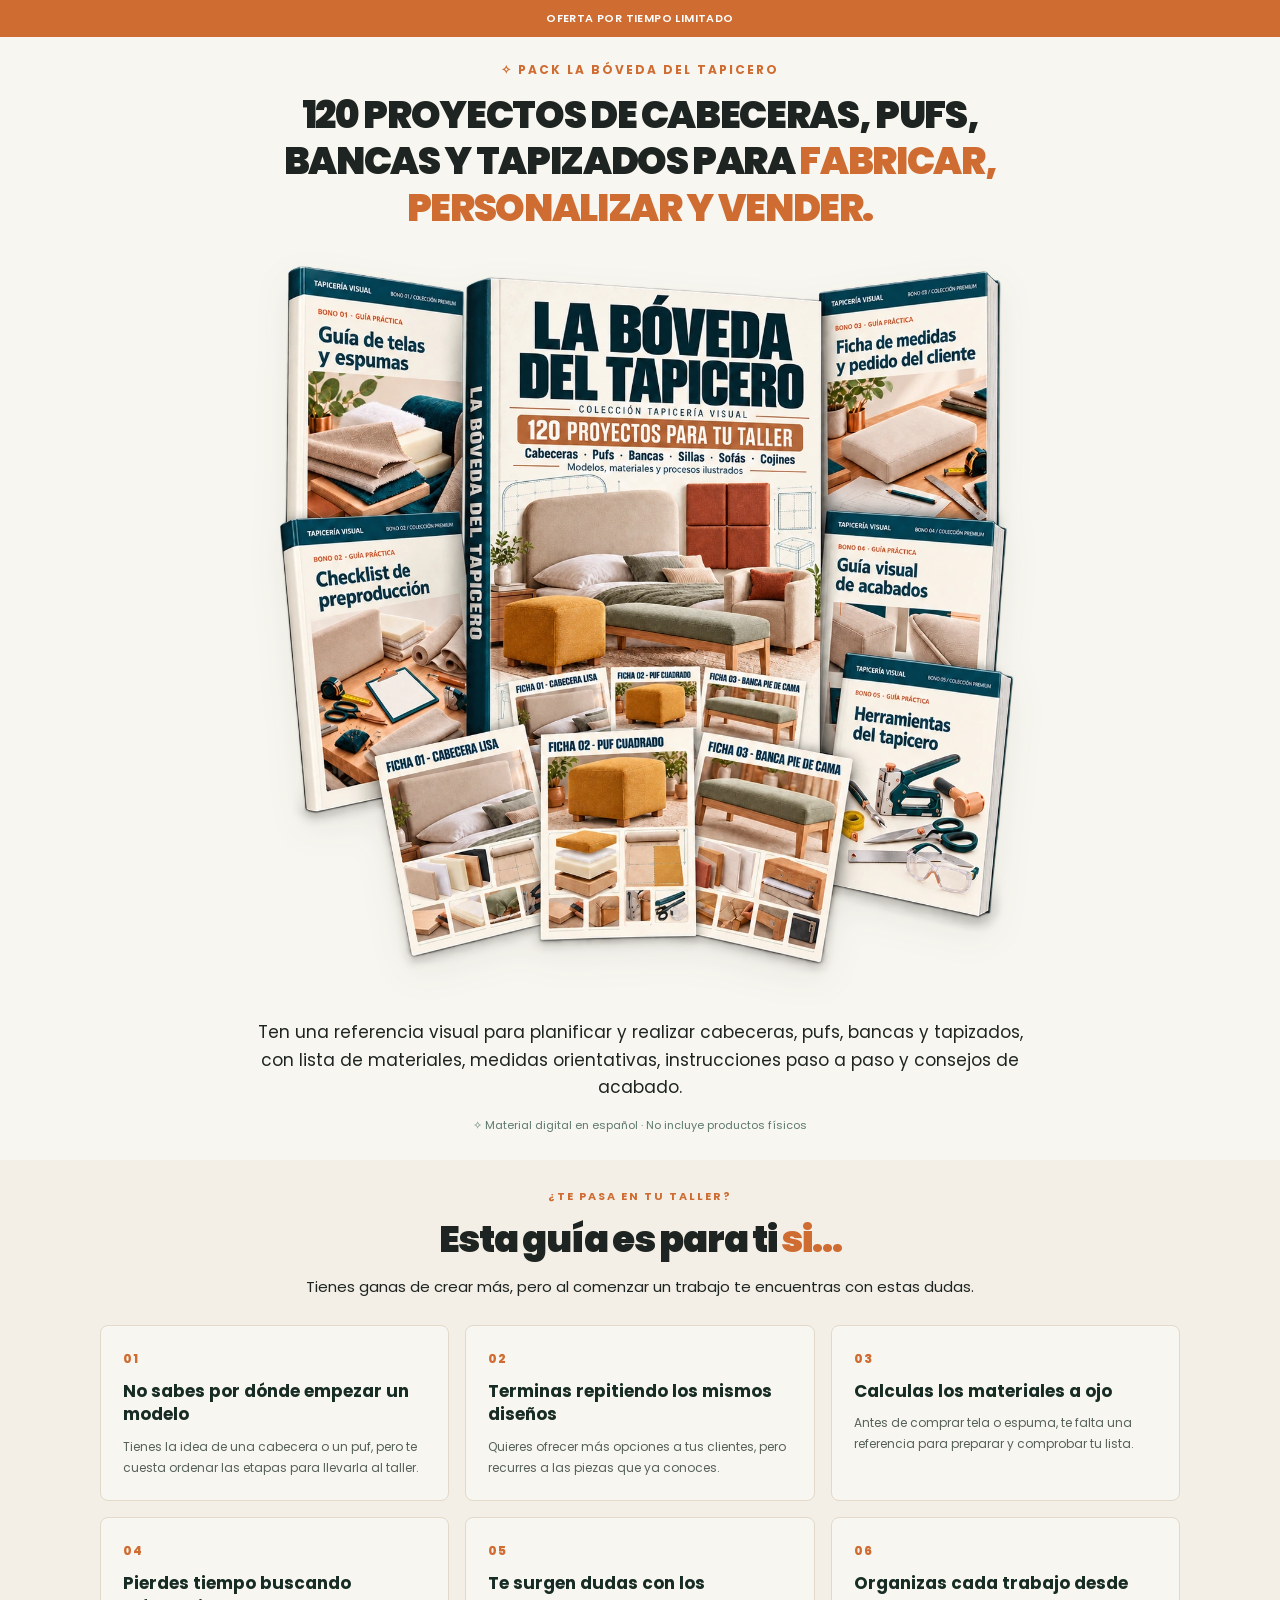
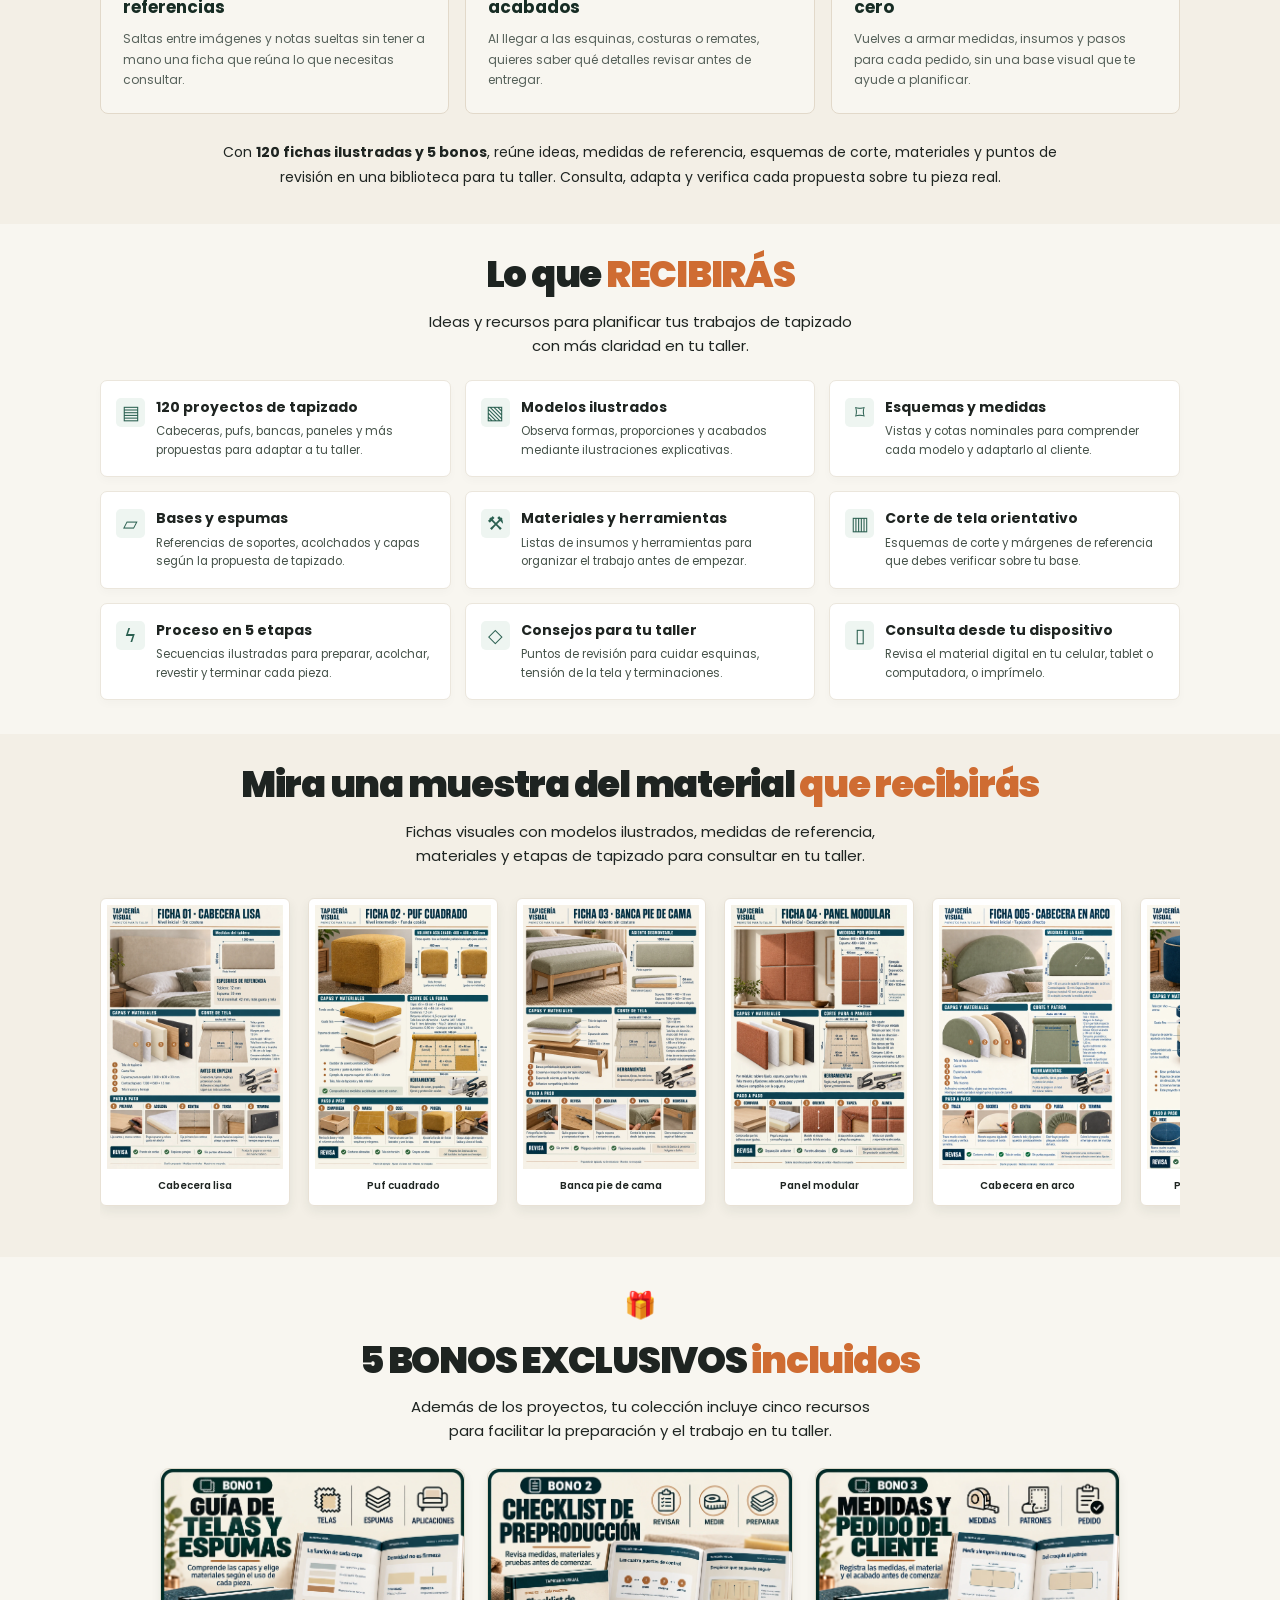
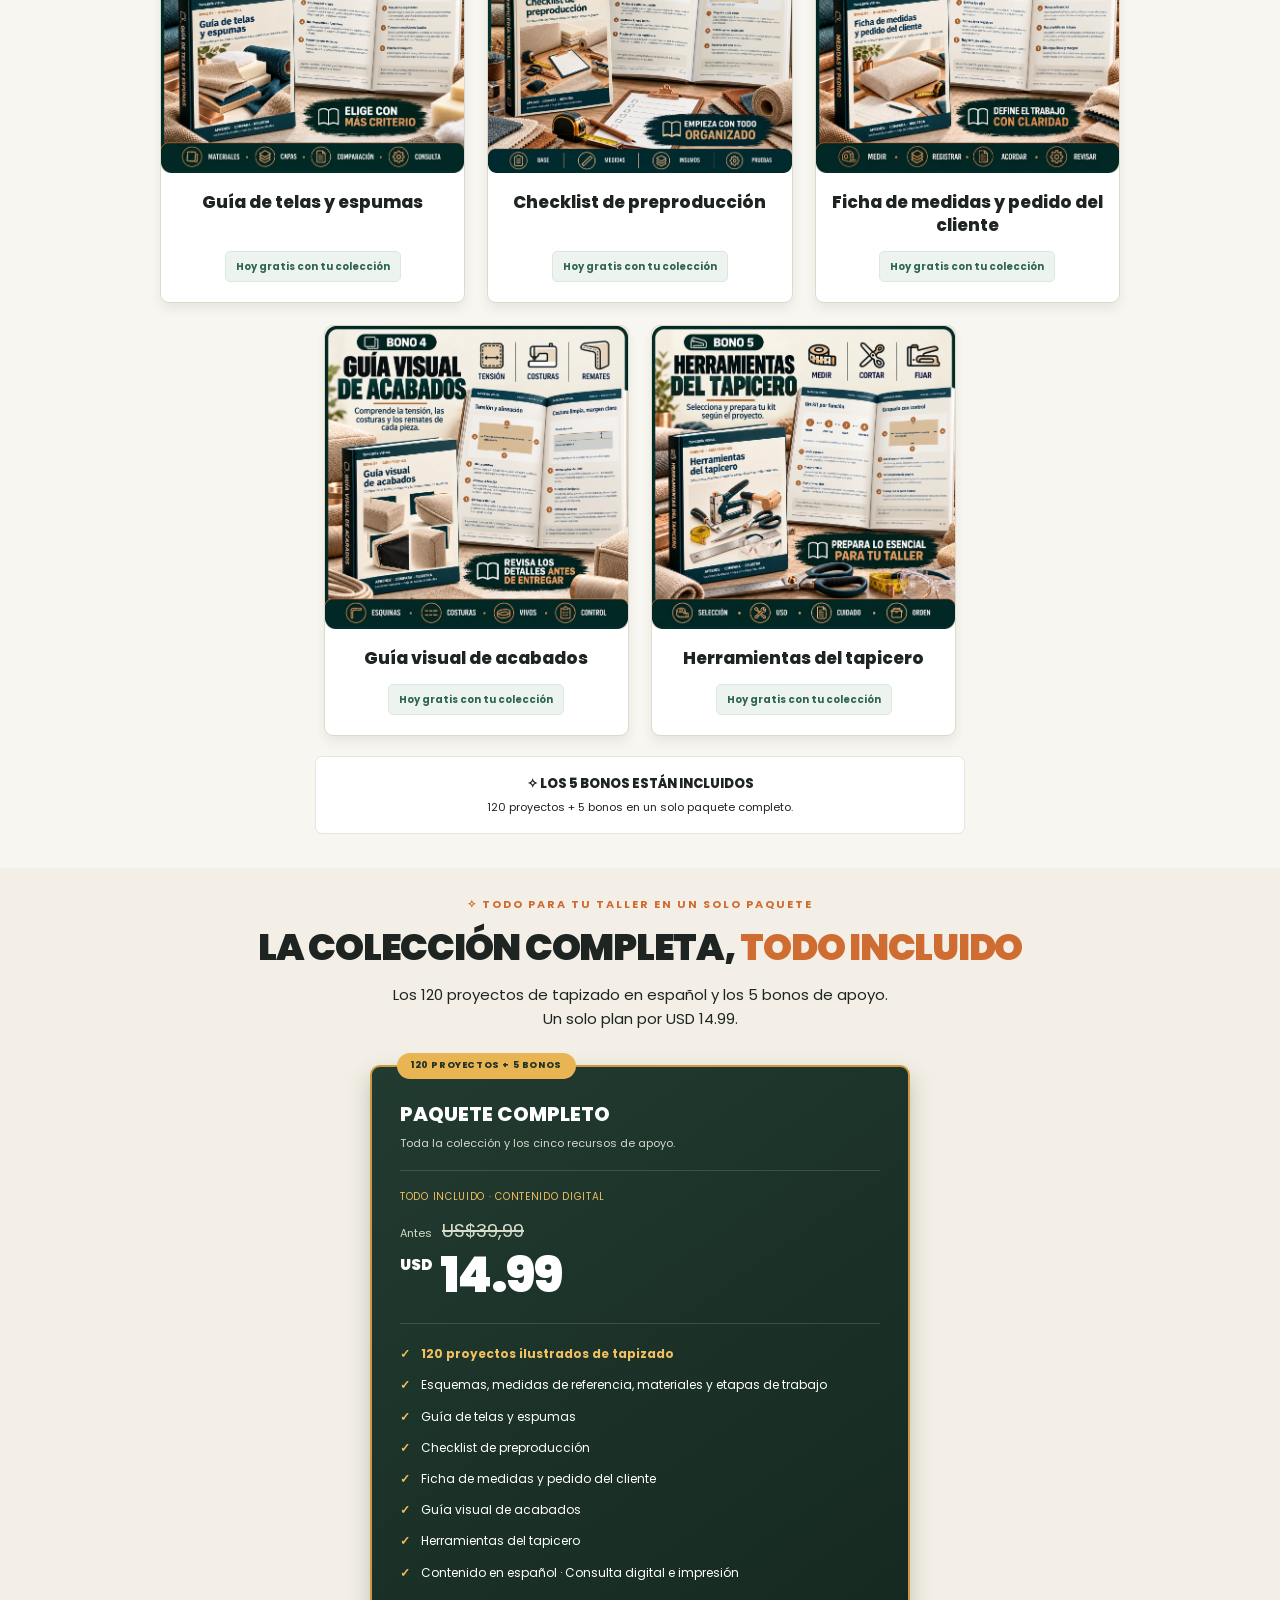
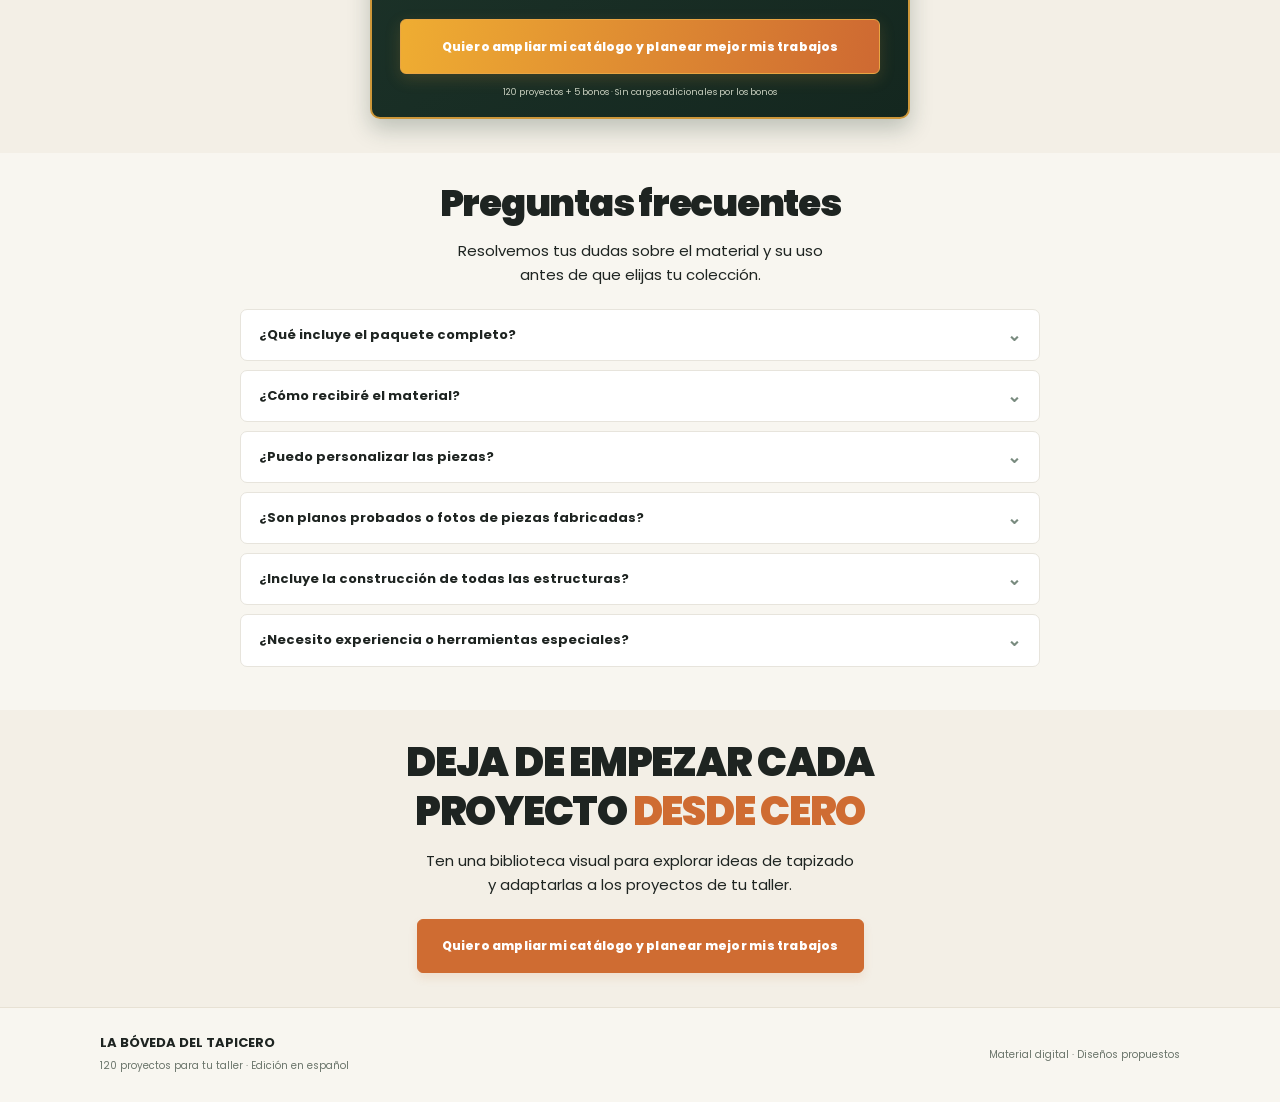
==== inicio/index.html @ 45e9a677 "Add files via upload" ====
<!doctype html><html lang="es"><head><meta charset="utf-8"><meta name="viewport" content="width=device-width,initial-scale=1"><meta name="description" content="La Bóveda del Tapicero: 120 proyectos de tapizado para fabricar, personalizar y vender. 120 proyectos y 5 bonos por USD 14.99 para tu taller."><title>La Bóveda del Tapicero — 120 proyectos para tu taller</title><link rel="stylesheet" href="fonts.css"><link rel="stylesheet" href="style.css"><script src="tracking.js"></script></head><body>
<div class="topstrip">OFERTA POR TIEMPO LIMITADO</div>
<main>
<div class="hero"><div class="container"><p class="eyebrow">✧ PACK LA BÓVEDA DEL TAPICERO</p><h1>120 PROYECTOS DE CABECERAS, PUFS,<br class="desktop"> BANCAS Y TAPIZADOS PARA <span>FABRICAR,<br class="desktop"> PERSONALIZAR Y VENDER.</span></h1><img class="hero-mockup" src="assets/mockup-boveda.webp" alt="Presentación ilustrativa de La Bóveda del Tapicero, colección digital de 120 proyectos"><p class="lead">Ten una referencia visual para planificar y realizar cabeceras, pufs, bancas y tapizados, con lista de materiales, medidas orientativas, instrucciones paso a paso y consejos de acabado.</p><p class="digital">✧ Material digital en español · No incluye productos físicos</p></div></div>
<section id="para-ti" class="cream"><div class="container"><p class="eyebrow">¿TE PASA EN TU TALLER?</p><h2>Esta guía es para ti <span>si…</span></h2><p class="section-intro">Tienes ganas de crear más, pero al comenzar un trabajo te encuentras con estas dudas.</p><div class="pain-grid">
<article><span>01</span><h3>No sabes por dónde empezar un modelo</h3><p>Tienes la idea de una cabecera o un puf, pero te cuesta ordenar las etapas para llevarla al taller.</p></article>
<article><span>02</span><h3>Terminas repitiendo los mismos diseños</h3><p>Quieres ofrecer más opciones a tus clientes, pero recurres a las piezas que ya conoces.</p></article>
<article><span>03</span><h3>Calculas los materiales a ojo</h3><p>Antes de comprar tela o espuma, te falta una referencia para preparar y comprobar tu lista.</p></article>
<article><span>04</span><h3>Pierdes tiempo buscando referencias</h3><p>Saltas entre imágenes y notas sueltas sin tener a mano una ficha que reúna lo que necesitas consultar.</p></article>
<article><span>05</span><h3>Te surgen dudas con los acabados</h3><p>Al llegar a las esquinas, costuras o remates, quieres saber qué detalles revisar antes de entregar.</p></article>
<article><span>06</span><h3>Organizas cada trabajo desde cero</h3><p>Vuelves a armar medidas, insumos y pasos para cada pedido, sin una base visual que te ayude a planificar.</p></article>
</div><p class="pain-transition">Con <strong>120 fichas ilustradas y 5 bonos</strong>, reúne ideas, medidas de referencia, esquemas de corte, materiales y puntos de revisión en una biblioteca para tu taller. Consulta, adapta y verifica cada propuesta sobre tu pieza real.</p></div></section>
<section id="contenido"><div class="container"><h2>Lo que <span>RECIBIRÁS</span></h2><p class="section-intro">Ideas y recursos para planificar tus trabajos de tapizado<br class="desktop"> con más claridad en tu taller.</p><div class="features">
<article><i>▤</i><div><h3>120 proyectos de tapizado</h3><p>Cabeceras, pufs, bancas, paneles y más propuestas para adaptar a tu taller.</p></div></article>
<article><i>▧</i><div><h3>Modelos ilustrados</h3><p>Observa formas, proporciones y acabados mediante ilustraciones explicativas.</p></div></article>
<article><i>⌑</i><div><h3>Esquemas y medidas</h3><p>Vistas y cotas nominales para comprender cada modelo y adaptarlo al cliente.</p></div></article>
<article><i>▱</i><div><h3>Bases y espumas</h3><p>Referencias de soportes, acolchados y capas según la propuesta de tapizado.</p></div></article>
<article><i>⚒</i><div><h3>Materiales y herramientas</h3><p>Listas de insumos y herramientas para organizar el trabajo antes de empezar.</p></div></article>
<article><i>▥</i><div><h3>Corte de tela orientativo</h3><p>Esquemas de corte y márgenes de referencia que debes verificar sobre tu base.</p></div></article>
<article><i>ϟ</i><div><h3>Proceso en 5 etapas</h3><p>Secuencias ilustradas para preparar, acolchar, revestir y terminar cada pieza.</p></div></article>
<article><i>◇</i><div><h3>Consejos para tu taller</h3><p>Puntos de revisión para cuidar esquinas, tensión de la tela y terminaciones.</p></div></article>
<article><i>▯</i><div><h3>Consulta desde tu dispositivo</h3><p>Revisa el material digital en tu celular, tablet o computadora, o imprímelo.</p></div></article></div></div></section>
<section id="muestras" class="cream"><div class="container"><h2>Mira una muestra del material <span>que recibirás</span></h2><p class="section-intro">Fichas visuales con modelos ilustrados, medidas de referencia,<br class="desktop"> materiales y etapas de tapizado para consultar en tu taller.</p></div><div class="marquee" tabindex="0" role="region" aria-label="Muestras de la serie Tapicería Visual. La tira se pausa al enfocarla o al pasar el cursor."><div class="marquee-track"><div class="marquee-group"><figure class="marquee-card"><img src="assets/01-cabecera-lisa.webp" alt="Ficha ilustrada: Cabecera lisa"><figcaption>Cabecera lisa</figcaption></figure><figure class="marquee-card"><img src="assets/02-puf-cuadrado.webp" alt="Ficha ilustrada: Puf cuadrado"><figcaption>Puf cuadrado</figcaption></figure><figure class="marquee-card"><img src="assets/03-banca-pie-de-cama.webp" alt="Ficha ilustrada: Banca pie de cama"><figcaption>Banca pie de cama</figcaption></figure><figure class="marquee-card"><img src="assets/04-panel-modular.webp" alt="Ficha ilustrada: Panel modular"><figcaption>Panel modular</figcaption></figure><figure class="marquee-card"><img src="assets/005-arco-semicircular.webp" alt="Ficha ilustrada: Cabecera en arco"><figcaption>Cabecera en arco</figcaption></figure><figure class="marquee-card"><img src="assets/034-puf-redondo-ribeteado.webp" alt="Ficha ilustrada: Puf redondo ribeteado"><figcaption>Puf redondo ribeteado</figcaption></figure><figure class="marquee-card"><img src="assets/063-silla-asiento-trapezoidal.webp" alt="Ficha ilustrada: Silla de asiento trapezoidal"><figcaption>Silla de asiento trapezoidal</figcaption></figure><figure class="marquee-card"><img src="assets/092-sofa-recto-de-asiento-corrido.webp" alt="Ficha ilustrada: Sofá de asiento corrido"><figcaption>Sofá de asiento corrido</figcaption></figure></div><div class="marquee-group" aria-hidden="true"><figure class="marquee-card"><img src="assets/01-cabecera-lisa.webp" alt=""><figcaption>Cabecera lisa</figcaption></figure><figure class="marquee-card"><img src="assets/02-puf-cuadrado.webp" alt=""><figcaption>Puf cuadrado</figcaption></figure><figure class="marquee-card"><img src="assets/03-banca-pie-de-cama.webp" alt=""><figcaption>Banca pie de cama</figcaption></figure><figure class="marquee-card"><img src="assets/04-panel-modular.webp" alt=""><figcaption>Panel modular</figcaption></figure><figure class="marquee-card"><img src="assets/005-arco-semicircular.webp" alt=""><figcaption>Cabecera en arco</figcaption></figure><figure class="marquee-card"><img src="assets/034-puf-redondo-ribeteado.webp" alt=""><figcaption>Puf redondo ribeteado</figcaption></figure><figure class="marquee-card"><img src="assets/063-silla-asiento-trapezoidal.webp" alt=""><figcaption>Silla de asiento trapezoidal</figcaption></figure><figure class="marquee-card"><img src="assets/092-sofa-recto-de-asiento-corrido.webp" alt=""><figcaption>Sofá de asiento corrido</figcaption></figure></div></div></div></section><section id="bonos"><div class="container"><div class="gift">🎁</div><h2>5 BONOS EXCLUSIVOS <span>incluidos</span></h2><p class="section-intro">Además de los proyectos, tu colección incluye cinco recursos<br class="desktop"> para facilitar la preparación y el trabajo en tu taller.</p><div class="bonus-grid">
<figure><img src="assets/bono-promo-01.webp" alt="Presentación del bono 1: Guía de telas y espumas"><figcaption><h3>Guía de telas y espumas</h3><span class="bonus-free">Hoy gratis con tu colección</span></figcaption></figure>
<figure><img src="assets/bono-promo-02.webp" alt="Presentación del bono 2: Checklist de preproducción"><figcaption><h3>Checklist de preproducción</h3><span class="bonus-free">Hoy gratis con tu colección</span></figcaption></figure>
<figure><img src="assets/bono-promo-03.webp" alt="Presentación del bono 3: Ficha de medidas y pedido"><figcaption><h3>Ficha de medidas y pedido del cliente</h3><span class="bonus-free">Hoy gratis con tu colección</span></figcaption></figure>
<figure><img src="assets/bono-promo-04.webp" alt="Presentación del bono 4: Guía de acabados"><figcaption><h3>Guía visual de acabados</h3><span class="bonus-free">Hoy gratis con tu colección</span></figcaption></figure>
<figure><img src="assets/bono-promo-05.webp" alt="Presentación del bono 5: Guía de herramientas"><figcaption><h3>Herramientas del tapicero</h3><span class="bonus-free">Hoy gratis con tu colección</span></figcaption></figure></div><div class="bonus-note"><strong>✧ LOS 5 BONOS ESTÁN INCLUIDOS</strong><p>120 proyectos + 5 bonos en un solo paquete completo.</p></div></div></section>
<section id="oferta" class="cream"><div class="container"><p class="eyebrow">✧ TODO PARA TU TALLER EN UN SOLO PAQUETE</p><h2>LA COLECCIÓN COMPLETA, <span>TODO INCLUIDO</span></h2><p class="section-intro">Los 120 proyectos de tapizado en español y los 5 bonos de apoyo.<br class="desktop"> Un solo plan por USD 14.99.</p><div class="plans"><article class="plan complete"><div class="plan-label">120 PROYECTOS + 5 BONOS</div><h3>PAQUETE COMPLETO</h3><p class="plan-desc">Toda la colección y los cinco recursos de apoyo.</p><div class="price-caption">TODO INCLUIDO · CONTENIDO DIGITAL</div><div class="previous-price"><span>Antes</span> <s>US$39,99</s></div><div class="price"><small>USD</small> 14.99</div><ul><li><strong>120 proyectos ilustrados de tapizado</strong></li><li>Esquemas, medidas de referencia, materiales y etapas de trabajo</li><li>Guía de telas y espumas</li><li>Checklist de preproducción</li><li>Ficha de medidas y pedido del cliente</li><li>Guía visual de acabados</li><li>Herramientas del tapicero</li><li>Contenido en español · Consulta digital e impresión</li></ul><a class="button" href="https://pay.hotmart.com/N108238660Q?checkoutMode=10">Quiero ampliar mi catálogo y planear mejor mis trabajos</a><p class="plan-foot">120 proyectos + 5 bonos · Sin cargos adicionales por los bonos</p></article></div></div></section>
<section id="faq"><div class="container narrow"><h2>Preguntas frecuentes</h2><p class="section-intro">Resolvemos tus dudas sobre el material y su uso<br class="desktop"> antes de que elijas tu colección.</p><div class="questions"><details><summary>¿Qué incluye el paquete completo?</summary><p>Por USD 14.99 recibes los 120 proyectos de tapizado y los cinco bonos: telas y espumas, preproducción, medidas y pedido del cliente, acabados y herramientas. Todo está incluido en un solo plan.</p></details><details><summary>¿Cómo recibiré el material?</summary><p>Es una colección digital en PDF, no un libro físico. La compra se realiza a través de Hotmart. Revisa las instrucciones de acceso al material que recibas tras la confirmación del pago.</p></details><details><summary>¿Puedo personalizar las piezas?</summary><p>Sí, puedes estudiar las propuestas y adaptarlas a las medidas, telas y necesidades de tu cliente. Comprueba siempre la base real y haz pruebas antes de producir.</p></details><details><summary>¿Son planos probados o fotos de piezas fabricadas?</summary><p>No. Son diseños propuestos con ilustraciones explicativas y medidas nominales. Debes validar medidas, cortes y materiales en taller. No son fotografías de muebles ensayados.</p></details><details><summary>¿Incluye la construcción de todas las estructuras?</summary><p>No. El foco es el tapizado. Algunas piezas requieren bases existentes o prefabricadas adecuadas; el contenido no sustituye el diseño estructural ni acredita capacidades de carga.</p></details><details><summary>¿Necesito experiencia o herramientas especiales?</summary><p>Hay propuestas de diferentes niveles. Empieza por las más sencillas y usa herramientas adecuadas con sus instrucciones de seguridad. Los modelos complejos requieren experiencia. No se garantizan resultados ni ingresos.</p></details></div></div></section>
<section class="cream final"><div class="container narrow"><h2>DEJA DE EMPEZAR CADA<br class="desktop"> PROYECTO <span>DESDE CERO</span></h2><p class="section-intro">Ten una biblioteca visual para explorar ideas de tapizado<br class="desktop"> y adaptarlas a los proyectos de tu taller.</p><a class="button" href="https://pay.hotmart.com/N108238660Q?checkoutMode=10">Quiero ampliar mi catálogo y planear mejor mis trabajos</a></div></section>
</main><footer><div class="container"><div><strong>LA BÓVEDA DEL TAPICERO</strong><p>120 proyectos para tu taller · Edición en español</p></div><p>Material digital · Diseños propuestos</p></div></footer>
<script src="app.js"></script></body></html>
---- inicio/fonts.css ----
@font-face {
  font-family: 'Poppins';
  font-style: normal;
  font-weight: 400;
  font-display: swap;
  src: url(assets/poppins-0.ttf) format('truetype');
}
@font-face {
  font-family: 'Poppins';
  font-style: normal;
  font-weight: 600;
  font-display: swap;
  src: url(assets/poppins-1.ttf) format('truetype');
}
@font-face {
  font-family: 'Poppins';
  font-style: normal;
  font-weight: 700;
  font-display: swap;
  src: url(assets/poppins-2.ttf) format('truetype');
}
@font-face {
  font-family: 'Poppins';
  font-style: normal;
  font-weight: 800;
  font-display: swap;
  src: url(assets/poppins-3.ttf) format('truetype');
}
@font-face {
  font-family: 'Poppins';
  font-style: normal;
  font-weight: 900;
  font-display: swap;
  src: url(assets/poppins-4.ttf) format('truetype');
}
---- inicio/style.css ----
:root{--ink:#1e2421;--green:#172c24;--orange:#cf6c32;--cream:#f3efe6;--paper:#f8f6f0;--muted:#56615a}*{box-sizing:border-box}html{scroll-behavior:smooth;scroll-padding-top:24px}body{margin:0;background:var(--paper);color:var(--ink);font:14px/1.55 Poppins,Arial,sans-serif}img{max-width:100%;height:auto}button,a,summary{touch-action:manipulation}button{font:inherit;cursor:pointer}button:focus-visible,a:focus-visible,summary:focus-visible,[tabindex]:focus-visible{outline:3px solid var(--orange);outline-offset:4px}.container{width:min(1080px,calc(100% - 40px));margin:auto}.narrow{max-width:800px}.topstrip{background:var(--orange);color:white;padding:10px 15px;text-align:center;font-size:11px;font-weight:600;letter-spacing:.4px}.hero{text-align:center;padding:24px 0 26px}.eyebrow{color:var(--orange);font-size:11px;font-weight:700;letter-spacing:2px;margin:0 0 12px}.hero .eyebrow{font-size:12px}.hero h1{font-size:37.6px;line-height:1.24;font-weight:900;letter-spacing:-1.35px;max-width:900px;margin:0 auto 12px}h1 span,h2 span{color:var(--orange)}.hero-mockup{display:block;width:min(100%,992px);margin:0 auto 16px;filter:drop-shadow(0 14px 17px #24342a13)}.lead{max-width:770px;margin:0 auto;font-size:17px;line-height:1.6}.digital{color:#5e7970;font-size:11px;margin:16px 0 0}section{text-align:center;padding:28px 0 34px}.cream{background:var(--cream)}h2{font-size:37px;font-weight:900;line-height:1.24;letter-spacing:-1.25px;margin:0 0 12px}.section-intro{font-size:15px;line-height:1.6;margin:0 auto 22px;max-width:820px}.features{display:grid;grid-template-columns:repeat(3,1fr);gap:14px;text-align:left}.features article{background:white;display:flex;align-items:flex-start;gap:11px;padding:17px 15px;border:1px solid #ebe6dc;border-radius:7px;box-shadow:0 4px 9px #28372b06}.features i{display:grid;place-items:center;width:29px;height:29px;flex:none;background:#eef5f1;color:#2b6051;border-radius:5px;font-style:normal;font-size:19px}.features h3{font-size:14px;font-weight:700;line-height:1.4;margin:0 0 5px}.features p{font-size:11.5px;line-height:1.6;margin:0;color:#46534a}.carousel{width:min(100%,730px);margin:0 auto}.sample-sheet{padding:16px 16px 0;background:#fff;border-radius:8px;box-shadow:0 12px 22px #2c3c2b12;cursor:zoom-in}.sample-sheet>img{width:100%;display:block}.sample-caption{display:flex;gap:14px;justify-content:center;align-items:center;flex-wrap:wrap;padding:13px 0;font-size:12px}.sample-caption span{color:var(--orange);font-weight:700;font-size:11px}.sample-caption strong{font-weight:600}.carousel-controls{display:flex;align-items:center;justify-content:center;gap:20px;margin:14px 0 0}.carousel-controls button{border:1px solid #e3ded3;border-radius:50%;background:white;color:#546b5b;width:36px;height:36px;font-size:18px;box-shadow:0 3px 8px #17302212}.carousel-controls span{color:#69766b;font-size:11px}.gift{font-size:26px;margin:0 0 12px}.bonus-grid{max-width:960px;display:flex;justify-content:center;flex-wrap:wrap;gap:22px;margin:25px auto 20px}.bonus-grid figure{margin:0;width:calc((100% - 44px)/3);background:#fff;border:1px solid #dfd9cb;padding:6px;border-radius:9px;box-shadow:0 6px 11px #142b2112;overflow:hidden}.bonus-grid img{display:block;width:100%;border-radius:5px}.bonus-grid figcaption{font-size:11px;font-weight:700;padding:10px 4px 6px}.bonus-note{background:#fff;border:1px solid #e9e3d8;border-radius:7px;padding:17px 25px;max-width:650px;margin:20px auto 0;font-size:13px}.bonus-note strong{font-weight:800}.bonus-note p{font-size:11px;margin:5px 0 0}.plans{max-width:860px;display:grid;grid-template-columns:1fr 1fr;gap:24px;margin:34px auto 0;text-align:left;align-items:stretch}.plan{background:white;border:1px solid #e2d7c5;border-radius:10px;box-shadow:0 7px 14px #1d322d08;padding:32px 28px 17px;display:flex;flex-direction:column;position:relative;min-height:650px}.plan h3{font-size:20px;font-weight:800;margin:0 0 5px}.plan-desc{font-size:11px;color:#6c746c;border-bottom:1px solid #ebe8e0;padding-bottom:18px;margin:0 0 18px}.price-caption{font-size:10px;color:#676f67;letter-spacing:.7px}.price{font-size:49px;letter-spacing:-1.5px;font-weight:900;line-height:1.2;margin:6px 0 18px}.price small{font-size:15px;letter-spacing:0;vertical-align:top;display:inline-block;padding-top:10px}.plan ul{margin:0 0 25px;padding:20px 0 0;border-top:1px solid #eee8db;list-style:none;flex:1}.plan li{font-size:12px;line-height:1.6;padding:0 0 12px 21px;position:relative}.plan li:before{content:'✓';position:absolute;left:0;color:#4c8c6f;font-weight:700}.plan li.excluded{color:#a1a49c}.plan li.excluded:before{content:'×';color:#a1a49c}.complete{background:linear-gradient(145deg,#223b30,#14271f);color:white;border:2px solid #cd973a;box-shadow:0 10px 22px #203c3040;transform:translateY(-8px)}.complete .plan-desc{color:#d2d9cc;border-color:#ffffff24}.complete .price-caption{color:#efbd5e}.complete ul{border-color:#ffffff24}.complete li:before,.complete li strong{color:#f1c15f}.complete .price{color:#fff}.plan-label{position:absolute;left:25px;top:-14px;background:#e9b552;color:#263326;padding:6px 14px;font-size:9px;letter-spacing:.6px;font-weight:800;border-radius:20px}.button{background:var(--orange);color:white;border:1px solid var(--orange);padding:17px 24px;text-decoration:none;display:inline-flex;justify-content:center;text-align:center;align-items:center;font-size:12px;font-weight:800;border-radius:6px;box-shadow:0 5px 10px #cf6c3220;letter-spacing:.2px}.button:hover{background:#b85e29}.outline{background:white;color:var(--orange);box-shadow:none}.outline:hover{background:#fff4e8}.complete .button{background:linear-gradient(100deg,#efad32,#ce6932);border-color:#e9a543;box-shadow:0 5px 16px #eca73e2b}.plan-foot{font-size:9px;color:#7d887b;text-align:center;margin:12px 0 0}.complete .plan-foot{color:#c7cebe}.questions{text-align:left}.questions details{background:white;border:1px solid #e7e4dc;border-radius:7px;margin-bottom:9px;padding:15px 18px}.questions summary{font-size:13px;font-weight:700;list-style:none;cursor:pointer;position:relative;padding-right:24px}.questions summary:after{content:'⌄';position:absolute;right:0;font-size:17px;color:#798b7f;top:-3px}.questions details[open] summary:after{content:'−'}.questions details p{font-size:12px;line-height:1.7;margin:12px 0 0;color:#566157}.final h2{font-size:40px}.final .button{margin-top:0}footer{border-top:1px solid #e7e1d4;padding:25px 0;font-size:10px}footer .container{display:flex;justify-content:space-between;gap:30px;align-items:center}footer strong{font-size:13px}footer p{margin:4px 0;color:#6b756b}dialog{border:0;padding:0;max-width:min(95vw,950px);max-height:94vh;color:var(--ink);background:var(--paper);border-radius:8px}dialog::backdrop{background:#10261edb}#viewer{width:850px}.dialog-bar{position:sticky;top:0;background:var(--green);color:#fff;padding:12px 18px;display:flex;justify-content:space-between;align-items:center;gap:15px;font-size:13px}.dialog-bar button{border:1px solid #ffffff60;color:white;background:transparent;padding:5px 10px;border-radius:4px;font-size:12px}#viewer-image{width:100%;display:block}.close{position:absolute;right:12px;top:9px;border:0;background:none;color:var(--ink);font-size:20px}@media(max-width:760px){.container{width:calc(100% - 32px)}.hero h1{font-size:29px;letter-spacing:-.9px}.hero .desktop{display:none}h2{font-size:29px}.hero-mockup{margin:12px auto 15px}.lead{font-size:14px;max-width:610px}.features{gap:10px}.features article{padding:12px;gap:8px}.features i{width:22px;height:22px;font-size:16px}.features h3{font-size:12px}.features p{font-size:10px}.bonus-grid{gap:14px}.bonus-grid figure{width:calc((100% - 28px)/3)}.plans{gap:17px}.plan{padding:28px 22px 16px}.plan h3{font-size:17px}.price{font-size:43px}}@media(max-width:540px){.topstrip{font-size:8px;line-height:1.6;padding:7px 10px}.hero{padding:23px 0}.hero .eyebrow{font-size:9px;letter-spacing:1.7px}.hero h1{font-size:25px;line-height:1.24;letter-spacing:-.7px}.hero-mockup{width:100%;margin:10px auto 14px}.lead{font-size:13px;line-height:1.65}.digital{font-size:9px;margin-top:13px}section{padding:26px 0 30px}h2{font-size:26px;letter-spacing:-.8px;line-height:1.25}.section-intro{font-size:12px;line-height:1.65;margin-bottom:18px}.desktop{display:none}.features{grid-template-columns:1fr;gap:9px}.features article{padding:13px 14px;gap:12px}.features i{width:27px;height:27px;font-size:18px}.features h3{font-size:13px}.features p{font-size:11px}.sample-sheet{padding:9px 9px 0;border-radius:6px}.sample-caption{font-size:10px;gap:10px;padding:11px 0}.sample-caption span{font-size:9px}.carousel-controls{gap:15px;margin-top:12px}.carousel-controls button{width:32px;height:32px}.bonus-grid{gap:12px;margin-top:20px}.bonus-grid figure{width:calc((100% - 12px)/2);padding:4px}.bonus-grid figcaption{font-size:9px;padding:8px 3px 5px}.bonus-note{font-size:11px;padding:15px}.bonus-note p{font-size:10px}.gift{font-size:22px;margin-bottom:9px}.plans{grid-template-columns:1fr;max-width:360px;margin-top:25px;gap:30px}.plan{min-height:530px;padding:28px 24px 16px}.plan h3{font-size:19px}.plan-desc{font-size:11px}.price{font-size:47px}.plan li{font-size:12px;padding-bottom:13px}.complete{transform:none}.plan-label{font-size:9px}.questions details{padding:13px 14px}.questions summary{font-size:12px}.questions details p{font-size:11px}.final h2{font-size:29px}.final .button{font-size:11px;padding:16px 18px}footer .container{display:block}footer .container>p{margin-top:14px}.dialog-bar{font-size:11px;padding:10px}.eyebrow{font-size:9px;letter-spacing:1.3px}}@media(prefers-reduced-motion:reduce){html{scroll-behavior:auto}}
.hero-mockup{width:min(100%,760px)}
.marquee{overflow-x:auto;overflow-y:hidden;max-width:1080px;margin:0 auto;padding:8px 0 18px;scrollbar-width:none;-webkit-overflow-scrolling:touch;touch-action:pan-x pan-y}.marquee::-webkit-scrollbar{display:none}.marquee-track{display:flex;gap:0;width:max-content;animation:sample-flow 48s linear infinite;will-change:transform}.marquee-group{display:flex;gap:18px;padding-right:18px;flex-shrink:0}.marquee-card{width:190px;flex:none;margin:0;padding:6px;background:#fff;border:1px solid #e8e1d5;border-radius:6px;box-shadow:0 5px 12px #20382712}.marquee-card img{display:block;width:100%;aspect-ratio:2/3;object-fit:contain}.marquee-card figcaption{font-size:10px;font-weight:600;text-align:center;padding:9px 2px 5px}.marquee:hover .marquee-track,.marquee:focus-within .marquee-track,.marquee.touch-paused .marquee-track{animation-play-state:paused}.bonus-grid figure{padding:0}.bonus-grid img{aspect-ratio:1;object-fit:contain;border-radius:8px}.bonus-grid figcaption{display:none}@keyframes sample-flow{from{transform:translateX(0)}to{transform:translateX(-50%)}}@media(max-width:540px){.marquee{padding-left:16px;padding-right:16px}.marquee-card{width:160px}.marquee-group{gap:12px;padding-right:12px}.marquee-track{animation-duration:44s}.marquee-card figcaption{font-size:9px}.bonus-grid figure{padding:0}}
@media(prefers-reduced-motion:reduce){.marquee-track{animation:none;transform:none;will-change:auto}.marquee-group[aria-hidden="true"]{display:none}.marquee-group{padding-right:0}}
.bonus-grid figure{display:flex;flex-direction:column}.bonus-grid figcaption{display:flex;flex-direction:column;align-items:center;flex:1;padding:18px 16px 20px;text-align:center}.bonus-grid figcaption h3{font-size:17px;line-height:1.35;font-weight:800;margin:0 0 10px;color:var(--ink)}.bonus-grid figcaption p{font-size:12px;line-height:1.7;font-weight:400;color:#536057;margin:0 0 16px}.bonus-free{display:inline-block;margin-top:auto;padding:7px 10px;background:#edf3ee;color:#2e654d;border:1px solid #dce7dd;border-radius:5px;font-size:10px;line-height:1.5;font-weight:700}@media(max-width:540px){.bonus-grid figcaption{padding:14px 10px 15px}.bonus-grid figcaption h3{font-size:14px;margin-bottom:8px}.bonus-grid figcaption p{font-size:11px;line-height:1.65;margin-bottom:12px}.bonus-free{font-size:9px;padding:6px 7px}}
.bonus-grid figcaption h3{margin-bottom:14px}@media(max-width:540px){.bonus-grid figcaption h3{margin-bottom:12px}}

/* One all-inclusive offer on every screen size. */
.plans{grid-template-columns:1fr;max-width:540px}.plan{min-height:0}.complete{transform:none}.plan .button{font-size:12px}

.previous-price{font-size:18px;color:#d5dcca;margin-top:12px}.previous-price span{font-size:11px;margin-right:5px}.previous-price s{text-decoration-thickness:2px}.previous-price+.price{margin-top:2px}

.pain-grid{display:grid;grid-template-columns:repeat(3,1fr);gap:16px;text-align:left;margin:26px 0}.pain-grid article{background:var(--paper);border:1px solid #e2d9ca;border-radius:8px;padding:22px}.pain-grid article>span{color:var(--orange);font-size:12px;font-weight:800;letter-spacing:1px}.pain-grid h3{font-size:17px;line-height:1.4;margin:10px 0;color:var(--green)}.pain-grid p{font-size:12px;line-height:1.7;color:var(--muted);margin:0}.pain-transition{max-width:840px;margin:24px auto 0;font-size:14px;line-height:1.8}.final .button{max-width:540px}.plan .button{line-height:1.6}@media(max-width:760px){.pain-grid{grid-template-columns:repeat(2,1fr)}}@media(max-width:540px){.pain-grid{grid-template-columns:1fr;gap:12px}.pain-grid article{padding:20px}.pain-grid h3{font-size:16px}.pain-grid p{font-size:12px}.pain-transition{font-size:13px}.final .button{line-height:1.6}}
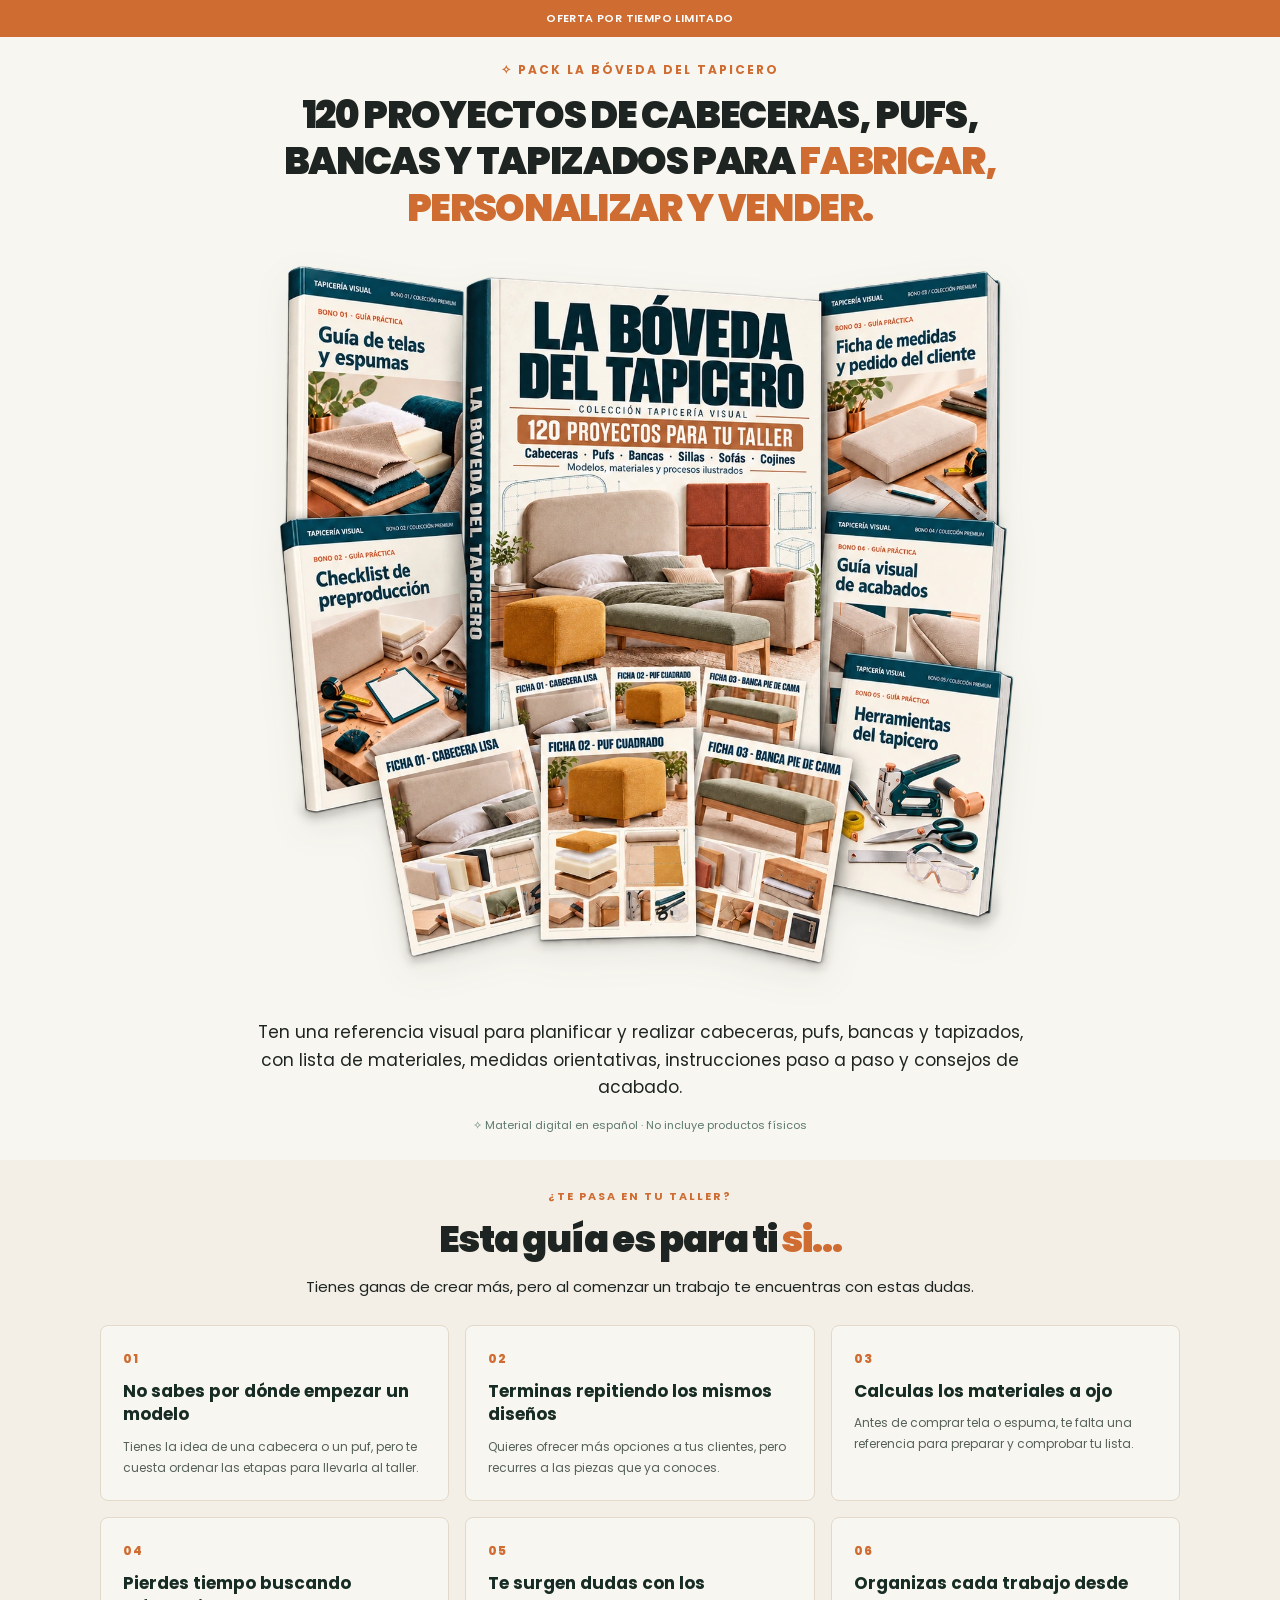
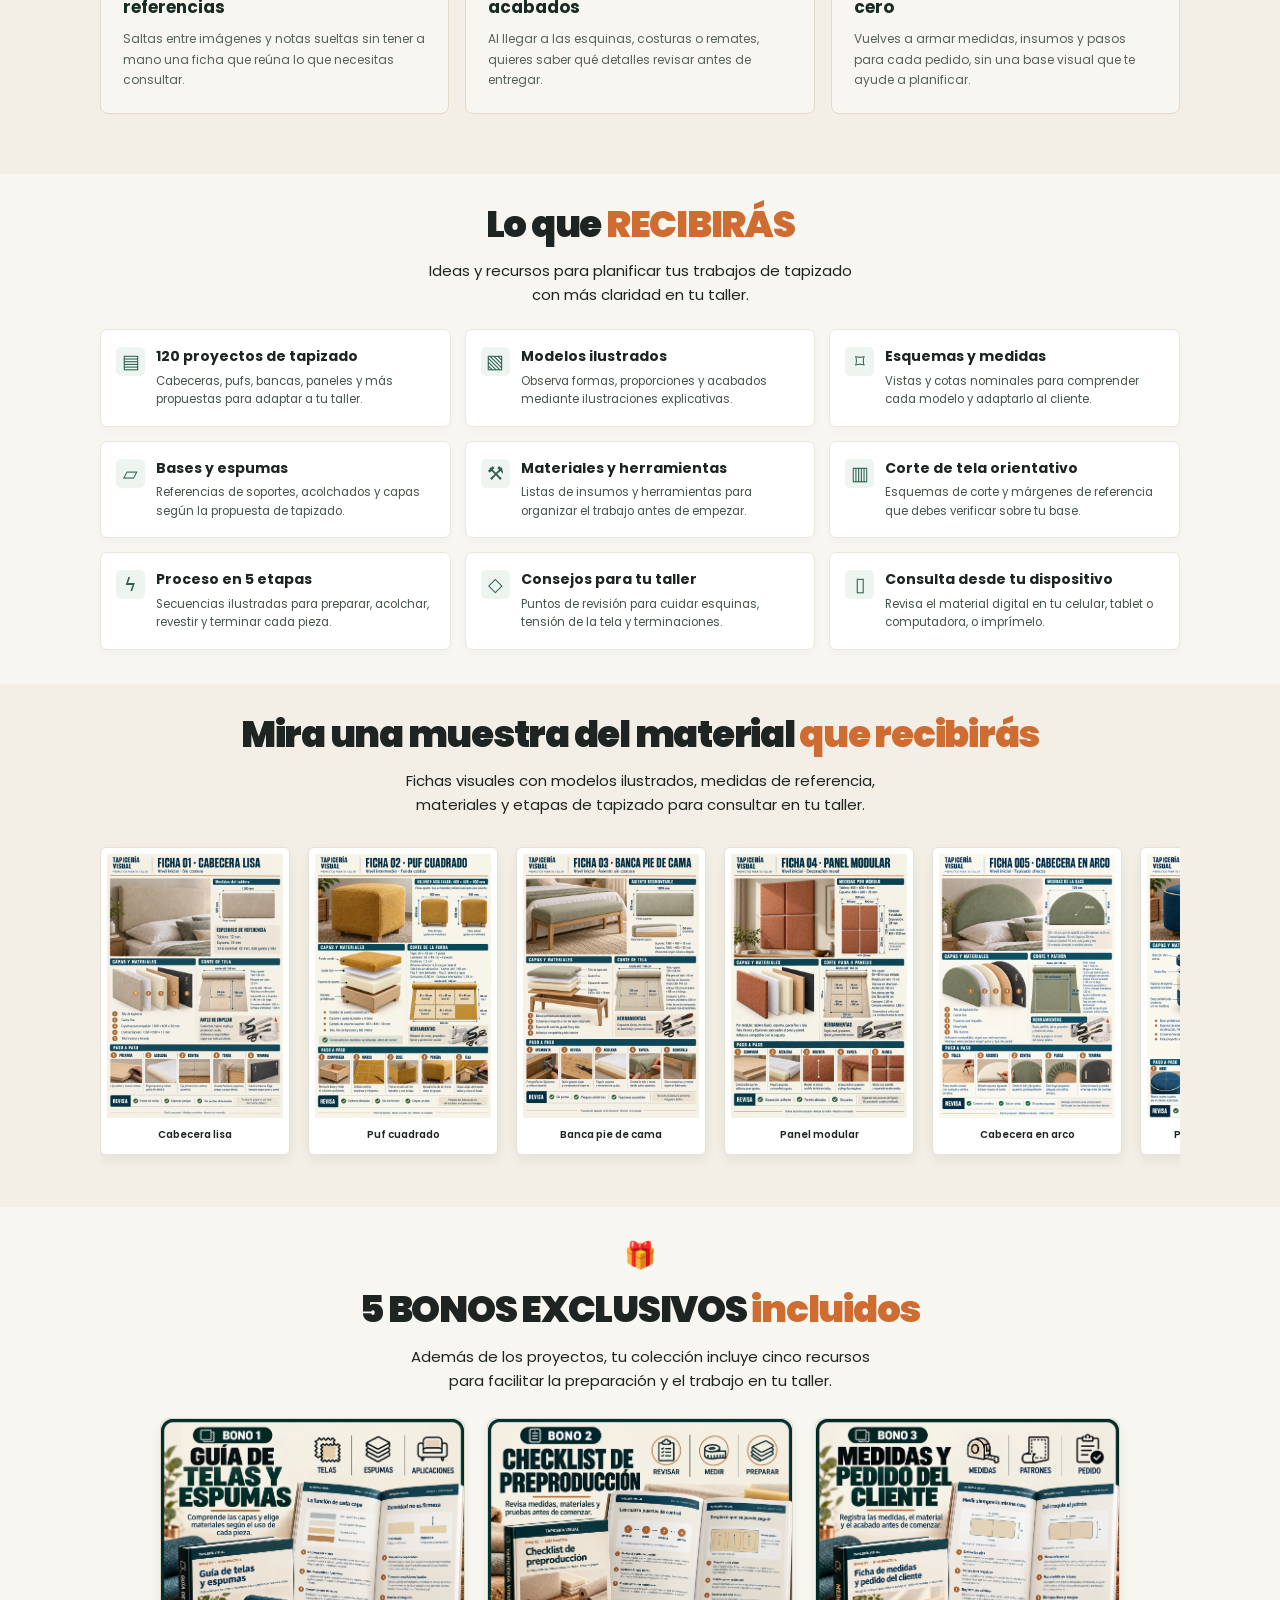
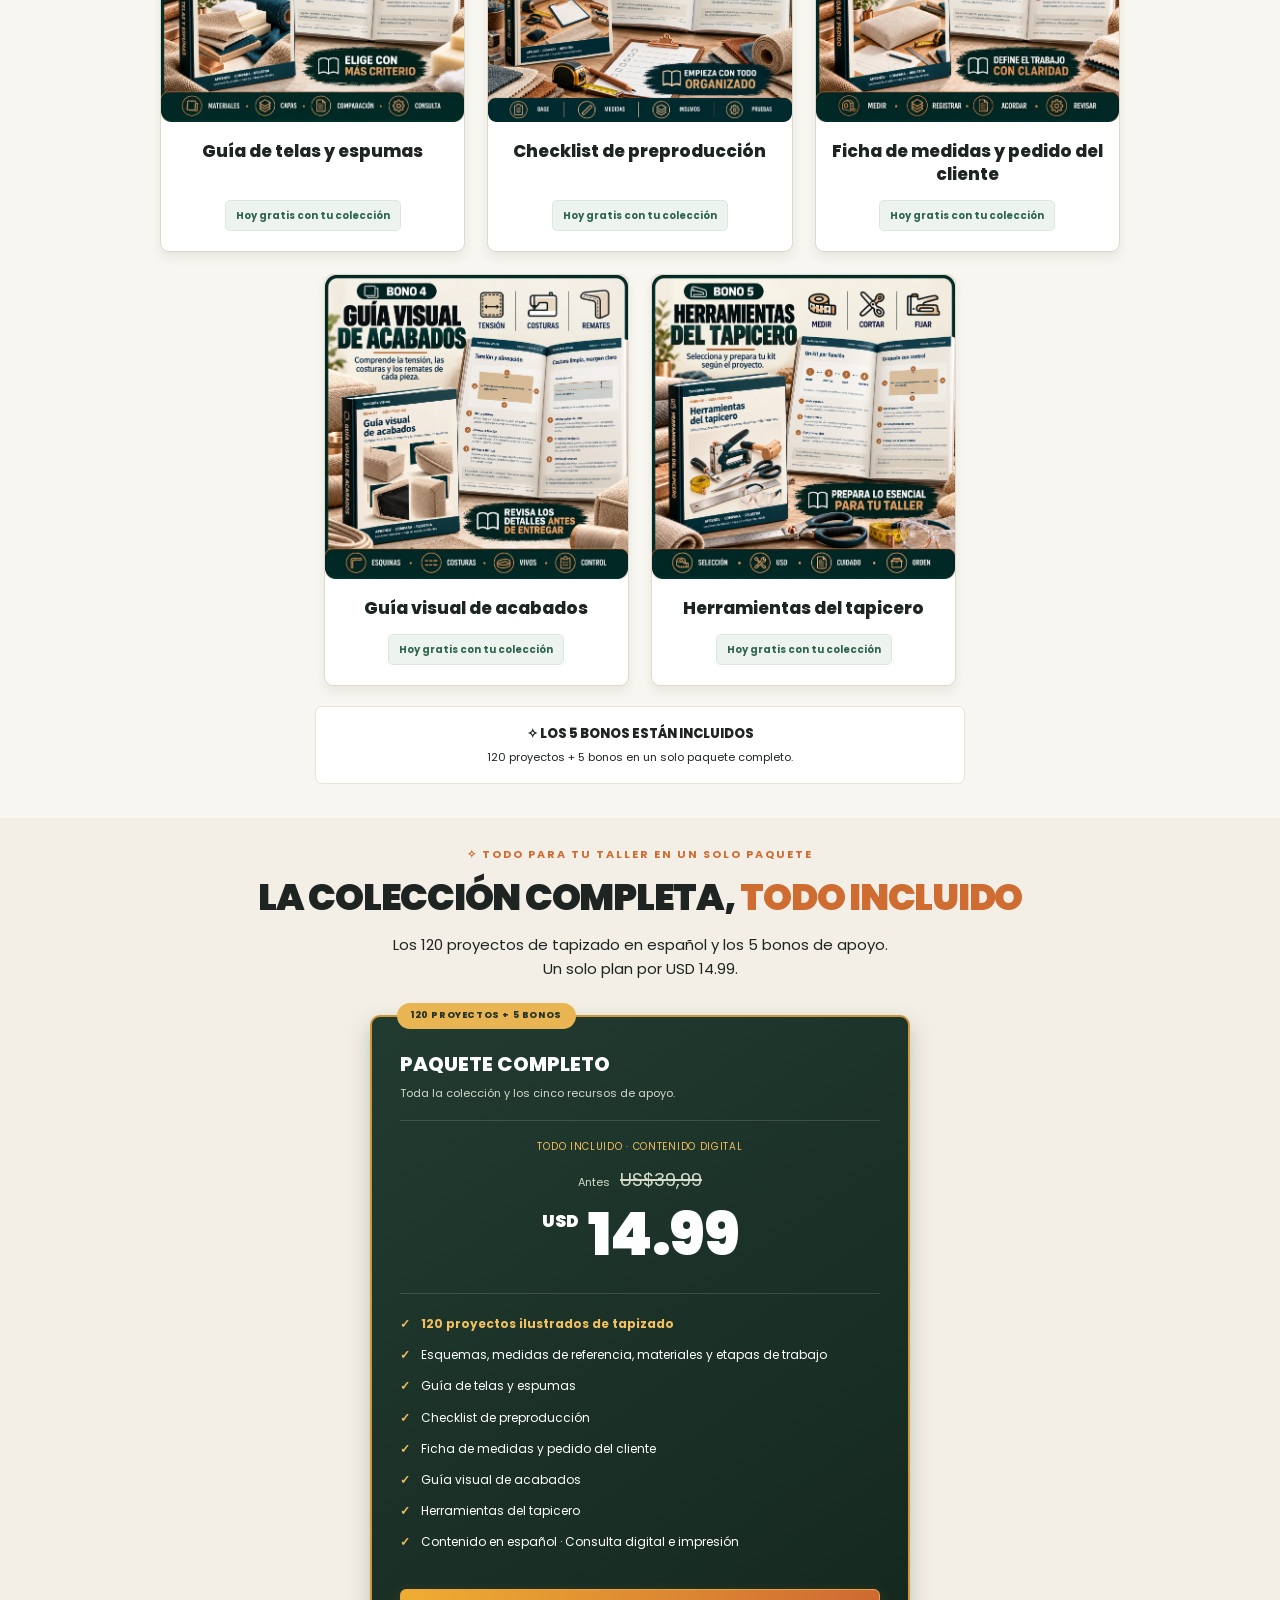
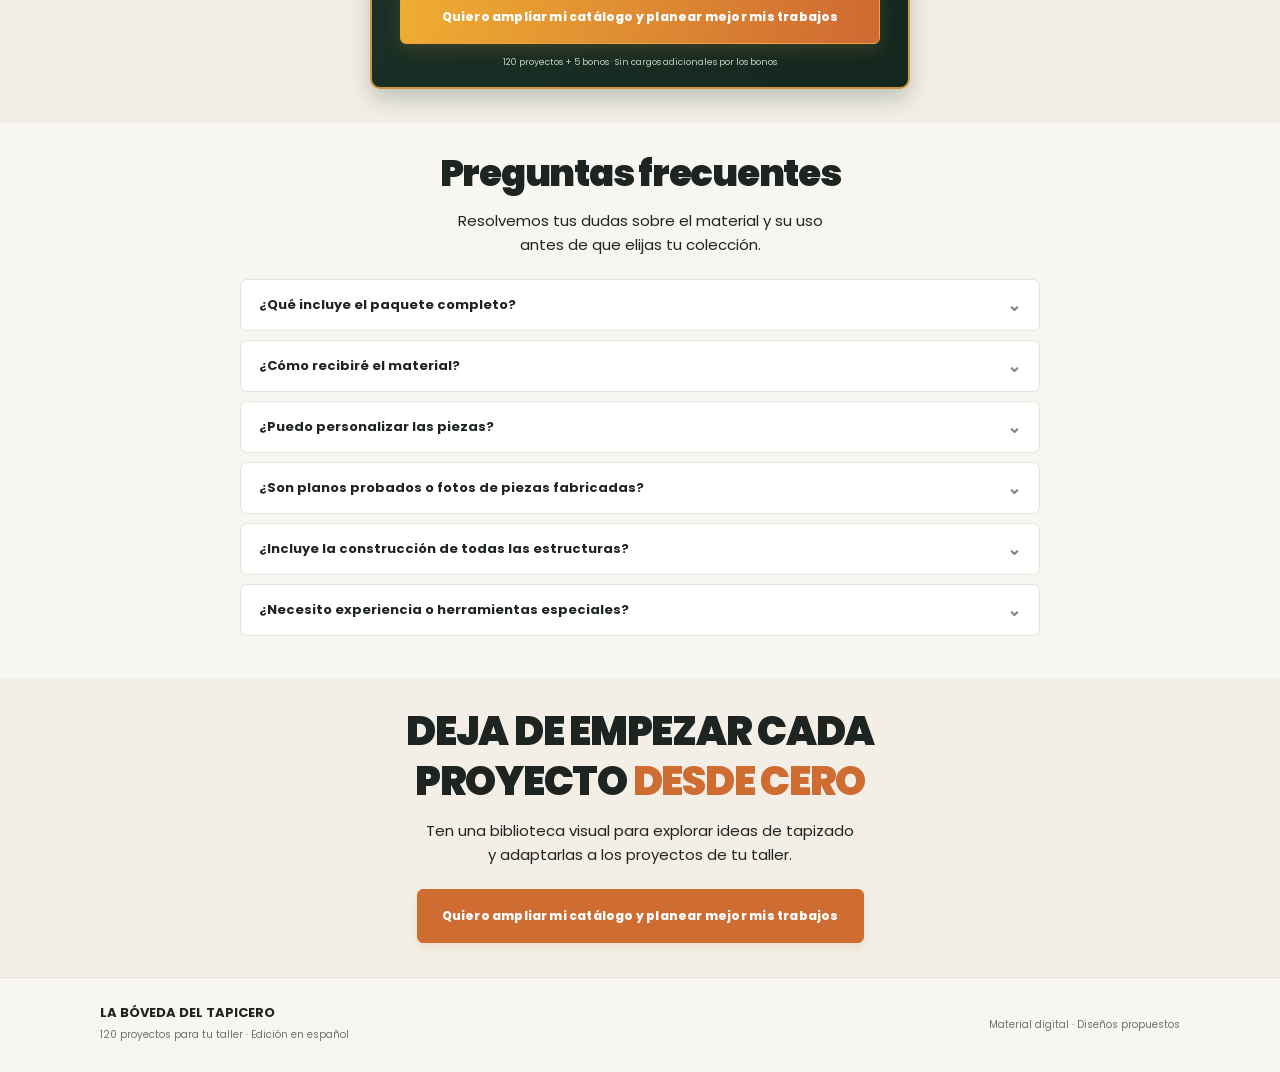
==== commit 320cdb8c: "Add files via upload" ====
--- a/inicio/index.html
+++ b/inicio/index.html
@@ -1,4 +1,9 @@
-<!doctype html><html lang="es"><head><meta charset="utf-8"><meta name="viewport" content="width=device-width,initial-scale=1"><meta name="description" content="La Bóveda del Tapicero: 120 proyectos de tapizado para fabricar, personalizar y vender. 120 proyectos y 5 bonos por USD 14.99 para tu taller."><title>La Bóveda del Tapicero — 120 proyectos para tu taller</title><link rel="stylesheet" href="fonts.css"><link rel="stylesheet" href="style.css"><script src="tracking.js"></script></head><body>
+<!doctype html><html lang="es"><head><meta charset="utf-8"><meta name="viewport" content="width=device-width,initial-scale=1"><meta name="description" content="La Bóveda del Tapicero: 120 proyectos de tapizado para fabricar, personalizar y vender. 120 proyectos y 5 bonos por USD 14.99 para tu taller."><title>La Bóveda del Tapicero — 120 proyectos para tu taller</title><link rel="stylesheet" href="fonts.css"><link rel="stylesheet" href="style.css"><script src="tracking.js"></script><style id="offer-price-alignment">
+#oferta .price-caption,#oferta .previous-price,#oferta .price{text-align:center;width:100%}
+#oferta .price{font-size:60px;line-height:1.15;margin-top:6px;margin-bottom:24px}
+#oferta .price small{font-size:17px;padding-top:12px}
+@media(max-width:540px){#oferta .price{font-size:56px}#oferta .price small{font-size:16px;padding-top:11px}}
+</style></head><body>
 <div class="topstrip">OFERTA POR TIEMPO LIMITADO</div>
 <main>
 <div class="hero"><div class="container"><p class="eyebrow">✧ PACK LA BÓVEDA DEL TAPICERO</p><h1>120 PROYECTOS DE CABECERAS, PUFS,<br class="desktop"> BANCAS Y TAPIZADOS PARA <span>FABRICAR,<br class="desktop"> PERSONALIZAR Y VENDER.</span></h1><img class="hero-mockup" src="assets/mockup-boveda.webp" alt="Presentación ilustrativa de La Bóveda del Tapicero, colección digital de 120 proyectos"><p class="lead">Ten una referencia visual para planificar y realizar cabeceras, pufs, bancas y tapizados, con lista de materiales, medidas orientativas, instrucciones paso a paso y consejos de acabado.</p><p class="digital">✧ Material digital en español · No incluye productos físicos</p></div></div>
@@ -9,7 +14,7 @@
 <article><span>04</span><h3>Pierdes tiempo buscando referencias</h3><p>Saltas entre imágenes y notas sueltas sin tener a mano una ficha que reúna lo que necesitas consultar.</p></article>
 <article><span>05</span><h3>Te surgen dudas con los acabados</h3><p>Al llegar a las esquinas, costuras o remates, quieres saber qué detalles revisar antes de entregar.</p></article>
 <article><span>06</span><h3>Organizas cada trabajo desde cero</h3><p>Vuelves a armar medidas, insumos y pasos para cada pedido, sin una base visual que te ayude a planificar.</p></article>
-</div><p class="pain-transition">Con <strong>120 fichas ilustradas y 5 bonos</strong>, reúne ideas, medidas de referencia, esquemas de corte, materiales y puntos de revisión en una biblioteca para tu taller. Consulta, adapta y verifica cada propuesta sobre tu pieza real.</p></div></section>
+</div></div></section>
 <section id="contenido"><div class="container"><h2>Lo que <span>RECIBIRÁS</span></h2><p class="section-intro">Ideas y recursos para planificar tus trabajos de tapizado<br class="desktop"> con más claridad en tu taller.</p><div class="features">
 <article><i>▤</i><div><h3>120 proyectos de tapizado</h3><p>Cabeceras, pufs, bancas, paneles y más propuestas para adaptar a tu taller.</p></div></article>
 <article><i>▧</i><div><h3>Modelos ilustrados</h3><p>Observa formas, proporciones y acabados mediante ilustraciones explicativas.</p></div></article>
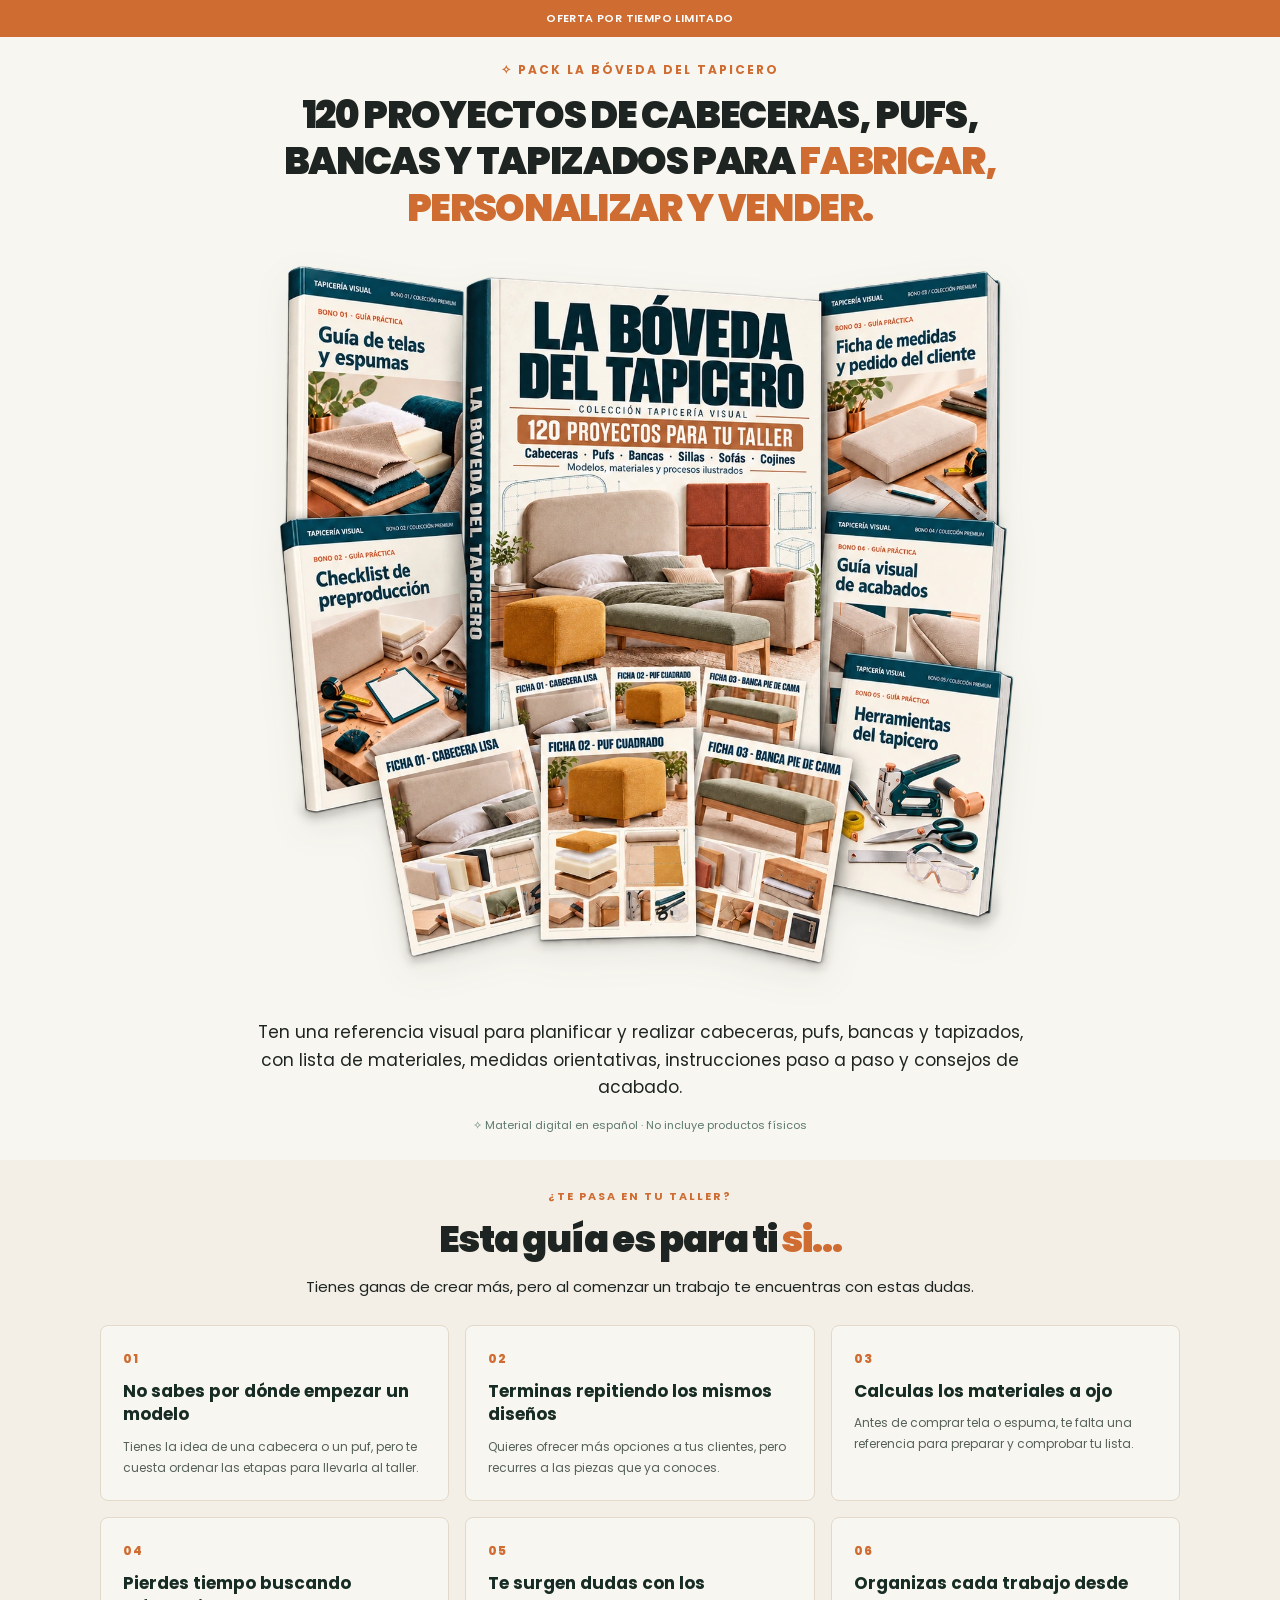
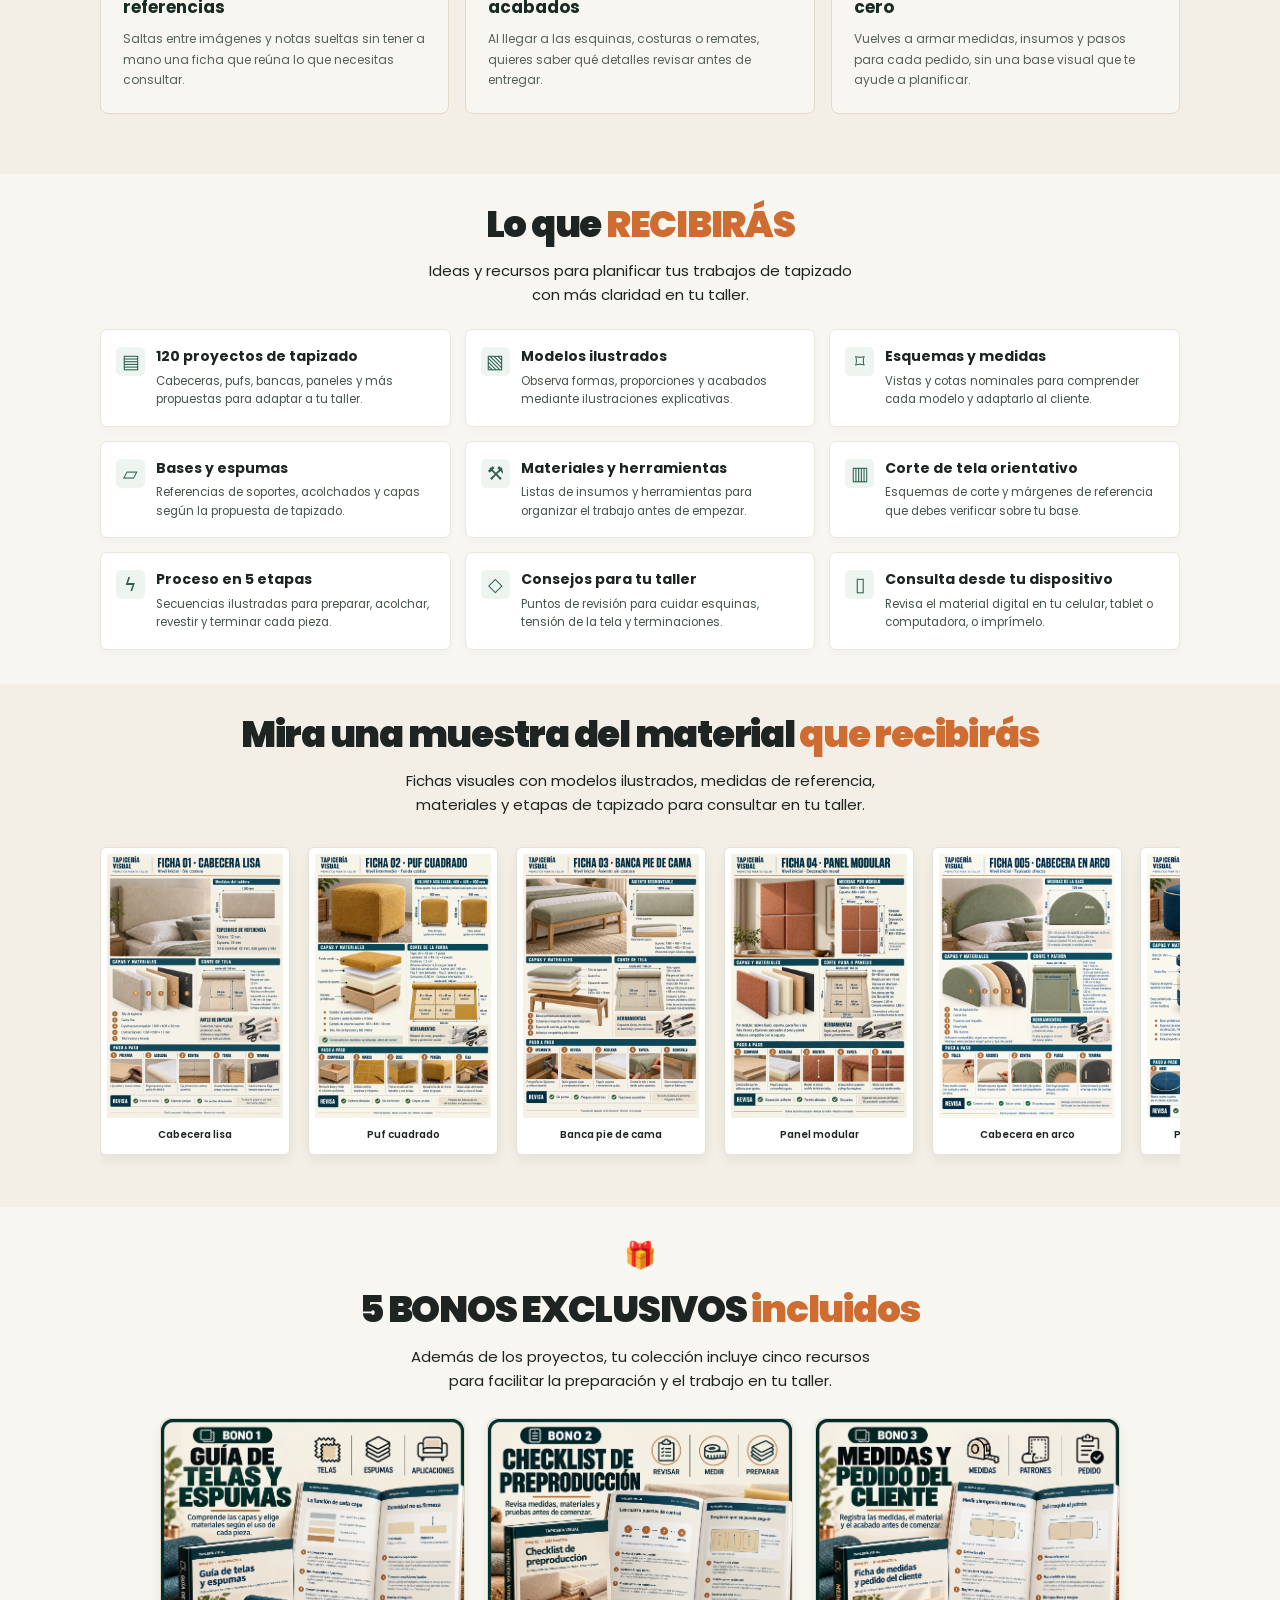
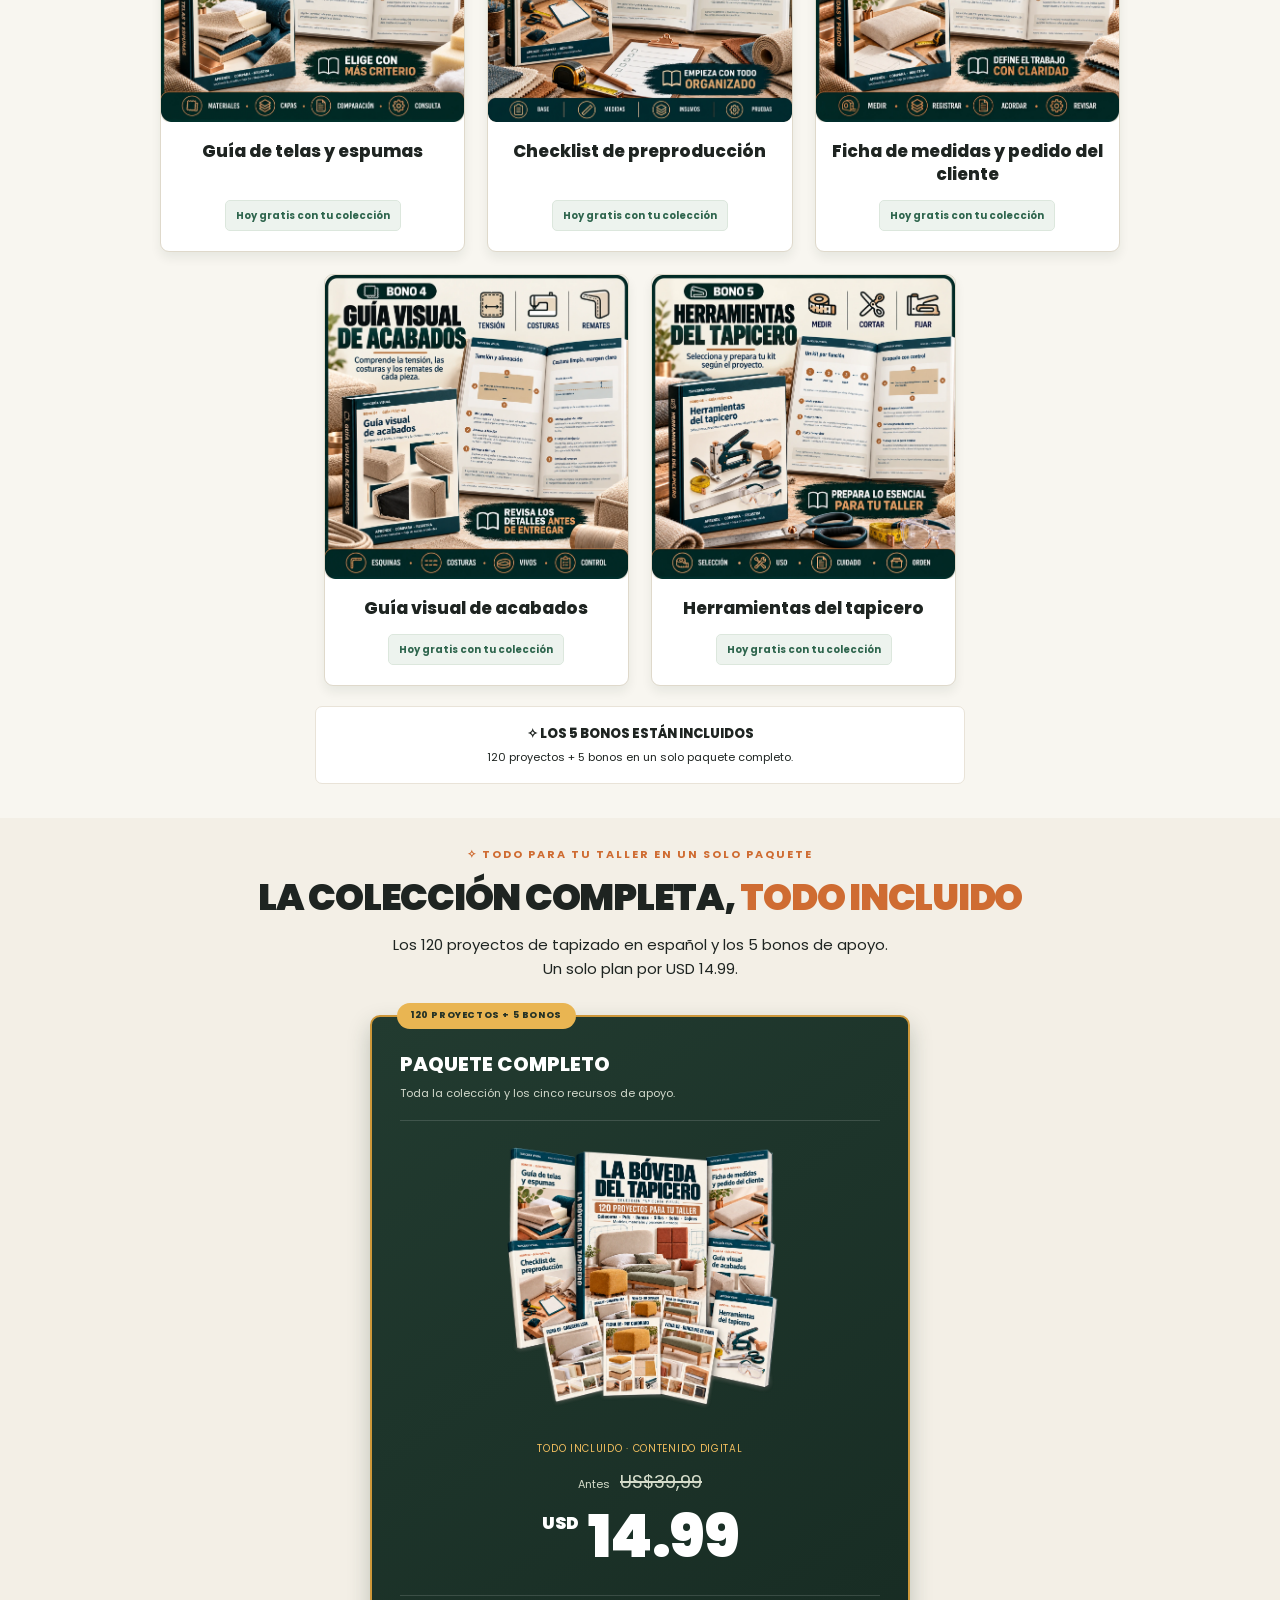
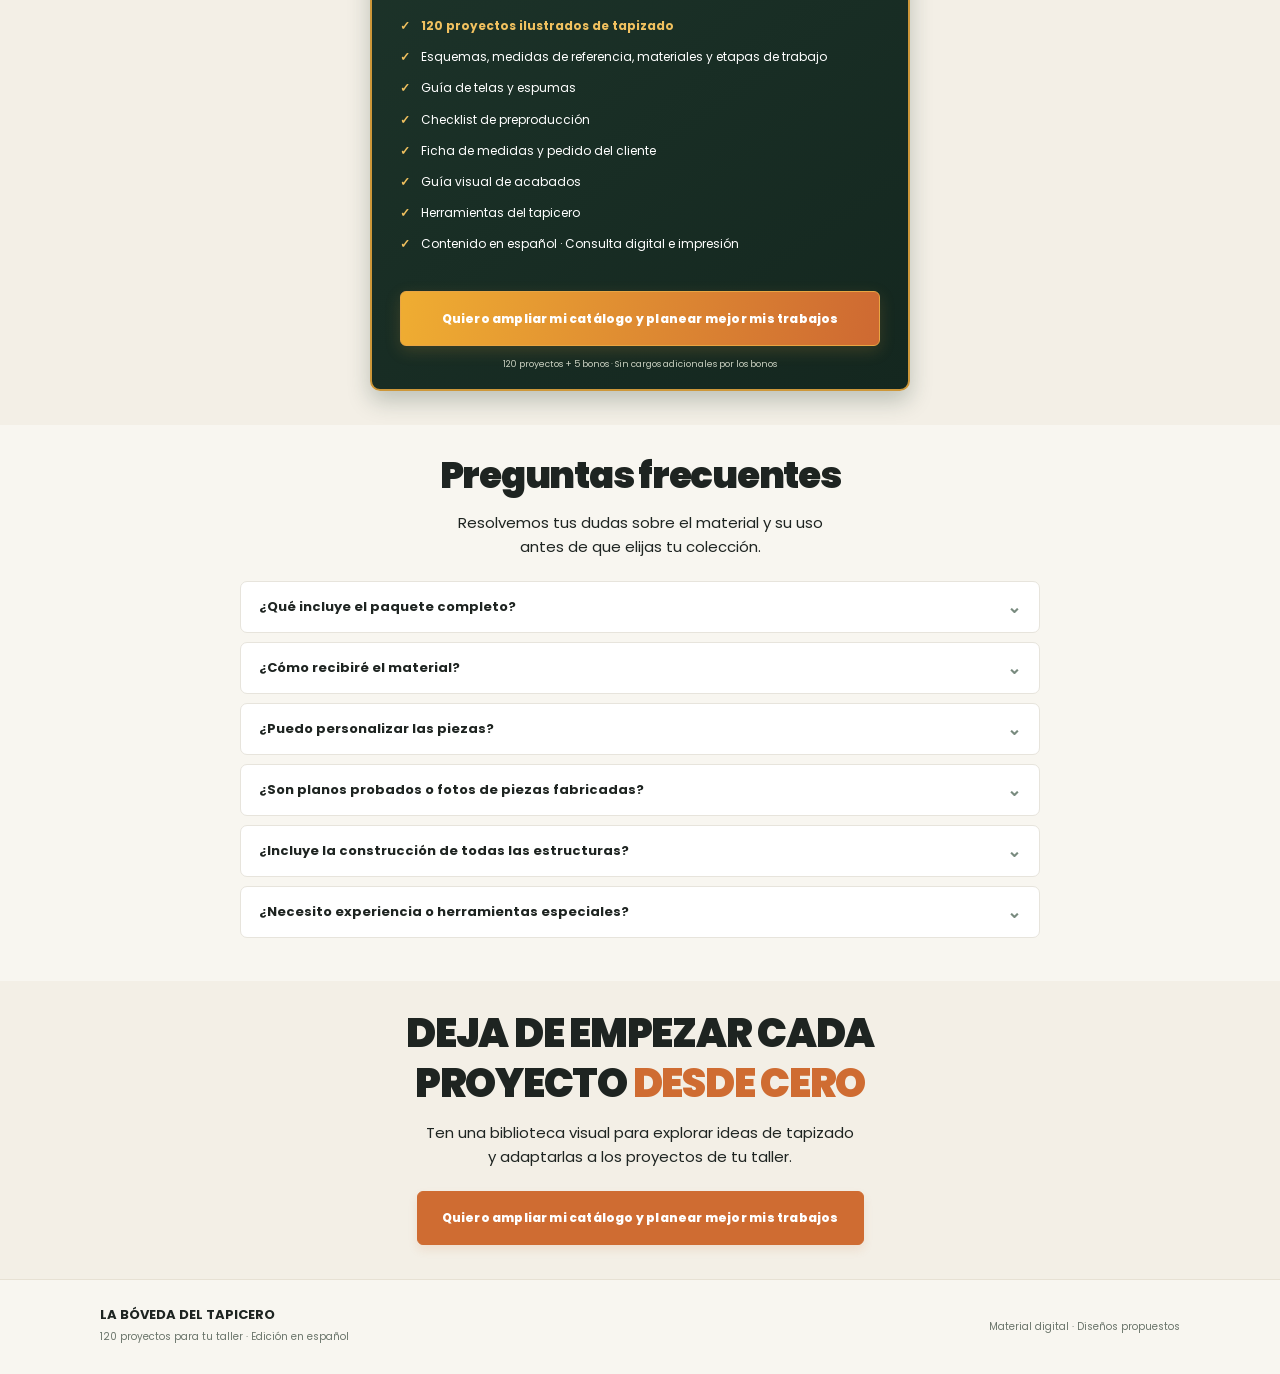
==== commit f1480134: "Add files via upload" ====
--- a/inicio/index.html
+++ b/inicio/index.html
@@ -3,7 +3,7 @@
 #oferta .price{font-size:60px;line-height:1.15;margin-top:6px;margin-bottom:24px}
 #oferta .price small{font-size:17px;padding-top:12px}
 @media(max-width:540px){#oferta .price{font-size:56px}#oferta .price small{font-size:16px;padding-top:11px}}
-</style></head><body>
+</style><style id="offer-mockup-size">#oferta .offer-mockup{display:block;width:280px;max-width:100%;height:auto;margin:0 auto 22px}@media(max-width:540px){#oferta .offer-mockup{width:220px;margin-bottom:18px}}</style></head><body>
 <div class="topstrip">OFERTA POR TIEMPO LIMITADO</div>
 <main>
 <div class="hero"><div class="container"><p class="eyebrow">✧ PACK LA BÓVEDA DEL TAPICERO</p><h1>120 PROYECTOS DE CABECERAS, PUFS,<br class="desktop"> BANCAS Y TAPIZADOS PARA <span>FABRICAR,<br class="desktop"> PERSONALIZAR Y VENDER.</span></h1><img class="hero-mockup" src="assets/mockup-boveda.webp" alt="Presentación ilustrativa de La Bóveda del Tapicero, colección digital de 120 proyectos"><p class="lead">Ten una referencia visual para planificar y realizar cabeceras, pufs, bancas y tapizados, con lista de materiales, medidas orientativas, instrucciones paso a paso y consejos de acabado.</p><p class="digital">✧ Material digital en español · No incluye productos físicos</p></div></div>
@@ -31,7 +31,7 @@
 <figure><img src="assets/bono-promo-03.webp" alt="Presentación del bono 3: Ficha de medidas y pedido"><figcaption><h3>Ficha de medidas y pedido del cliente</h3><span class="bonus-free">Hoy gratis con tu colección</span></figcaption></figure>
 <figure><img src="assets/bono-promo-04.webp" alt="Presentación del bono 4: Guía de acabados"><figcaption><h3>Guía visual de acabados</h3><span class="bonus-free">Hoy gratis con tu colección</span></figcaption></figure>
 <figure><img src="assets/bono-promo-05.webp" alt="Presentación del bono 5: Guía de herramientas"><figcaption><h3>Herramientas del tapicero</h3><span class="bonus-free">Hoy gratis con tu colección</span></figcaption></figure></div><div class="bonus-note"><strong>✧ LOS 5 BONOS ESTÁN INCLUIDOS</strong><p>120 proyectos + 5 bonos en un solo paquete completo.</p></div></div></section>
-<section id="oferta" class="cream"><div class="container"><p class="eyebrow">✧ TODO PARA TU TALLER EN UN SOLO PAQUETE</p><h2>LA COLECCIÓN COMPLETA, <span>TODO INCLUIDO</span></h2><p class="section-intro">Los 120 proyectos de tapizado en español y los 5 bonos de apoyo.<br class="desktop"> Un solo plan por USD 14.99.</p><div class="plans"><article class="plan complete"><div class="plan-label">120 PROYECTOS + 5 BONOS</div><h3>PAQUETE COMPLETO</h3><p class="plan-desc">Toda la colección y los cinco recursos de apoyo.</p><div class="price-caption">TODO INCLUIDO · CONTENIDO DIGITAL</div><div class="previous-price"><span>Antes</span> <s>US$39,99</s></div><div class="price"><small>USD</small> 14.99</div><ul><li><strong>120 proyectos ilustrados de tapizado</strong></li><li>Esquemas, medidas de referencia, materiales y etapas de trabajo</li><li>Guía de telas y espumas</li><li>Checklist de preproducción</li><li>Ficha de medidas y pedido del cliente</li><li>Guía visual de acabados</li><li>Herramientas del tapicero</li><li>Contenido en español · Consulta digital e impresión</li></ul><a class="button" href="https://pay.hotmart.com/N108238660Q?checkoutMode=10">Quiero ampliar mi catálogo y planear mejor mis trabajos</a><p class="plan-foot">120 proyectos + 5 bonos · Sin cargos adicionales por los bonos</p></article></div></div></section>
+<section id="oferta" class="cream"><div class="container"><p class="eyebrow">✧ TODO PARA TU TALLER EN UN SOLO PAQUETE</p><h2>LA COLECCIÓN COMPLETA, <span>TODO INCLUIDO</span></h2><p class="section-intro">Los 120 proyectos de tapizado en español y los 5 bonos de apoyo.<br class="desktop"> Un solo plan por USD 14.99.</p><div class="plans"><article class="plan complete"><div class="plan-label">120 PROYECTOS + 5 BONOS</div><h3>PAQUETE COMPLETO</h3><p class="plan-desc">Toda la colección y los cinco recursos de apoyo.</p><img class="offer-mockup" src="assets/mockup-boveda.webp" alt="La Bóveda del Tapicero: 120 proyectos ilustrados y 5 bonos" loading="lazy"><div class="price-caption">TODO INCLUIDO · CONTENIDO DIGITAL</div><div class="previous-price"><span>Antes</span> <s>US$39,99</s></div><div class="price"><small>USD</small> 14.99</div><ul><li><strong>120 proyectos ilustrados de tapizado</strong></li><li>Esquemas, medidas de referencia, materiales y etapas de trabajo</li><li>Guía de telas y espumas</li><li>Checklist de preproducción</li><li>Ficha de medidas y pedido del cliente</li><li>Guía visual de acabados</li><li>Herramientas del tapicero</li><li>Contenido en español · Consulta digital e impresión</li></ul><a class="button" href="https://pay.hotmart.com/N108238660Q?checkoutMode=10">Quiero ampliar mi catálogo y planear mejor mis trabajos</a><p class="plan-foot">120 proyectos + 5 bonos · Sin cargos adicionales por los bonos</p></article></div></div></section>
 <section id="faq"><div class="container narrow"><h2>Preguntas frecuentes</h2><p class="section-intro">Resolvemos tus dudas sobre el material y su uso<br class="desktop"> antes de que elijas tu colección.</p><div class="questions"><details><summary>¿Qué incluye el paquete completo?</summary><p>Por USD 14.99 recibes los 120 proyectos de tapizado y los cinco bonos: telas y espumas, preproducción, medidas y pedido del cliente, acabados y herramientas. Todo está incluido en un solo plan.</p></details><details><summary>¿Cómo recibiré el material?</summary><p>Es una colección digital en PDF, no un libro físico. La compra se realiza a través de Hotmart. Revisa las instrucciones de acceso al material que recibas tras la confirmación del pago.</p></details><details><summary>¿Puedo personalizar las piezas?</summary><p>Sí, puedes estudiar las propuestas y adaptarlas a las medidas, telas y necesidades de tu cliente. Comprueba siempre la base real y haz pruebas antes de producir.</p></details><details><summary>¿Son planos probados o fotos de piezas fabricadas?</summary><p>No. Son diseños propuestos con ilustraciones explicativas y medidas nominales. Debes validar medidas, cortes y materiales en taller. No son fotografías de muebles ensayados.</p></details><details><summary>¿Incluye la construcción de todas las estructuras?</summary><p>No. El foco es el tapizado. Algunas piezas requieren bases existentes o prefabricadas adecuadas; el contenido no sustituye el diseño estructural ni acredita capacidades de carga.</p></details><details><summary>¿Necesito experiencia o herramientas especiales?</summary><p>Hay propuestas de diferentes niveles. Empieza por las más sencillas y usa herramientas adecuadas con sus instrucciones de seguridad. Los modelos complejos requieren experiencia. No se garantizan resultados ni ingresos.</p></details></div></div></section>
 <section class="cream final"><div class="container narrow"><h2>DEJA DE EMPEZAR CADA<br class="desktop"> PROYECTO <span>DESDE CERO</span></h2><p class="section-intro">Ten una biblioteca visual para explorar ideas de tapizado<br class="desktop"> y adaptarlas a los proyectos de tu taller.</p><a class="button" href="https://pay.hotmart.com/N108238660Q?checkoutMode=10">Quiero ampliar mi catálogo y planear mejor mis trabajos</a></div></section>
 </main><footer><div class="container"><div><strong>LA BÓVEDA DEL TAPICERO</strong><p>120 proyectos para tu taller · Edición en español</p></div><p>Material digital · Diseños propuestos</p></div></footer>
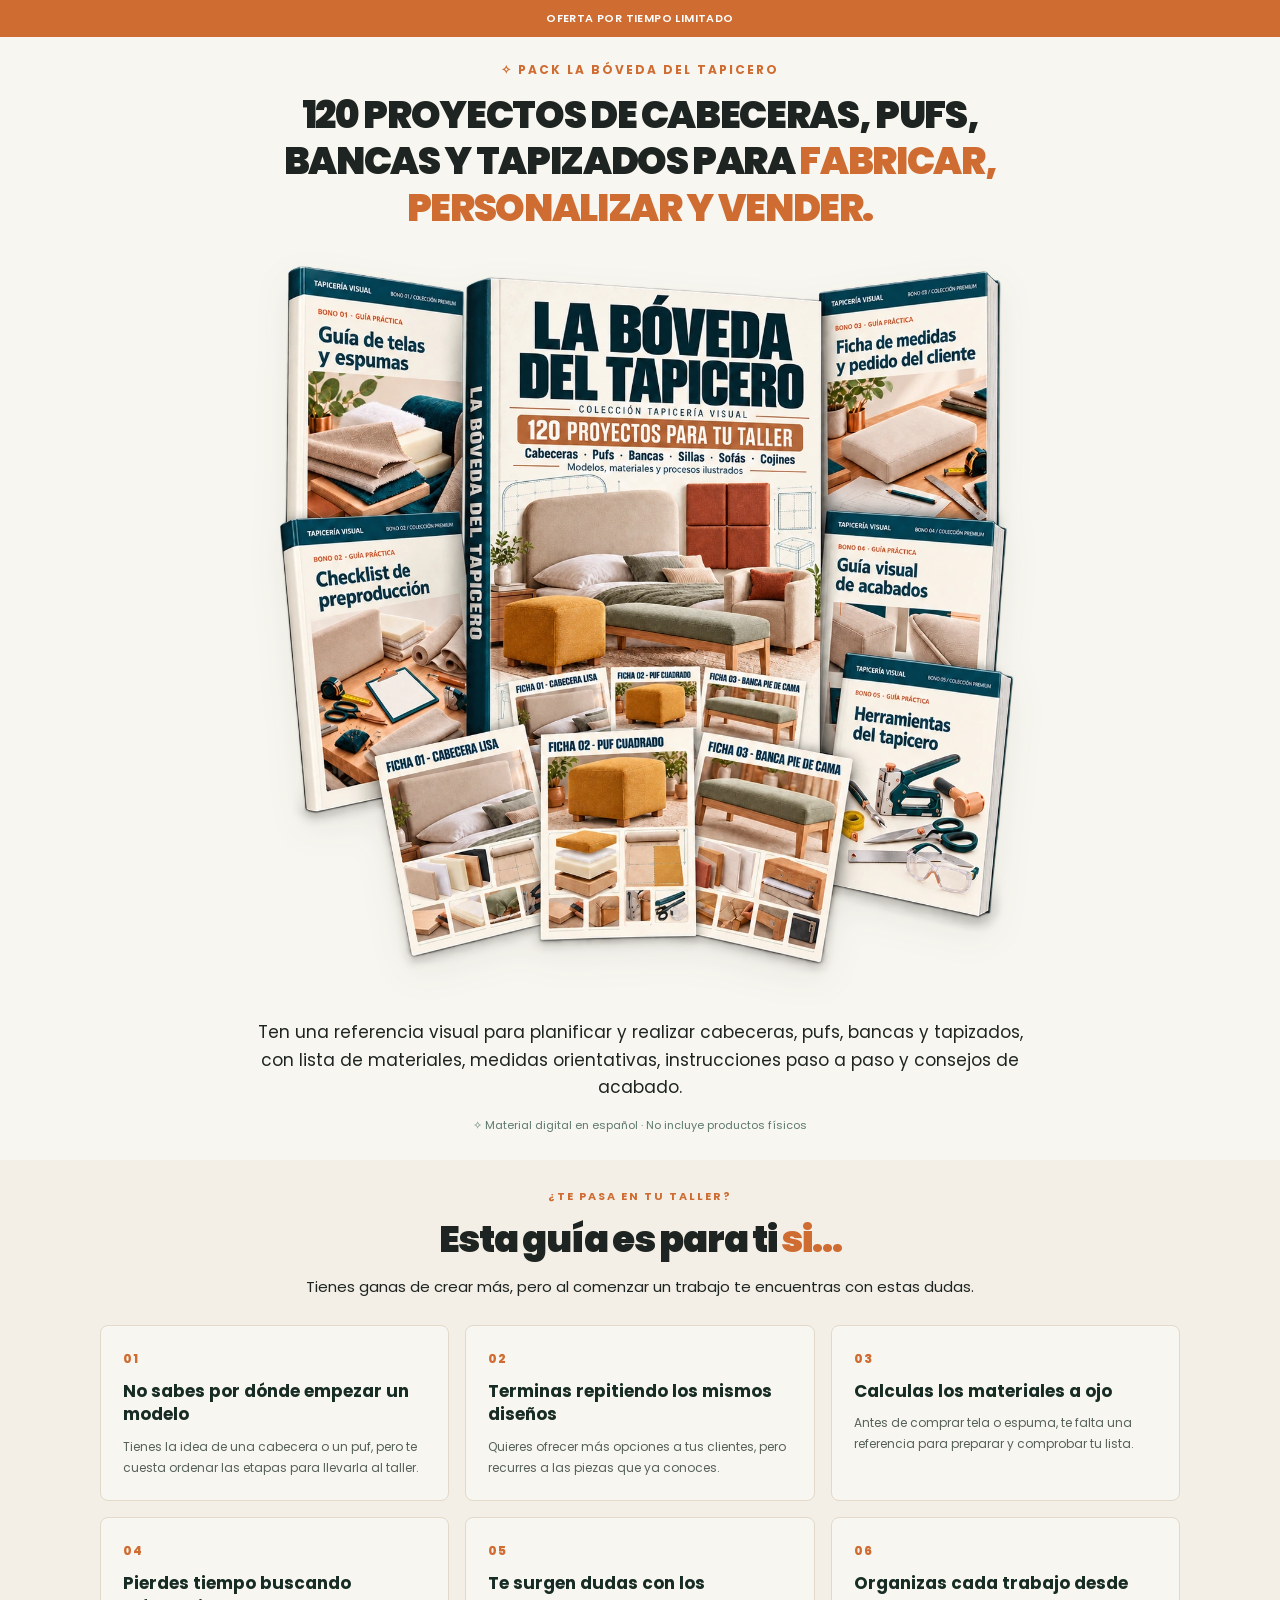
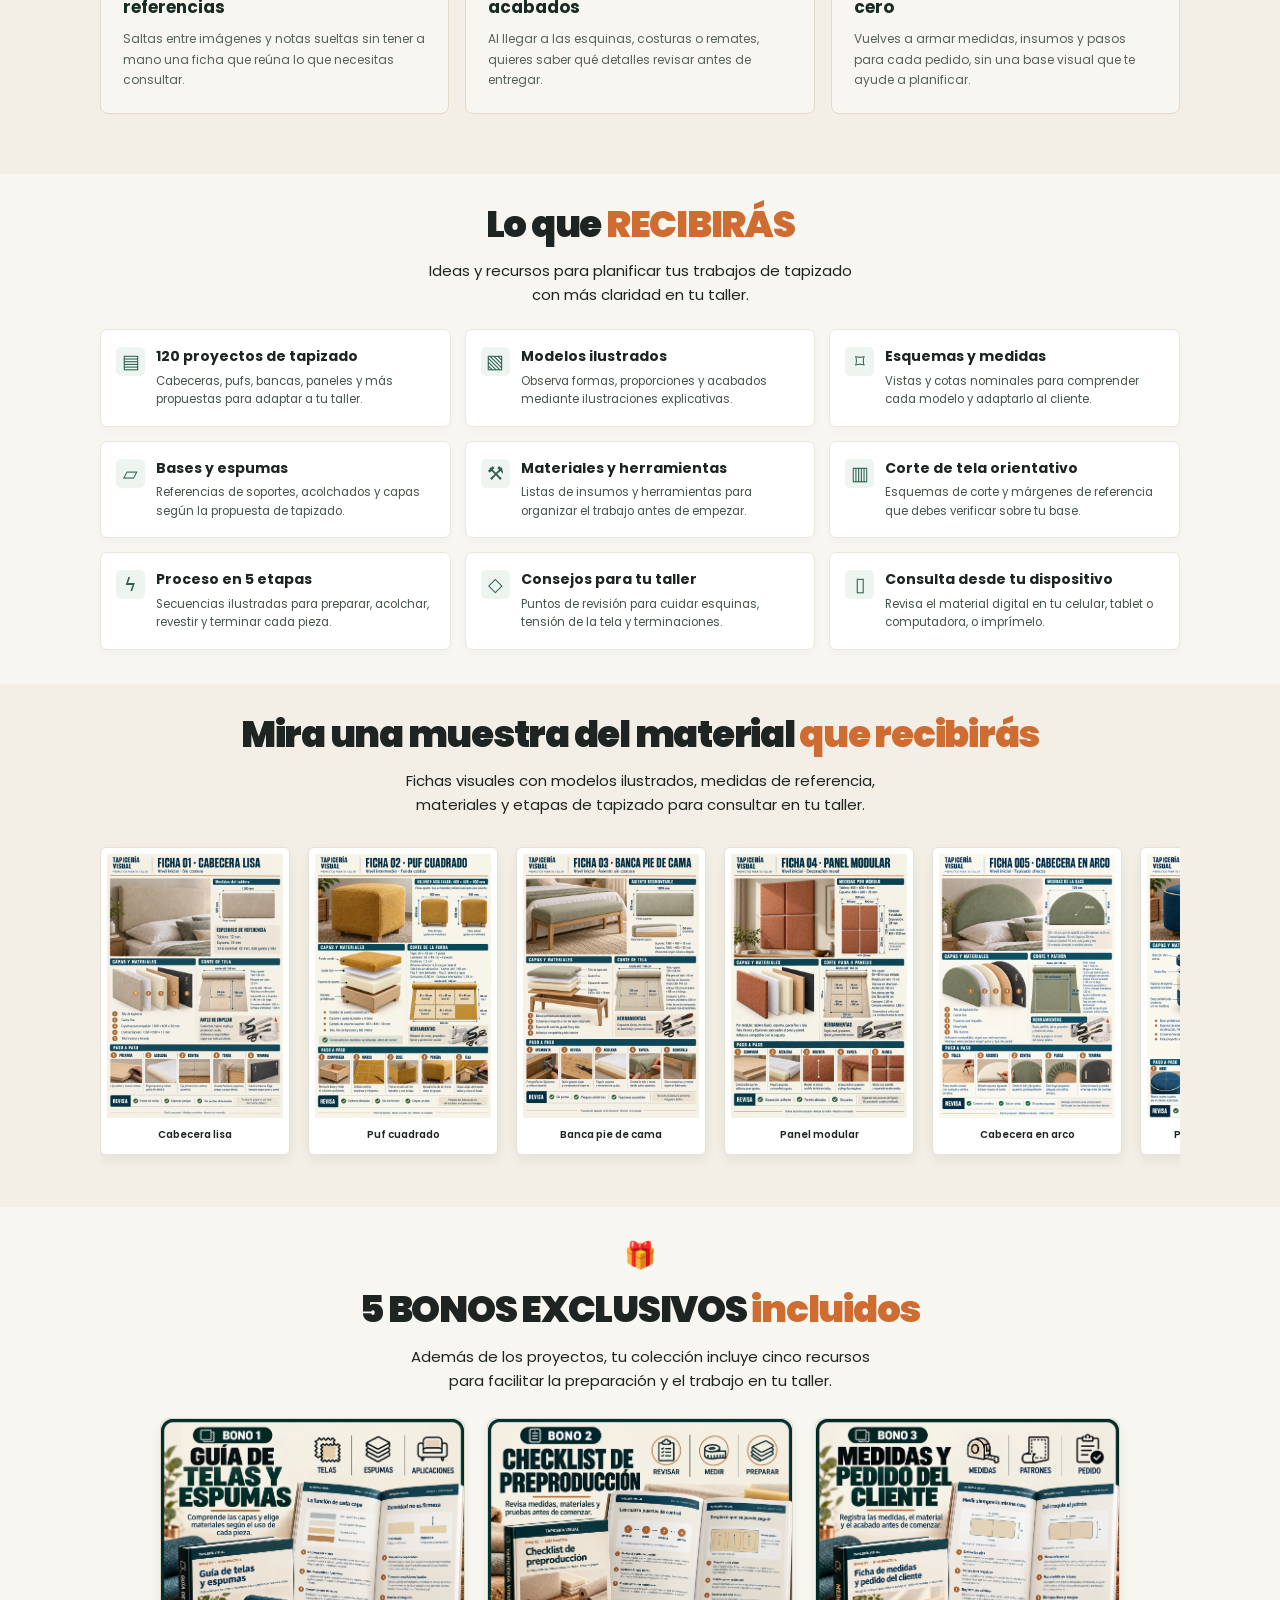
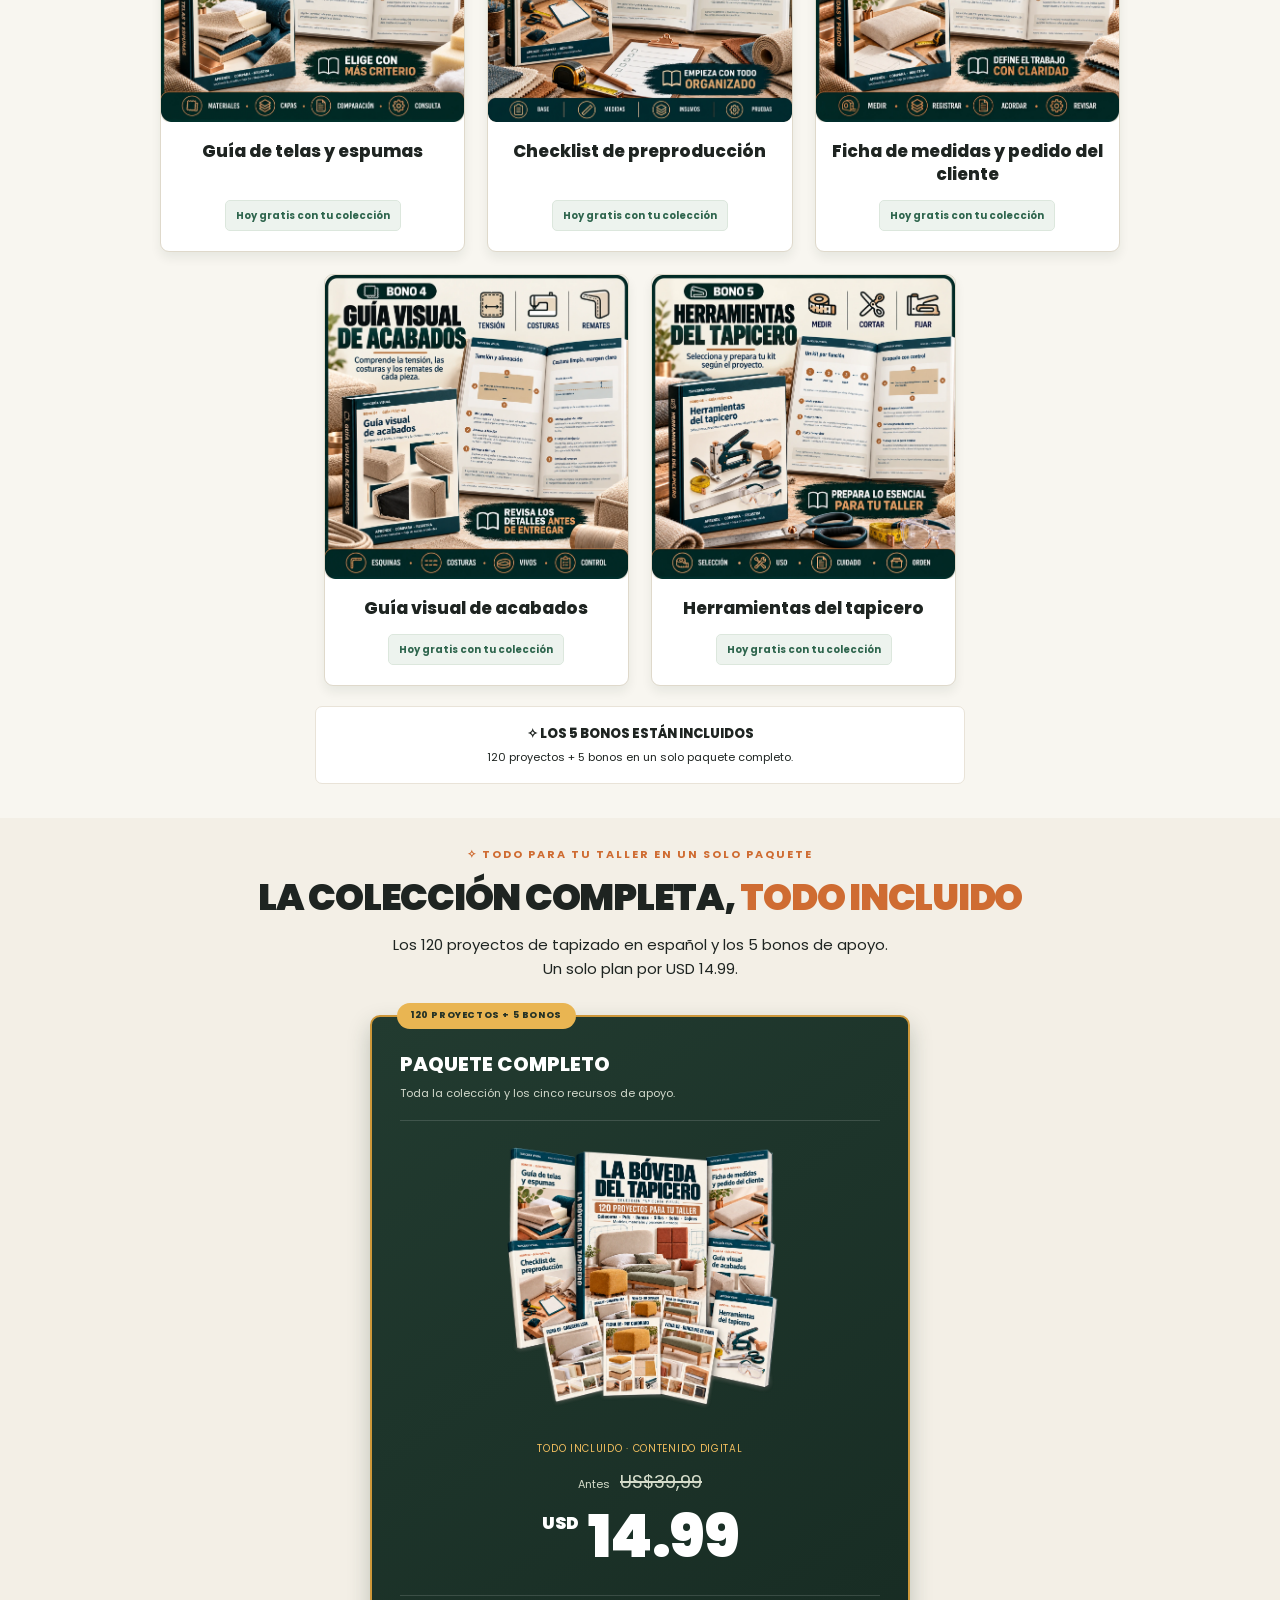
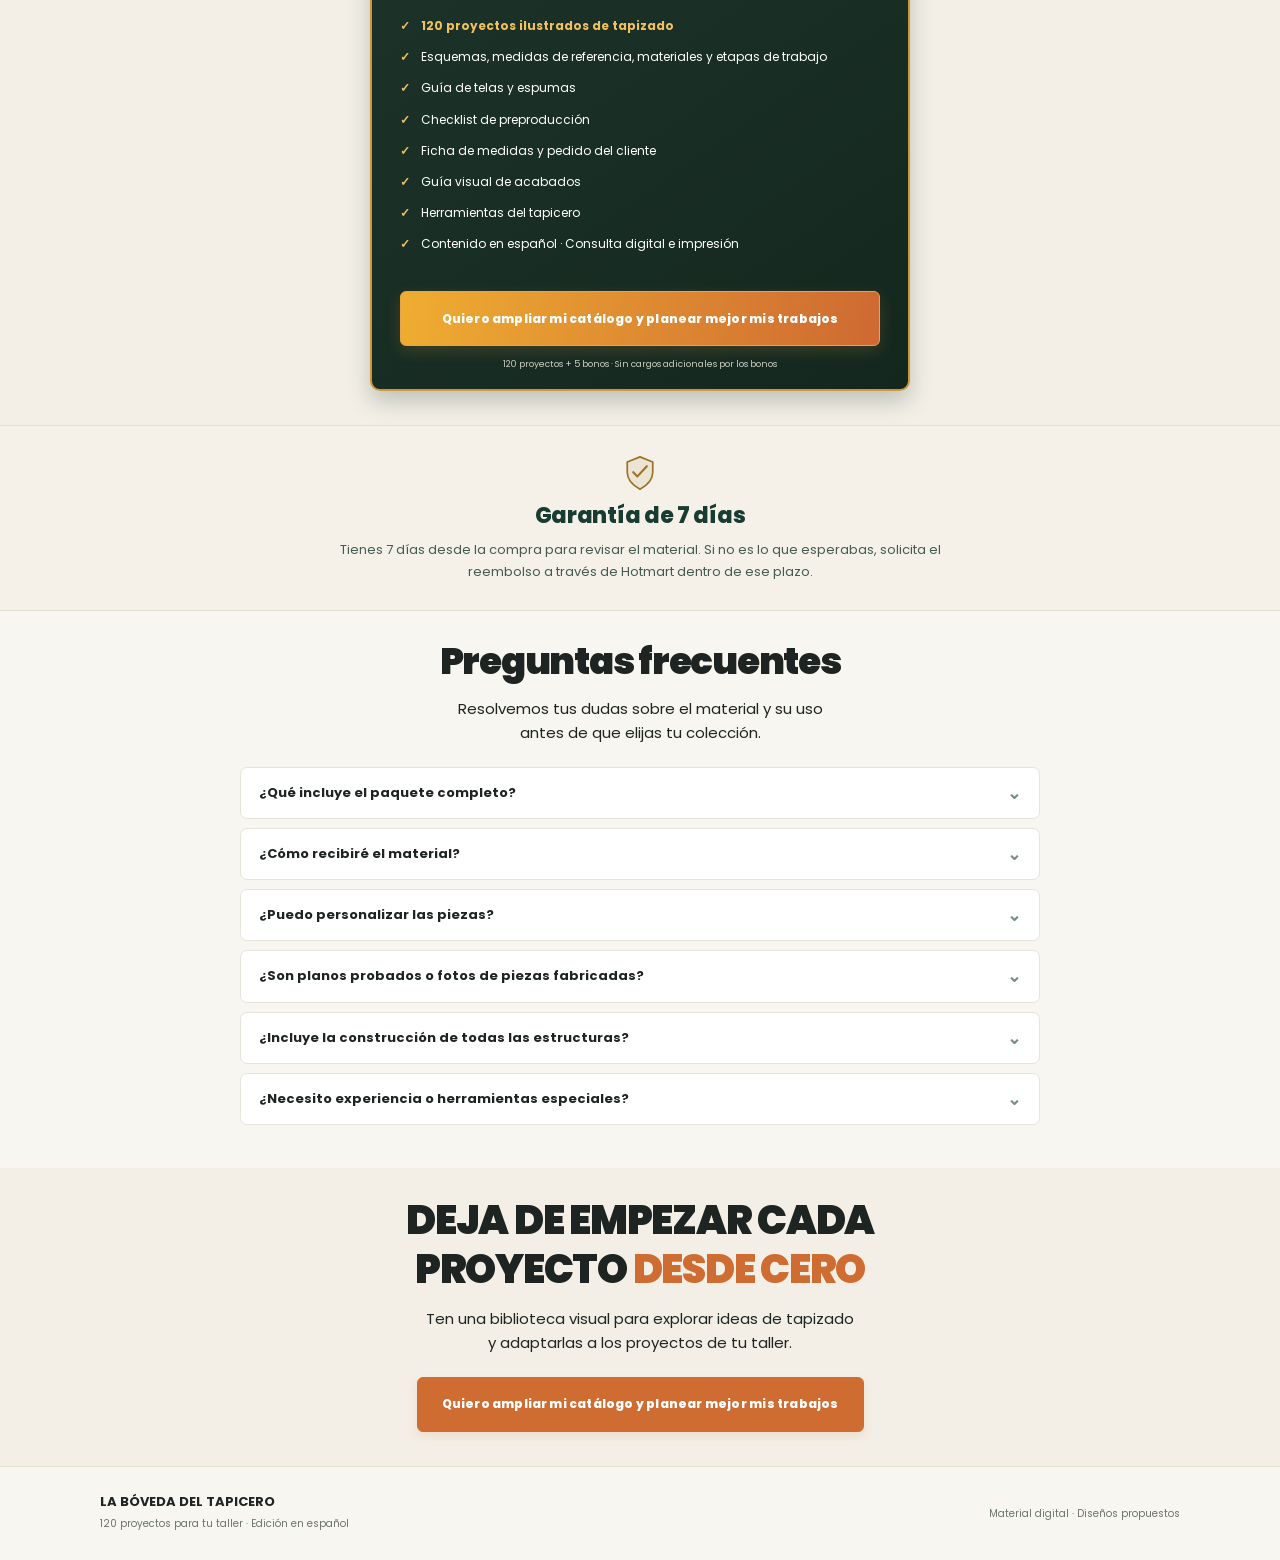
==== commit abd85477: "Add files via upload" ====
--- a/inicio/index.html
+++ b/inicio/index.html
@@ -3,7 +3,13 @@
 #oferta .price{font-size:60px;line-height:1.15;margin-top:6px;margin-bottom:24px}
 #oferta .price small{font-size:17px;padding-top:12px}
 @media(max-width:540px){#oferta .price{font-size:56px}#oferta .price small{font-size:16px;padding-top:11px}}
-</style><style id="offer-mockup-size">#oferta .offer-mockup{display:block;width:280px;max-width:100%;height:auto;margin:0 auto 22px}@media(max-width:540px){#oferta .offer-mockup{width:220px;margin-bottom:18px}}</style></head><body>
+</style><style id="offer-mockup-size">#oferta .offer-mockup{display:block;width:280px;max-width:100%;height:auto;margin:0 auto 22px}@media(max-width:540px){#oferta .offer-mockup{width:220px;margin-bottom:18px}}</style><style id="seven-day-guarantee-style">
+#seven-day-guarantee{box-sizing:border-box;display:block;width:100%;margin:0;padding:28px 20px;background:#f5f1e8;border:0;border-top:1px solid #e5dfd1;border-bottom:1px solid #e5dfd1;border-radius:0;text-align:center}
+#seven-day-guarantee .guarantee-icon{display:block;width:34px;height:38px;margin:0 auto 10px;color:#9b7425}
+#seven-day-guarantee h2{margin:0 auto 10px;padding:0;color:#193c32;font-family:inherit;font-size:22px;font-weight:800;line-height:1.25;letter-spacing:-.3px;text-transform:none}
+#seven-day-guarantee p{max-width:640px;margin:0 auto;padding:0;color:#435b50;font-family:inherit;font-size:13px;font-weight:400;line-height:1.65;text-align:center}
+@media(max-width:540px){#seven-day-guarantee{padding:25px 18px}#seven-day-guarantee h2{font-size:20px}}
+</style></head><body>
 <div class="topstrip">OFERTA POR TIEMPO LIMITADO</div>
 <main>
 <div class="hero"><div class="container"><p class="eyebrow">✧ PACK LA BÓVEDA DEL TAPICERO</p><h1>120 PROYECTOS DE CABECERAS, PUFS,<br class="desktop"> BANCAS Y TAPIZADOS PARA <span>FABRICAR,<br class="desktop"> PERSONALIZAR Y VENDER.</span></h1><img class="hero-mockup" src="assets/mockup-boveda.webp" alt="Presentación ilustrativa de La Bóveda del Tapicero, colección digital de 120 proyectos"><p class="lead">Ten una referencia visual para planificar y realizar cabeceras, pufs, bancas y tapizados, con lista de materiales, medidas orientativas, instrucciones paso a paso y consejos de acabado.</p><p class="digital">✧ Material digital en español · No incluye productos físicos</p></div></div>
@@ -32,6 +38,7 @@
 <figure><img src="assets/bono-promo-04.webp" alt="Presentación del bono 4: Guía de acabados"><figcaption><h3>Guía visual de acabados</h3><span class="bonus-free">Hoy gratis con tu colección</span></figcaption></figure>
 <figure><img src="assets/bono-promo-05.webp" alt="Presentación del bono 5: Guía de herramientas"><figcaption><h3>Herramientas del tapicero</h3><span class="bonus-free">Hoy gratis con tu colección</span></figcaption></figure></div><div class="bonus-note"><strong>✧ LOS 5 BONOS ESTÁN INCLUIDOS</strong><p>120 proyectos + 5 bonos en un solo paquete completo.</p></div></div></section>
 <section id="oferta" class="cream"><div class="container"><p class="eyebrow">✧ TODO PARA TU TALLER EN UN SOLO PAQUETE</p><h2>LA COLECCIÓN COMPLETA, <span>TODO INCLUIDO</span></h2><p class="section-intro">Los 120 proyectos de tapizado en español y los 5 bonos de apoyo.<br class="desktop"> Un solo plan por USD 14.99.</p><div class="plans"><article class="plan complete"><div class="plan-label">120 PROYECTOS + 5 BONOS</div><h3>PAQUETE COMPLETO</h3><p class="plan-desc">Toda la colección y los cinco recursos de apoyo.</p><img class="offer-mockup" src="assets/mockup-boveda.webp" alt="La Bóveda del Tapicero: 120 proyectos ilustrados y 5 bonos" loading="lazy"><div class="price-caption">TODO INCLUIDO · CONTENIDO DIGITAL</div><div class="previous-price"><span>Antes</span> <s>US$39,99</s></div><div class="price"><small>USD</small> 14.99</div><ul><li><strong>120 proyectos ilustrados de tapizado</strong></li><li>Esquemas, medidas de referencia, materiales y etapas de trabajo</li><li>Guía de telas y espumas</li><li>Checklist de preproducción</li><li>Ficha de medidas y pedido del cliente</li><li>Guía visual de acabados</li><li>Herramientas del tapicero</li><li>Contenido en español · Consulta digital e impresión</li></ul><a class="button" href="https://pay.hotmart.com/N108238660Q?checkoutMode=10">Quiero ampliar mi catálogo y planear mejor mis trabajos</a><p class="plan-foot">120 proyectos + 5 bonos · Sin cargos adicionales por los bonos</p></article></div></div></section>
+<section id="seven-day-guarantee" class="seven-day-guarantee" aria-labelledby="seven-day-guarantee-title"><svg class="guarantee-icon" xmlns="http://www.w3.org/2000/svg" width="40" height="44" viewBox="0 0 40 44" fill="none" aria-hidden="true" focusable="false"><path d="M20 3 35 9v12c0 9-6 15-15 20C11 36 5 30 5 21V9L20 3Z" fill="currentColor" opacity=".1"/><path d="M20 3 35 9v12c0 9-6 15-15 20C11 36 5 30 5 21V9L20 3Z" stroke="currentColor" stroke-width="2" stroke-linejoin="round"/><path d="m12 21 5 5 11-12" stroke="currentColor" stroke-width="2.5" stroke-linecap="round" stroke-linejoin="round"/></svg><h2 id="seven-day-guarantee-title">Garantía de 7 días</h2><p>Tienes 7 días desde la compra para revisar el material. Si no es lo que esperabas, solicita el reembolso a través de Hotmart dentro de ese plazo.</p></section>
 <section id="faq"><div class="container narrow"><h2>Preguntas frecuentes</h2><p class="section-intro">Resolvemos tus dudas sobre el material y su uso<br class="desktop"> antes de que elijas tu colección.</p><div class="questions"><details><summary>¿Qué incluye el paquete completo?</summary><p>Por USD 14.99 recibes los 120 proyectos de tapizado y los cinco bonos: telas y espumas, preproducción, medidas y pedido del cliente, acabados y herramientas. Todo está incluido en un solo plan.</p></details><details><summary>¿Cómo recibiré el material?</summary><p>Es una colección digital en PDF, no un libro físico. La compra se realiza a través de Hotmart. Revisa las instrucciones de acceso al material que recibas tras la confirmación del pago.</p></details><details><summary>¿Puedo personalizar las piezas?</summary><p>Sí, puedes estudiar las propuestas y adaptarlas a las medidas, telas y necesidades de tu cliente. Comprueba siempre la base real y haz pruebas antes de producir.</p></details><details><summary>¿Son planos probados o fotos de piezas fabricadas?</summary><p>No. Son diseños propuestos con ilustraciones explicativas y medidas nominales. Debes validar medidas, cortes y materiales en taller. No son fotografías de muebles ensayados.</p></details><details><summary>¿Incluye la construcción de todas las estructuras?</summary><p>No. El foco es el tapizado. Algunas piezas requieren bases existentes o prefabricadas adecuadas; el contenido no sustituye el diseño estructural ni acredita capacidades de carga.</p></details><details><summary>¿Necesito experiencia o herramientas especiales?</summary><p>Hay propuestas de diferentes niveles. Empieza por las más sencillas y usa herramientas adecuadas con sus instrucciones de seguridad. Los modelos complejos requieren experiencia. No se garantizan resultados ni ingresos.</p></details></div></div></section>
 <section class="cream final"><div class="container narrow"><h2>DEJA DE EMPEZAR CADA<br class="desktop"> PROYECTO <span>DESDE CERO</span></h2><p class="section-intro">Ten una biblioteca visual para explorar ideas de tapizado<br class="desktop"> y adaptarlas a los proyectos de tu taller.</p><a class="button" href="https://pay.hotmart.com/N108238660Q?checkoutMode=10">Quiero ampliar mi catálogo y planear mejor mis trabajos</a></div></section>
 </main><footer><div class="container"><div><strong>LA BÓVEDA DEL TAPICERO</strong><p>120 proyectos para tu taller · Edición en español</p></div><p>Material digital · Diseños propuestos</p></div></footer>
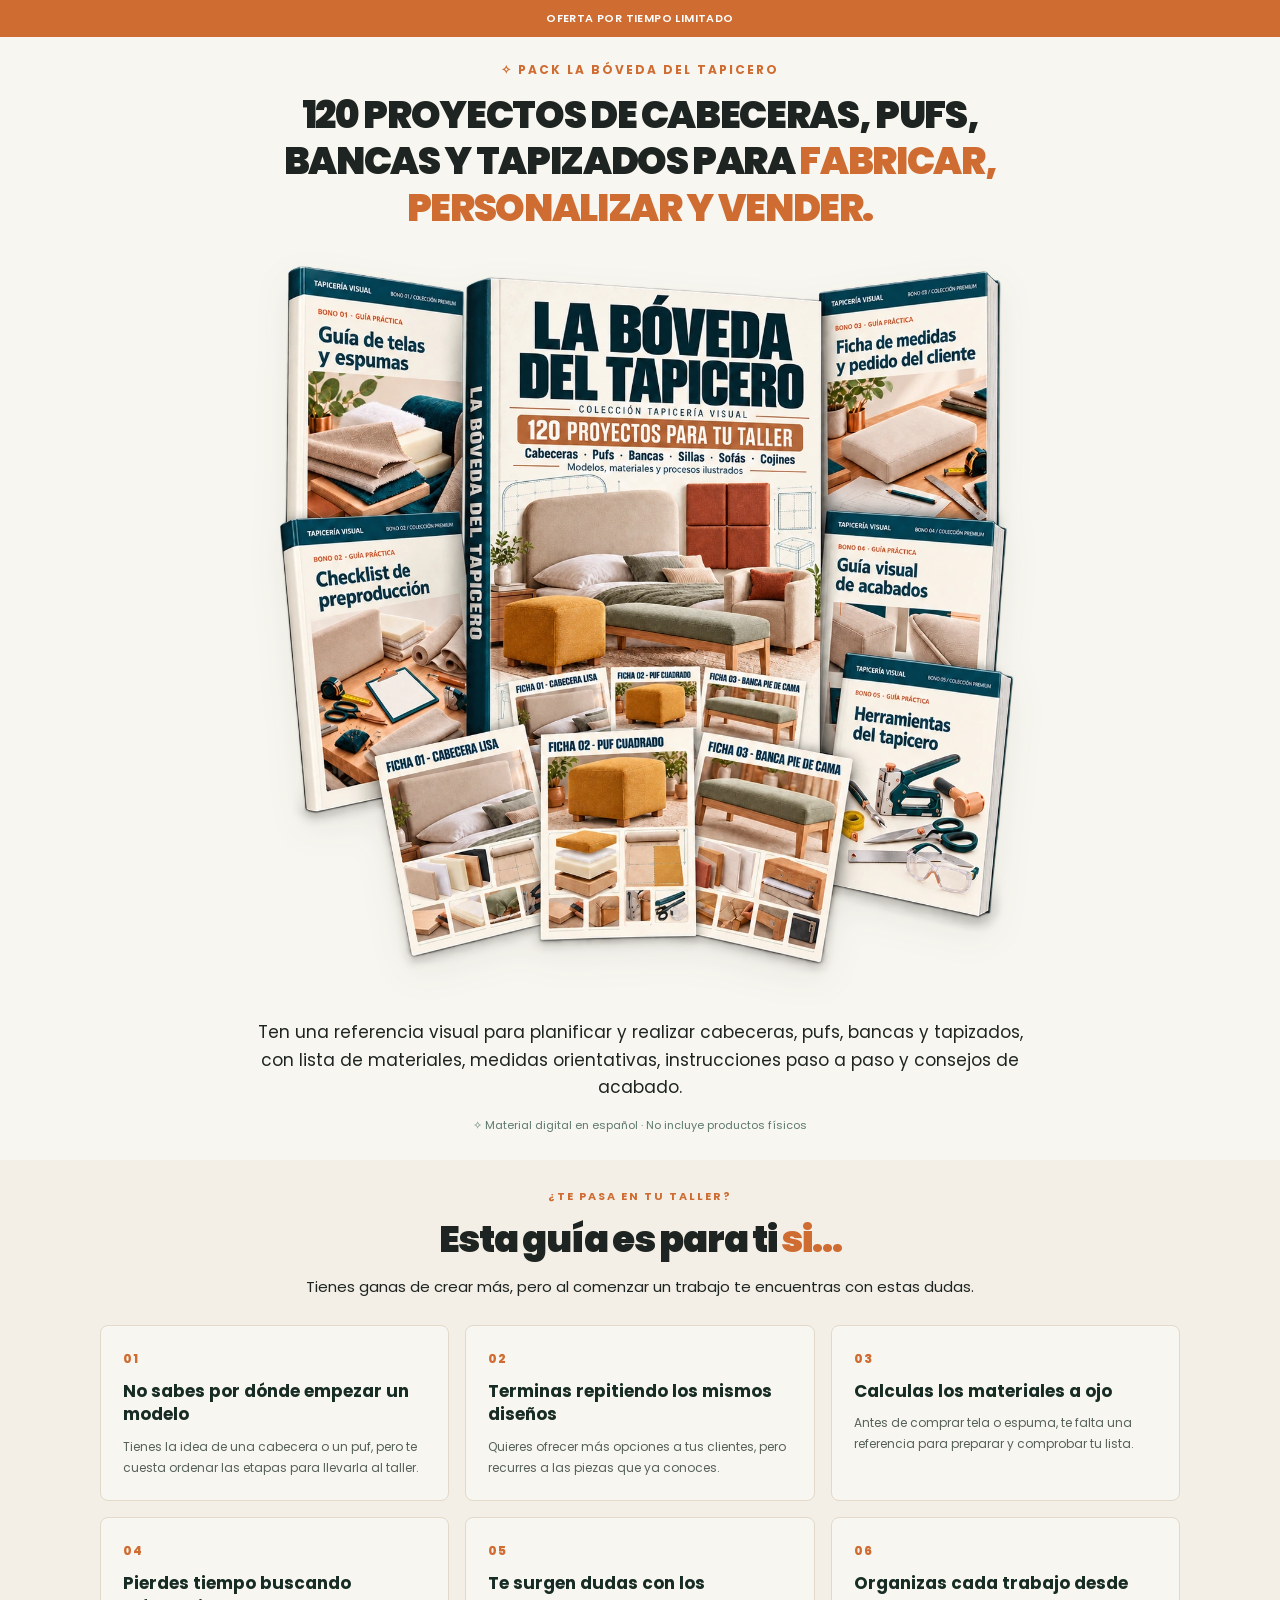
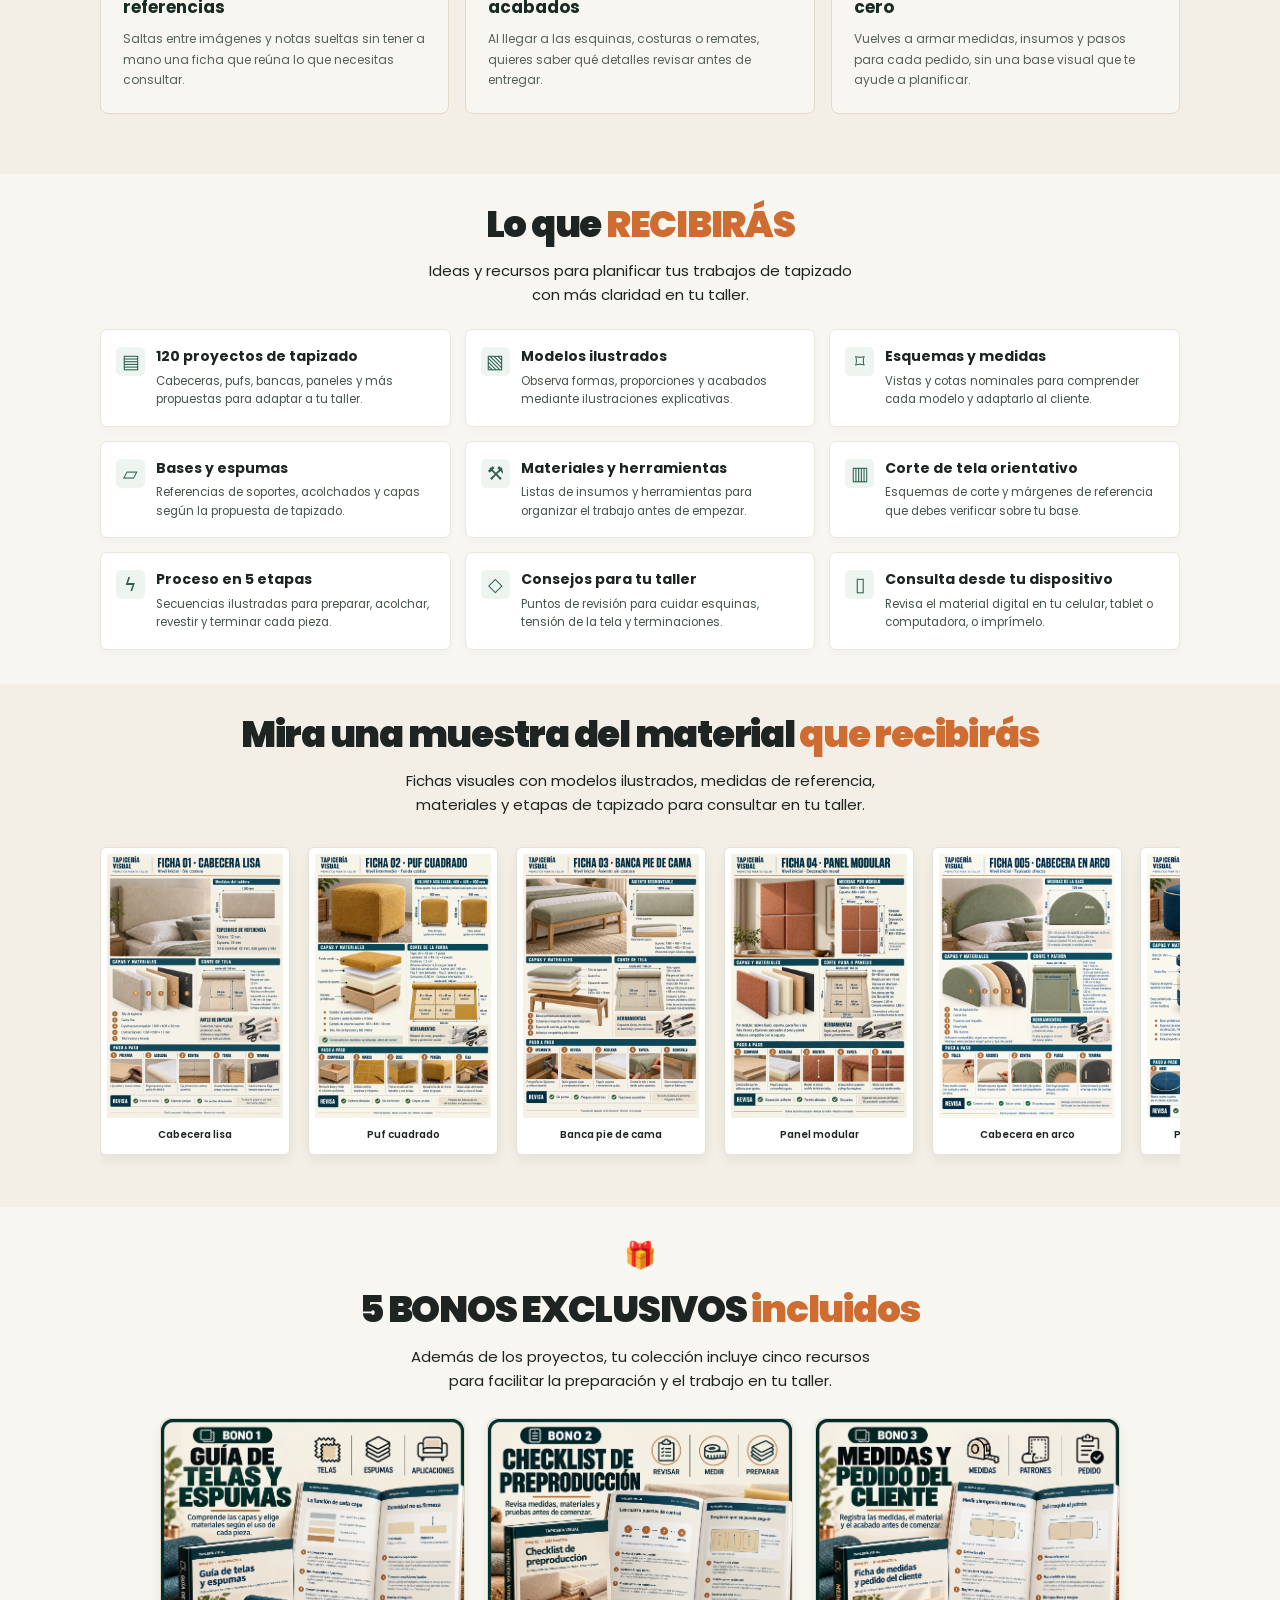
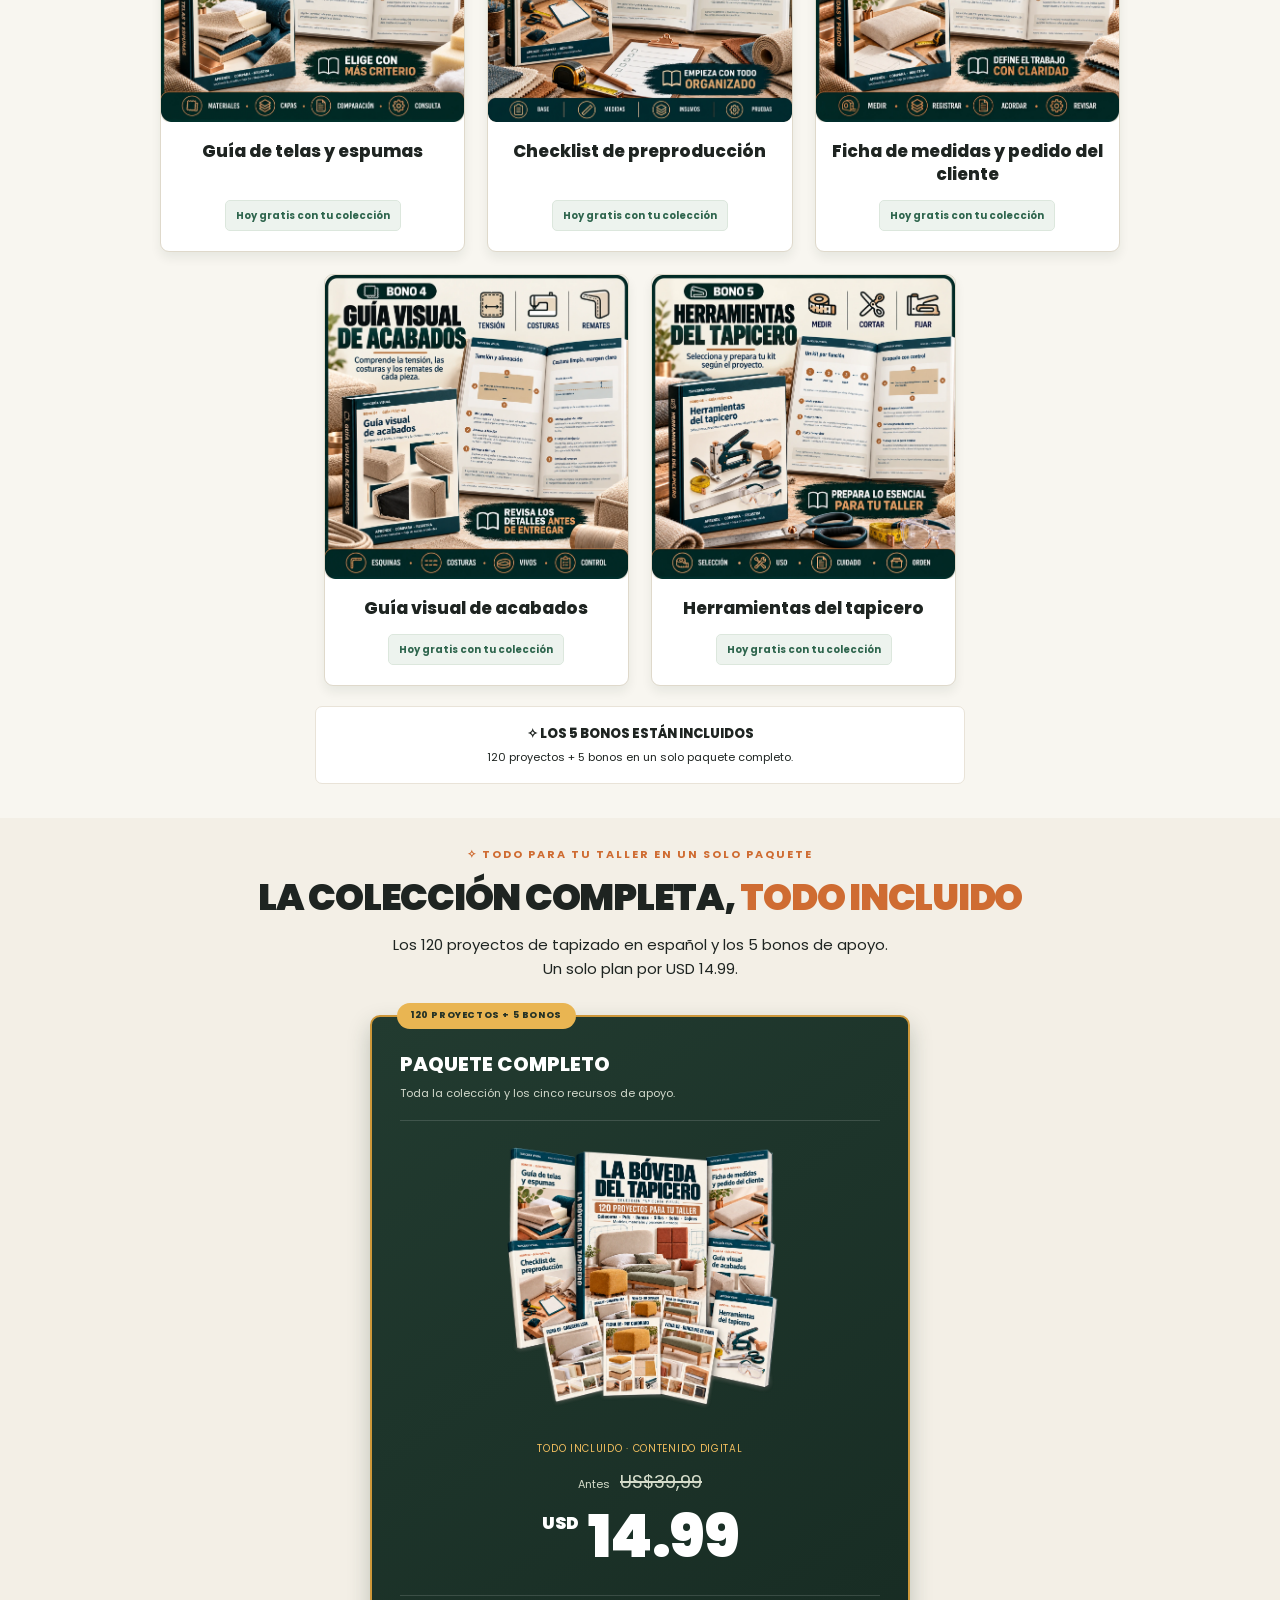
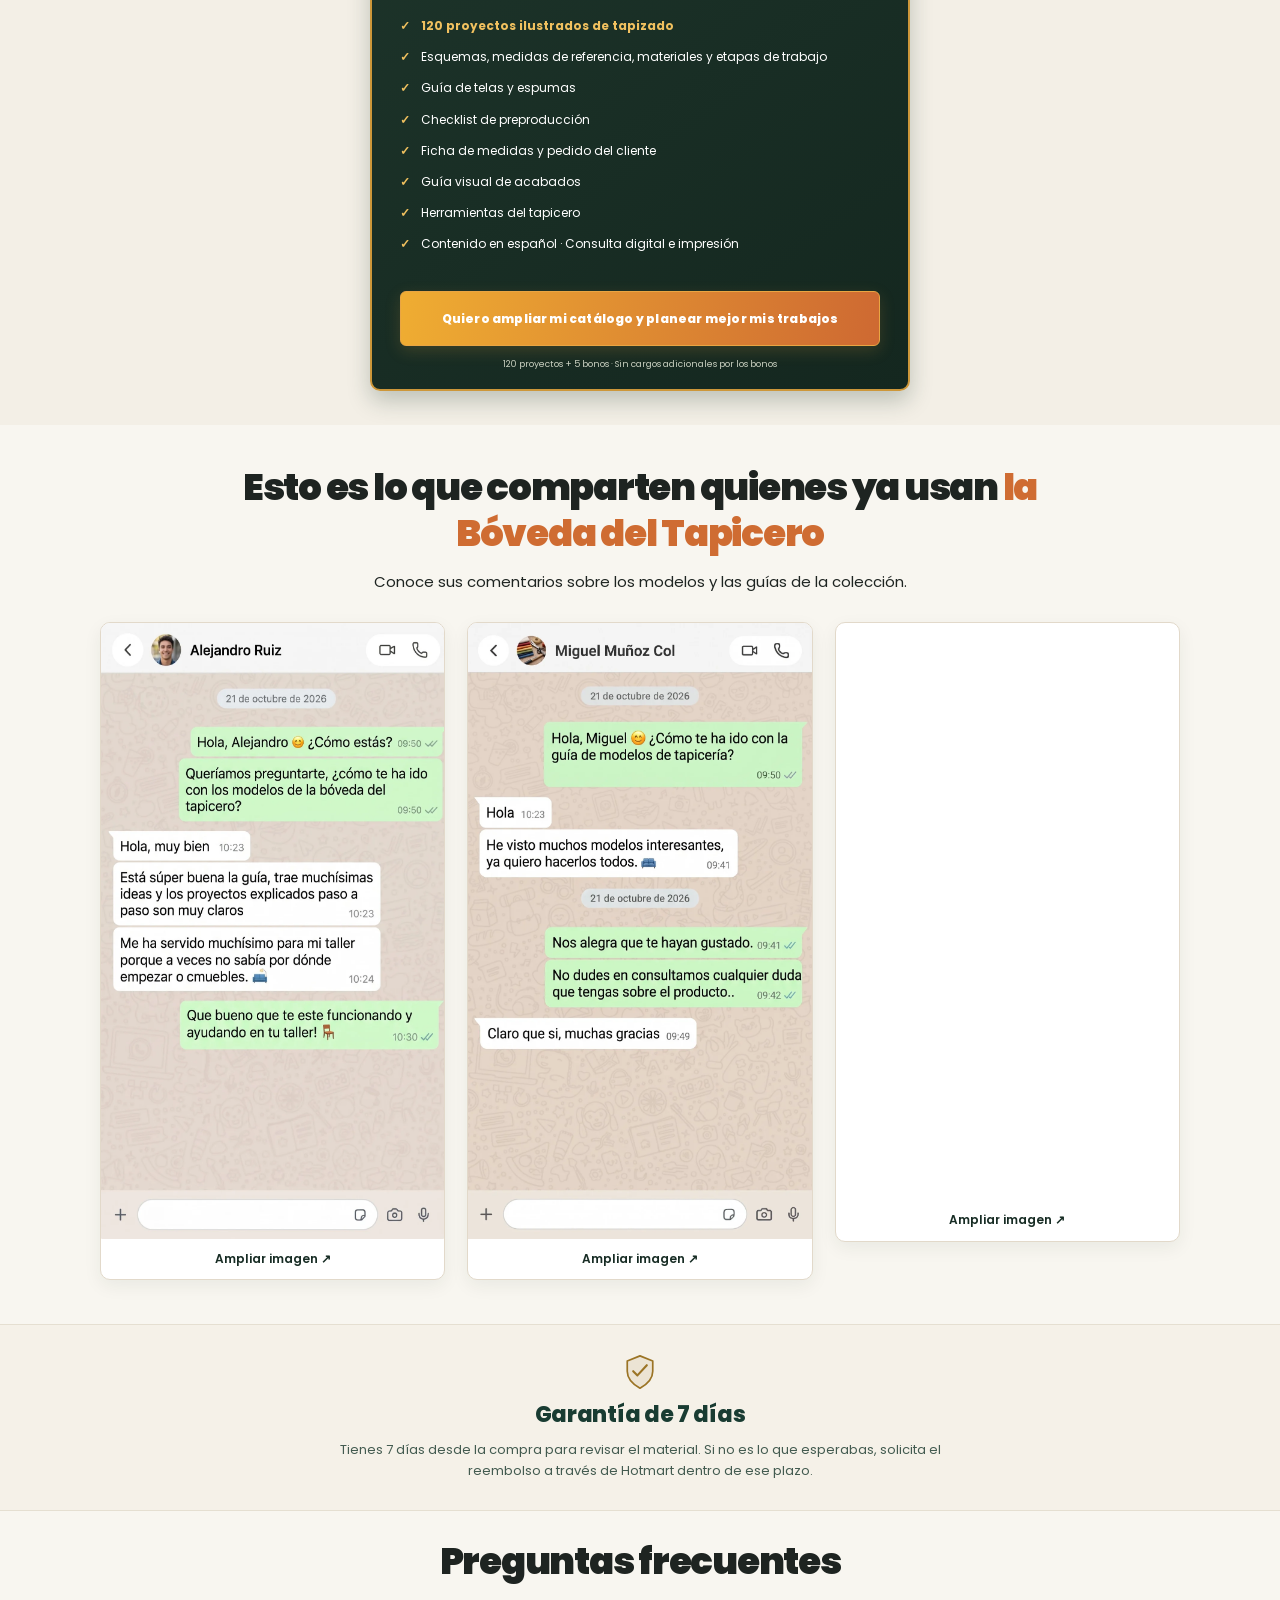
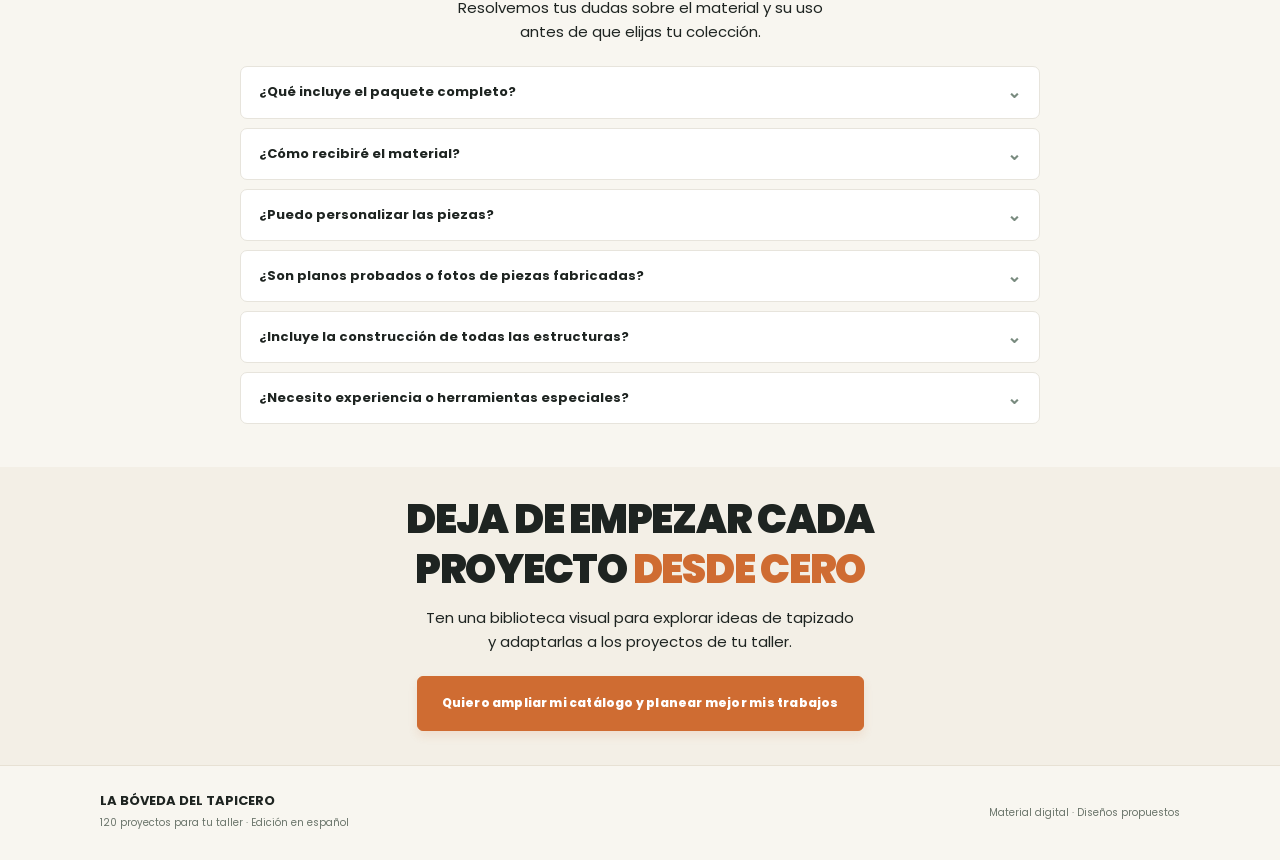
==== commit b042c20a: "Add WebP customer comments below the main offer" ====
--- a/inicio/index.html
+++ b/inicio/index.html
@@ -38,6 +38,32 @@
 <figure><img src="assets/bono-promo-04.webp" alt="Presentación del bono 4: Guía de acabados"><figcaption><h3>Guía visual de acabados</h3><span class="bonus-free">Hoy gratis con tu colección</span></figcaption></figure>
 <figure><img src="assets/bono-promo-05.webp" alt="Presentación del bono 5: Guía de herramientas"><figcaption><h3>Herramientas del tapicero</h3><span class="bonus-free">Hoy gratis con tu colección</span></figcaption></figure></div><div class="bonus-note"><strong>✧ LOS 5 BONOS ESTÁN INCLUIDOS</strong><p>120 proyectos + 5 bonos en un solo paquete completo.</p></div></div></section>
 <section id="oferta" class="cream"><div class="container"><p class="eyebrow">✧ TODO PARA TU TALLER EN UN SOLO PAQUETE</p><h2>LA COLECCIÓN COMPLETA, <span>TODO INCLUIDO</span></h2><p class="section-intro">Los 120 proyectos de tapizado en español y los 5 bonos de apoyo.<br class="desktop"> Un solo plan por USD 14.99.</p><div class="plans"><article class="plan complete"><div class="plan-label">120 PROYECTOS + 5 BONOS</div><h3>PAQUETE COMPLETO</h3><p class="plan-desc">Toda la colección y los cinco recursos de apoyo.</p><img class="offer-mockup" src="assets/mockup-boveda.webp" alt="La Bóveda del Tapicero: 120 proyectos ilustrados y 5 bonos" loading="lazy"><div class="price-caption">TODO INCLUIDO · CONTENIDO DIGITAL</div><div class="previous-price"><span>Antes</span> <s>US$39,99</s></div><div class="price"><small>USD</small> 14.99</div><ul><li><strong>120 proyectos ilustrados de tapizado</strong></li><li>Esquemas, medidas de referencia, materiales y etapas de trabajo</li><li>Guía de telas y espumas</li><li>Checklist de preproducción</li><li>Ficha de medidas y pedido del cliente</li><li>Guía visual de acabados</li><li>Herramientas del tapicero</li><li>Contenido en español · Consulta digital e impresión</li></ul><a class="button" href="https://pay.hotmart.com/N108238660Q?checkoutMode=10">Quiero ampliar mi catálogo y planear mejor mis trabajos</a><p class="plan-foot">120 proyectos + 5 bonos · Sin cargos adicionales por los bonos</p></article></div></div></section>
+<section id="testimonios" aria-labelledby="testimonios-title">
+  <div class="container">
+    <h2 id="testimonios-title">Esto es lo que comparten quienes ya usan <span>la Bóveda del Tapicero</span></h2>
+    <p class="section-intro">Conoce sus comentarios sobre los modelos y las guías de la colección.</p>
+    <div class="testimonials-grid">
+      <figure class="testimonial-card">
+        <a href="assets/testimonio-alejandro.webp" target="_blank" rel="noopener" aria-label="Ampliar la conversación con Alejandro en una pestaña nueva">
+          <img src="assets/testimonio-alejandro.webp" width="1143" height="2048" loading="lazy" decoding="async" alt="Conversación con Alejandro Ruiz: comenta que la guía trae muchas ideas y que los proyectos explicados paso a paso son claros.">
+          <span class="testimonial-expand" aria-hidden="true">Ampliar imagen ↗</span>
+        </a>
+      </figure>
+      <figure class="testimonial-card">
+        <a href="assets/testimonio-miguel.webp" target="_blank" rel="noopener" aria-label="Ampliar la conversación con Miguel en una pestaña nueva">
+          <img src="assets/testimonio-miguel.webp" width="1143" height="2048" loading="lazy" decoding="async" alt="Conversación con Miguel Muñoz: comenta que ha visto muchos modelos interesantes y que quiere hacerlos todos.">
+          <span class="testimonial-expand" aria-hidden="true">Ampliar imagen ↗</span>
+        </a>
+      </figure>
+      <figure class="testimonial-card">
+        <a href="assets/testimonio-carlos.webp" target="_blank" rel="noopener" aria-label="Ampliar la conversación con Carlos en una pestaña nueva">
+          <img src="assets/testimonio-carlos.webp" width="1219" height="2048" loading="lazy" decoding="async" alt="Conversación con Carlos Mendoza: comenta que la guía le ayuda a comenzar proyectos y a calcular los materiales para su taller.">
+          <span class="testimonial-expand" aria-hidden="true">Ampliar imagen ↗</span>
+        </a>
+      </figure>
+    </div>
+  </div>
+</section>
 <section id="seven-day-guarantee" class="seven-day-guarantee" aria-labelledby="seven-day-guarantee-title"><svg class="guarantee-icon" xmlns="http://www.w3.org/2000/svg" width="40" height="44" viewBox="0 0 40 44" fill="none" aria-hidden="true" focusable="false"><path d="M20 3 35 9v12c0 9-6 15-15 20C11 36 5 30 5 21V9L20 3Z" fill="currentColor" opacity=".1"/><path d="M20 3 35 9v12c0 9-6 15-15 20C11 36 5 30 5 21V9L20 3Z" stroke="currentColor" stroke-width="2" stroke-linejoin="round"/><path d="m12 21 5 5 11-12" stroke="currentColor" stroke-width="2.5" stroke-linecap="round" stroke-linejoin="round"/></svg><h2 id="seven-day-guarantee-title">Garantía de 7 días</h2><p>Tienes 7 días desde la compra para revisar el material. Si no es lo que esperabas, solicita el reembolso a través de Hotmart dentro de ese plazo.</p></section>
 <section id="faq"><div class="container narrow"><h2>Preguntas frecuentes</h2><p class="section-intro">Resolvemos tus dudas sobre el material y su uso<br class="desktop"> antes de que elijas tu colección.</p><div class="questions"><details><summary>¿Qué incluye el paquete completo?</summary><p>Por USD 14.99 recibes los 120 proyectos de tapizado y los cinco bonos: telas y espumas, preproducción, medidas y pedido del cliente, acabados y herramientas. Todo está incluido en un solo plan.</p></details><details><summary>¿Cómo recibiré el material?</summary><p>Es una colección digital en PDF, no un libro físico. La compra se realiza a través de Hotmart. Revisa las instrucciones de acceso al material que recibas tras la confirmación del pago.</p></details><details><summary>¿Puedo personalizar las piezas?</summary><p>Sí, puedes estudiar las propuestas y adaptarlas a las medidas, telas y necesidades de tu cliente. Comprueba siempre la base real y haz pruebas antes de producir.</p></details><details><summary>¿Son planos probados o fotos de piezas fabricadas?</summary><p>No. Son diseños propuestos con ilustraciones explicativas y medidas nominales. Debes validar medidas, cortes y materiales en taller. No son fotografías de muebles ensayados.</p></details><details><summary>¿Incluye la construcción de todas las estructuras?</summary><p>No. El foco es el tapizado. Algunas piezas requieren bases existentes o prefabricadas adecuadas; el contenido no sustituye el diseño estructural ni acredita capacidades de carga.</p></details><details><summary>¿Necesito experiencia o herramientas especiales?</summary><p>Hay propuestas de diferentes niveles. Empieza por las más sencillas y usa herramientas adecuadas con sus instrucciones de seguridad. Los modelos complejos requieren experiencia. No se garantizan resultados ni ingresos.</p></details></div></div></section>
 <section class="cream final"><div class="container narrow"><h2>DEJA DE EMPEZAR CADA<br class="desktop"> PROYECTO <span>DESDE CERO</span></h2><p class="section-intro">Ten una biblioteca visual para explorar ideas de tapizado<br class="desktop"> y adaptarlas a los proyectos de tu taller.</p><a class="button" href="https://pay.hotmart.com/N108238660Q?checkoutMode=10">Quiero ampliar mi catálogo y planear mejor mis trabajos</a></div></section>
--- a/inicio/style.css
+++ b/inicio/style.css
@@ -11,3 +11,15 @@
 .previous-price{font-size:18px;color:#d5dcca;margin-top:12px}.previous-price span{font-size:11px;margin-right:5px}.previous-price s{text-decoration-thickness:2px}.previous-price+.price{margin-top:2px}
 
 .pain-grid{display:grid;grid-template-columns:repeat(3,1fr);gap:16px;text-align:left;margin:26px 0}.pain-grid article{background:var(--paper);border:1px solid #e2d9ca;border-radius:8px;padding:22px}.pain-grid article>span{color:var(--orange);font-size:12px;font-weight:800;letter-spacing:1px}.pain-grid h3{font-size:17px;line-height:1.4;margin:10px 0;color:var(--green)}.pain-grid p{font-size:12px;line-height:1.7;color:var(--muted);margin:0}.pain-transition{max-width:840px;margin:24px auto 0;font-size:14px;line-height:1.8}.final .button{max-width:540px}.plan .button{line-height:1.6}@media(max-width:760px){.pain-grid{grid-template-columns:repeat(2,1fr)}}@media(max-width:540px){.pain-grid{grid-template-columns:1fr;gap:12px}.pain-grid article{padding:20px}.pain-grid h3{font-size:16px}.pain-grid p{font-size:12px}.pain-transition{font-size:13px}.final .button{line-height:1.6}}
+
+/* Customer comments immediately below the main offer. */
+#testimonios{padding:40px 0 44px}
+#testimonios h2{max-width:850px;margin:0 auto 14px}
+.testimonials-grid{display:grid;grid-template-columns:repeat(3,minmax(0,1fr));gap:22px;align-items:start;margin:28px auto 0}
+.testimonial-card{min-width:0;margin:0;background:#fff;border:1px solid #e2d9ca;border-radius:10px;box-shadow:0 6px 18px #172c2410}
+.testimonial-card a{display:block;overflow:hidden;border-radius:9px;color:var(--green);text-decoration:none}
+.testimonial-card img{display:block;width:100%;height:auto}
+.testimonial-expand{display:block;padding:11px 12px;font-size:12px;font-weight:600;text-align:center}
+.testimonial-card a:hover .testimonial-expand{background:var(--cream);text-decoration:underline}
+@media(max-width:760px){.testimonials-grid{grid-template-columns:1fr;max-width:420px;gap:20px}}
+@media(max-width:540px){#testimonios{padding:30px 0 34px}.testimonials-grid{margin-top:22px}}
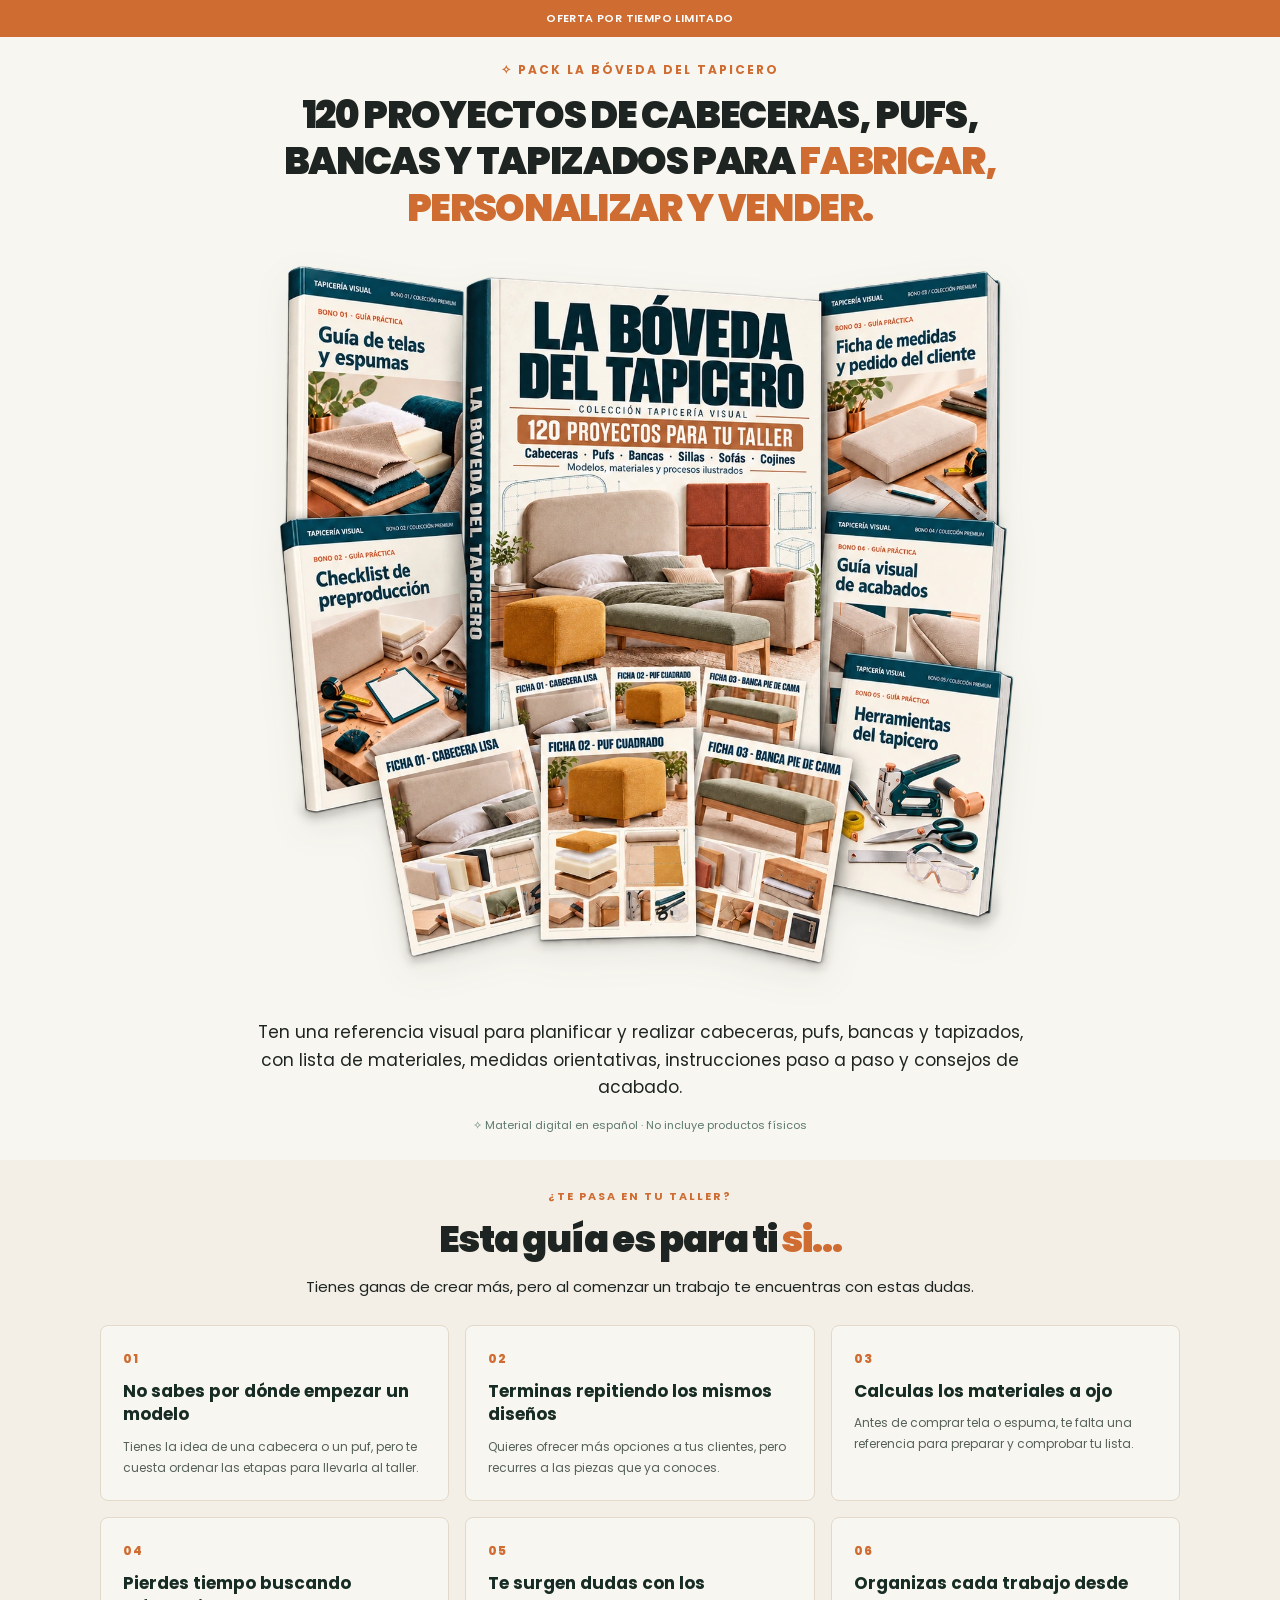
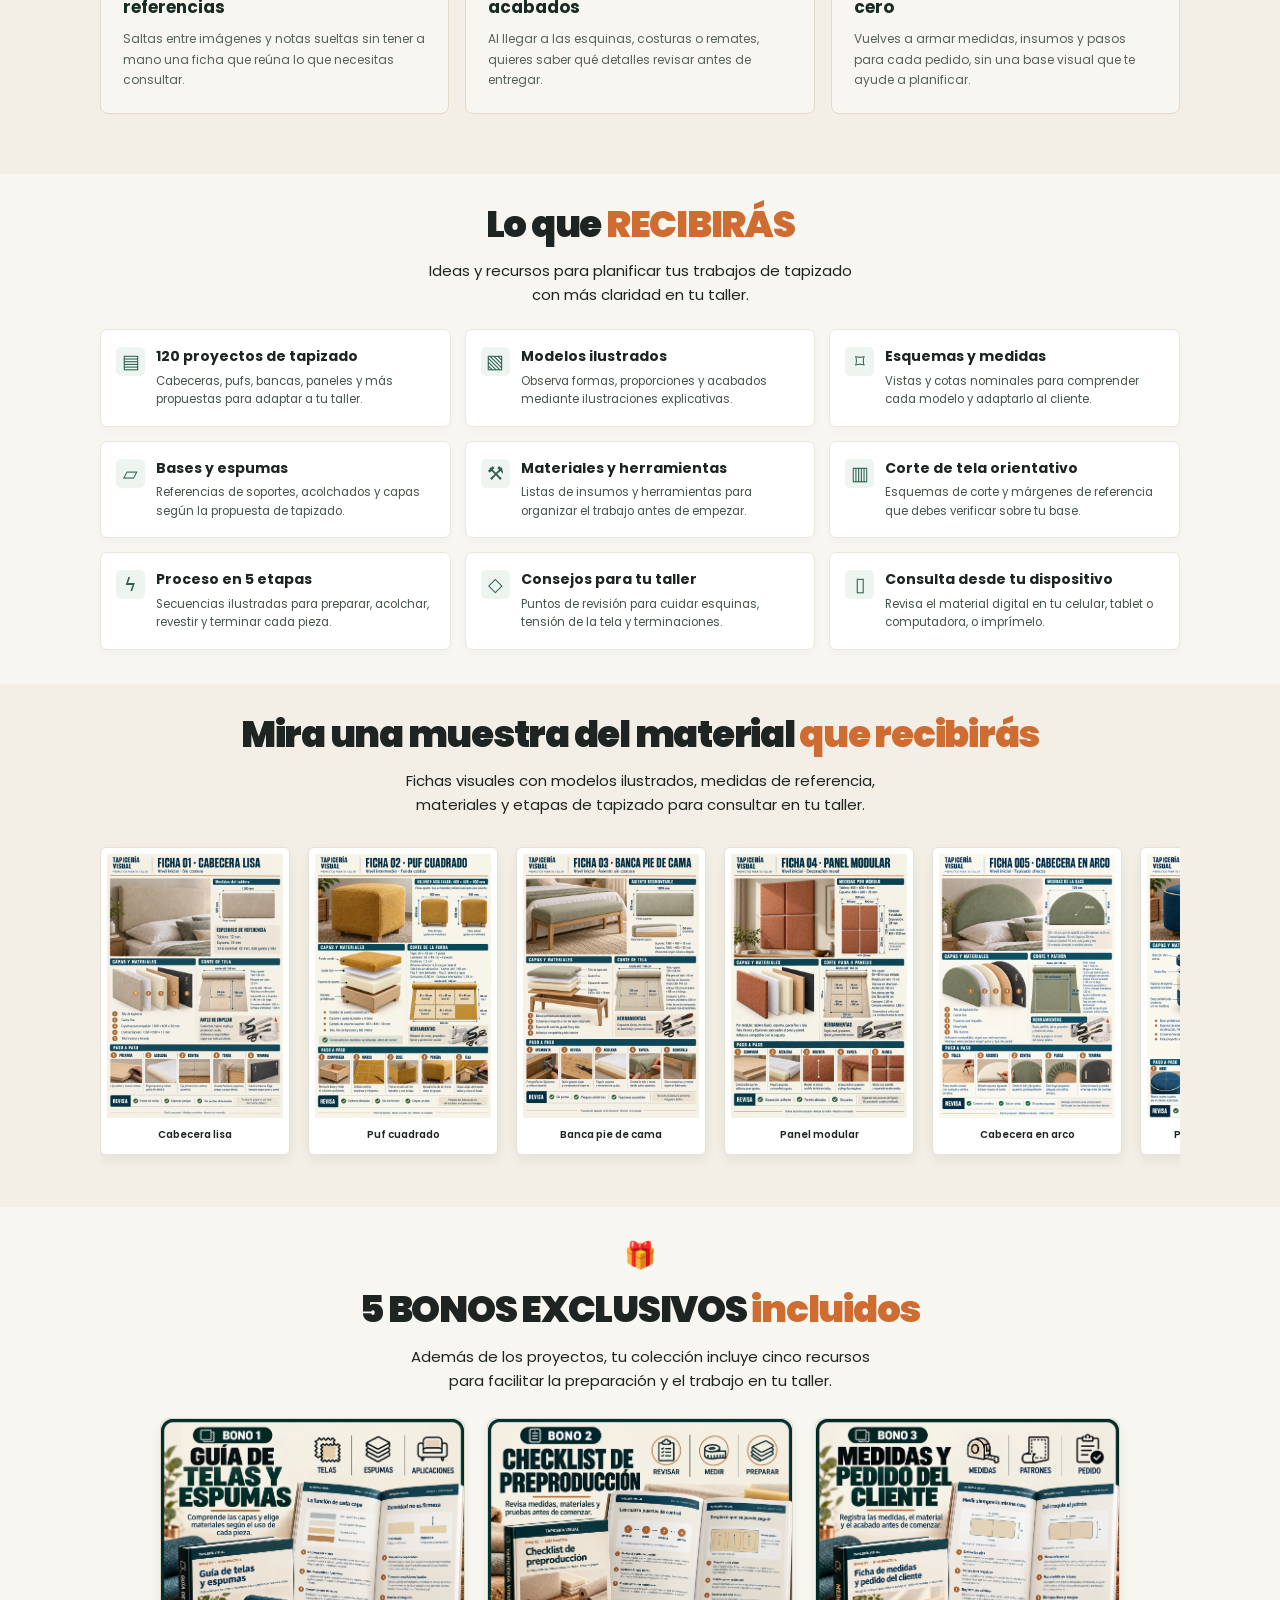
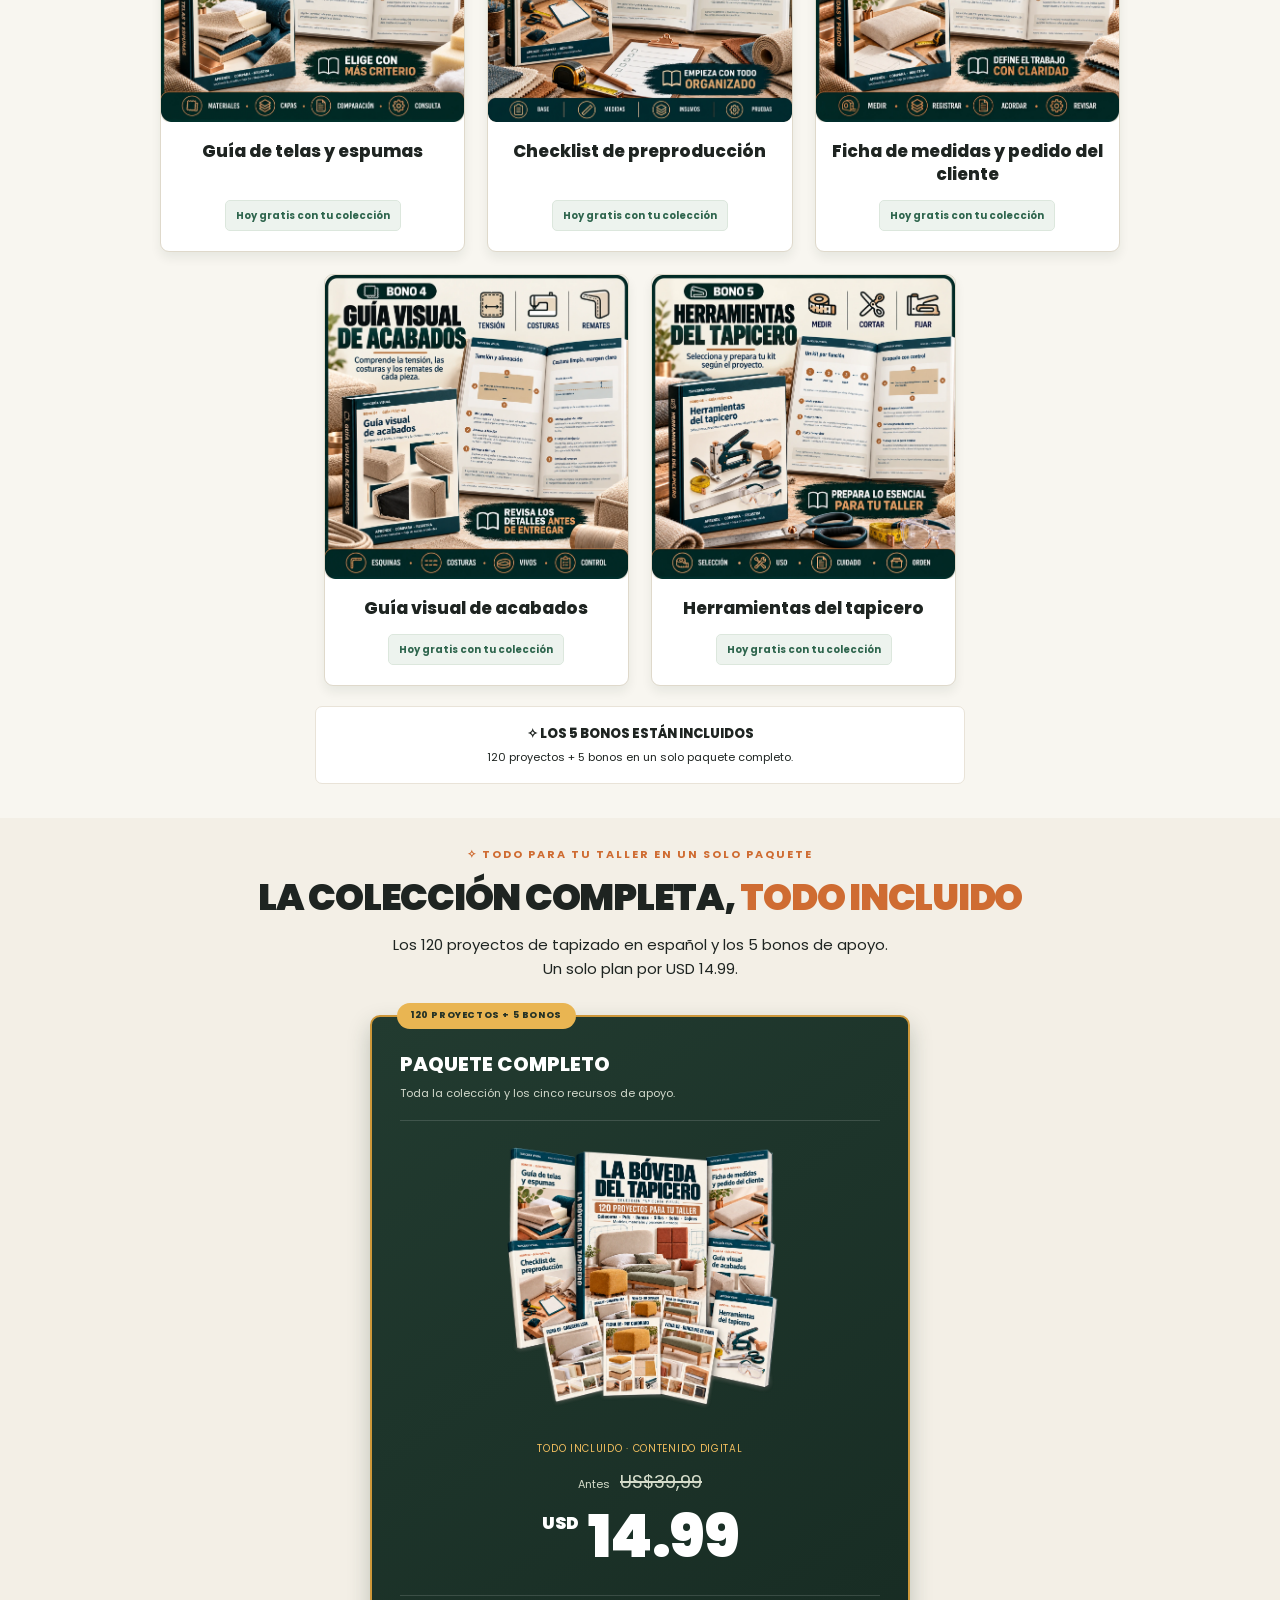
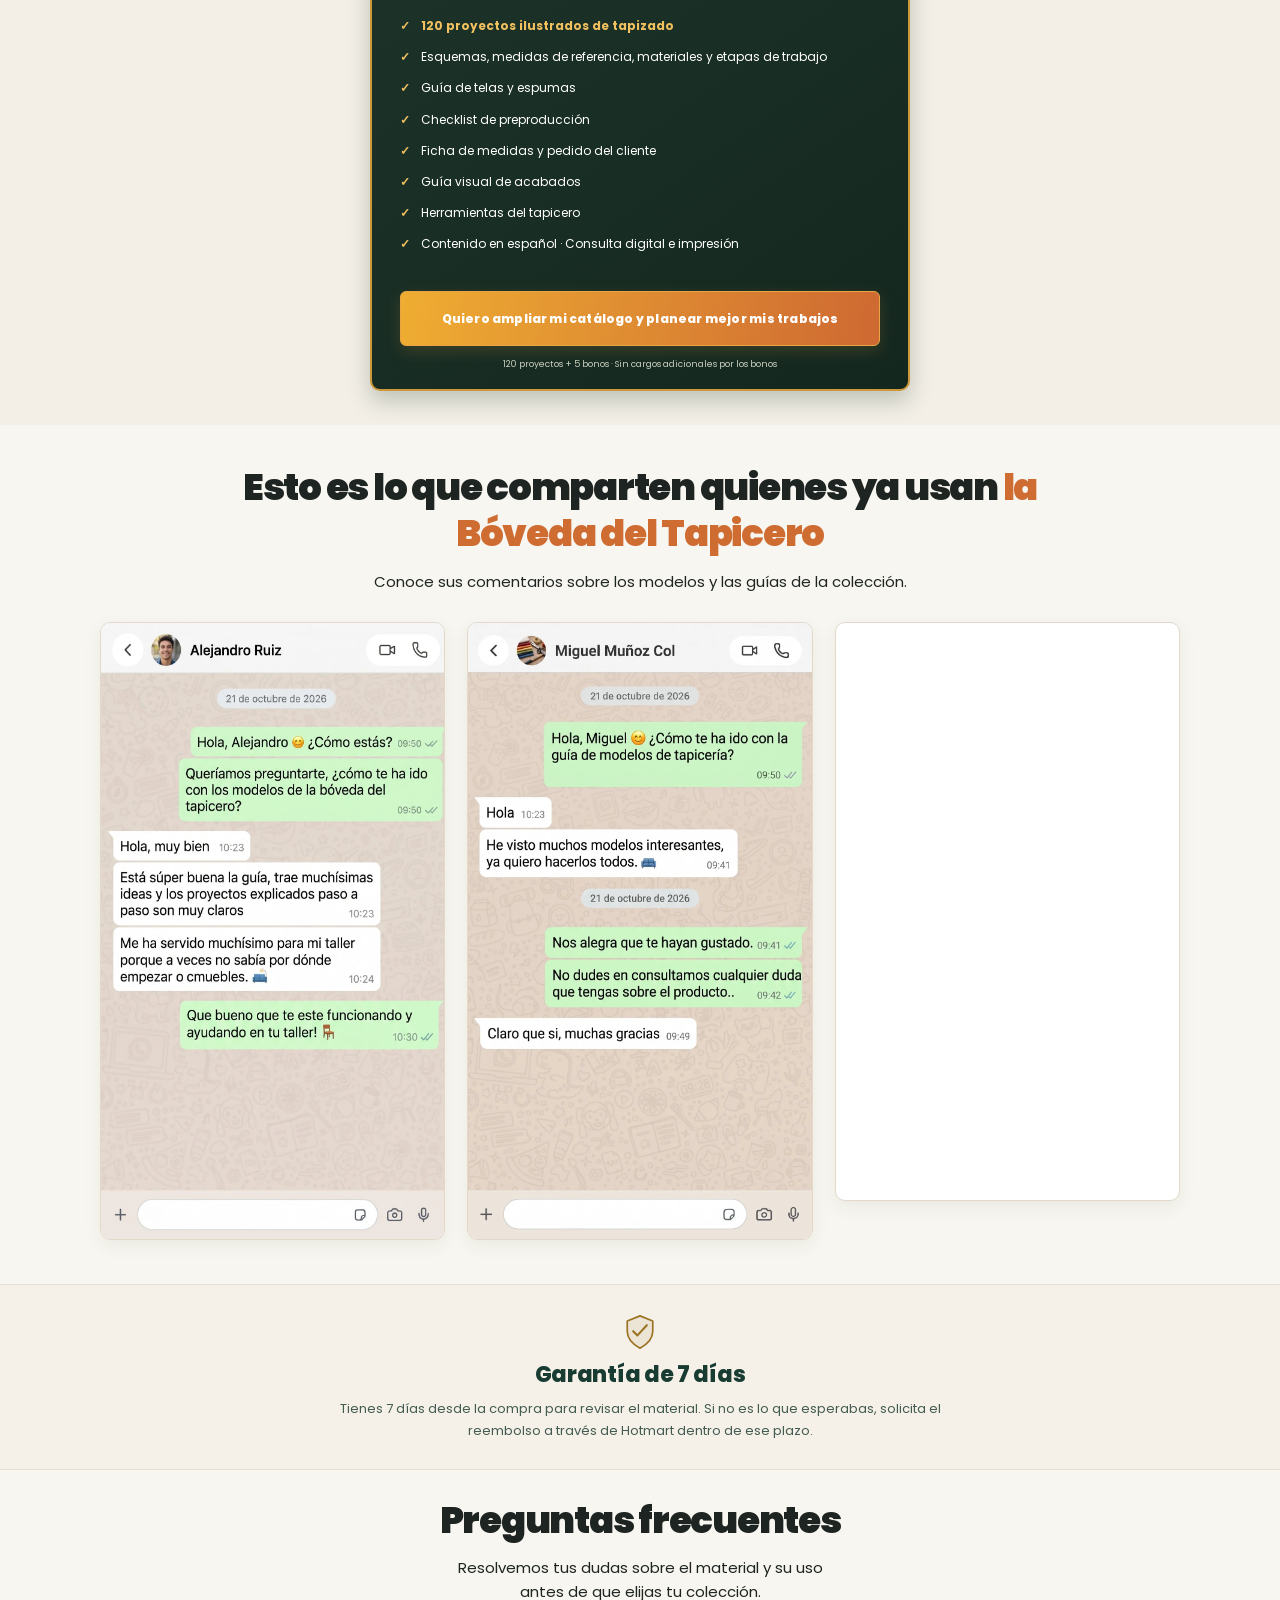
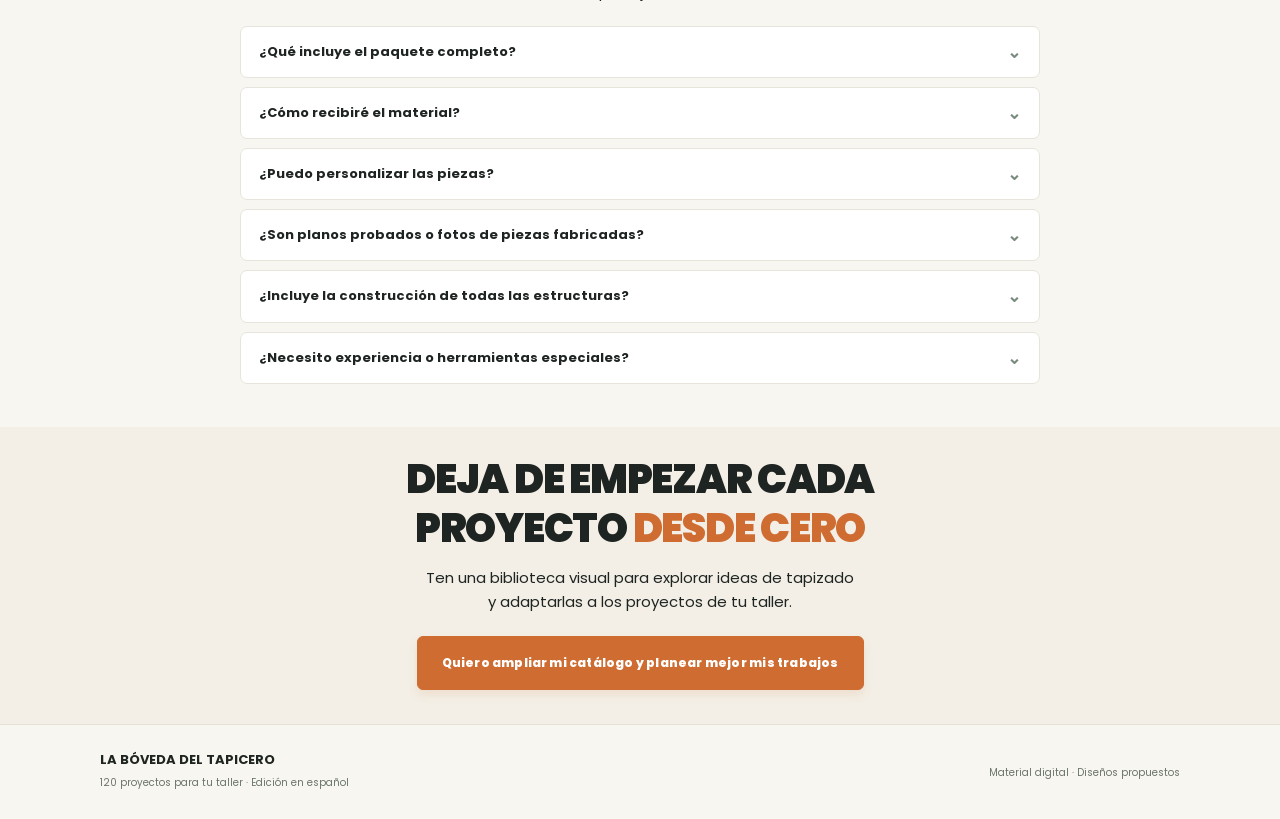
==== commit 35efde45: "Remove testimonial image enlargement links" ====
--- a/inicio/index.html
+++ b/inicio/index.html
@@ -44,22 +44,13 @@
     <p class="section-intro">Conoce sus comentarios sobre los modelos y las guías de la colección.</p>
     <div class="testimonials-grid">
       <figure class="testimonial-card">
-        <a href="assets/testimonio-alejandro.webp" target="_blank" rel="noopener" aria-label="Ampliar la conversación con Alejandro en una pestaña nueva">
-          <img src="assets/testimonio-alejandro.webp" width="1143" height="2048" loading="lazy" decoding="async" alt="Conversación con Alejandro Ruiz: comenta que la guía trae muchas ideas y que los proyectos explicados paso a paso son claros.">
-          <span class="testimonial-expand" aria-hidden="true">Ampliar imagen ↗</span>
-        </a>
+        <img src="assets/testimonio-alejandro.webp" width="1143" height="2048" loading="lazy" decoding="async" alt="Conversación con Alejandro Ruiz: comenta que la guía trae muchas ideas y que los proyectos explicados paso a paso son claros.">
       </figure>
       <figure class="testimonial-card">
-        <a href="assets/testimonio-miguel.webp" target="_blank" rel="noopener" aria-label="Ampliar la conversación con Miguel en una pestaña nueva">
-          <img src="assets/testimonio-miguel.webp" width="1143" height="2048" loading="lazy" decoding="async" alt="Conversación con Miguel Muñoz: comenta que ha visto muchos modelos interesantes y que quiere hacerlos todos.">
-          <span class="testimonial-expand" aria-hidden="true">Ampliar imagen ↗</span>
-        </a>
+        <img src="assets/testimonio-miguel.webp" width="1143" height="2048" loading="lazy" decoding="async" alt="Conversación con Miguel Muñoz: comenta que ha visto muchos modelos interesantes y que quiere hacerlos todos.">
       </figure>
       <figure class="testimonial-card">
-        <a href="assets/testimonio-carlos.webp" target="_blank" rel="noopener" aria-label="Ampliar la conversación con Carlos en una pestaña nueva">
-          <img src="assets/testimonio-carlos.webp" width="1219" height="2048" loading="lazy" decoding="async" alt="Conversación con Carlos Mendoza: comenta que la guía le ayuda a comenzar proyectos y a calcular los materiales para su taller.">
-          <span class="testimonial-expand" aria-hidden="true">Ampliar imagen ↗</span>
-        </a>
+        <img src="assets/testimonio-carlos.webp" width="1219" height="2048" loading="lazy" decoding="async" alt="Conversación con Carlos Mendoza: comenta que la guía le ayuda a comenzar proyectos y a calcular los materiales para su taller.">
       </figure>
     </div>
   </div>
--- a/inicio/style.css
+++ b/inicio/style.css
@@ -16,10 +16,7 @@
 #testimonios{padding:40px 0 44px}
 #testimonios h2{max-width:850px;margin:0 auto 14px}
 .testimonials-grid{display:grid;grid-template-columns:repeat(3,minmax(0,1fr));gap:22px;align-items:start;margin:28px auto 0}
-.testimonial-card{min-width:0;margin:0;background:#fff;border:1px solid #e2d9ca;border-radius:10px;box-shadow:0 6px 18px #172c2410}
-.testimonial-card a{display:block;overflow:hidden;border-radius:9px;color:var(--green);text-decoration:none}
+.testimonial-card{overflow:hidden;min-width:0;margin:0;background:#fff;border:1px solid #e2d9ca;border-radius:10px;box-shadow:0 6px 18px #172c2410}
 .testimonial-card img{display:block;width:100%;height:auto}
-.testimonial-expand{display:block;padding:11px 12px;font-size:12px;font-weight:600;text-align:center}
-.testimonial-card a:hover .testimonial-expand{background:var(--cream);text-decoration:underline}
 @media(max-width:760px){.testimonials-grid{grid-template-columns:1fr;max-width:420px;gap:20px}}
 @media(max-width:540px){#testimonios{padding:30px 0 34px}.testimonials-grid{margin-top:22px}}
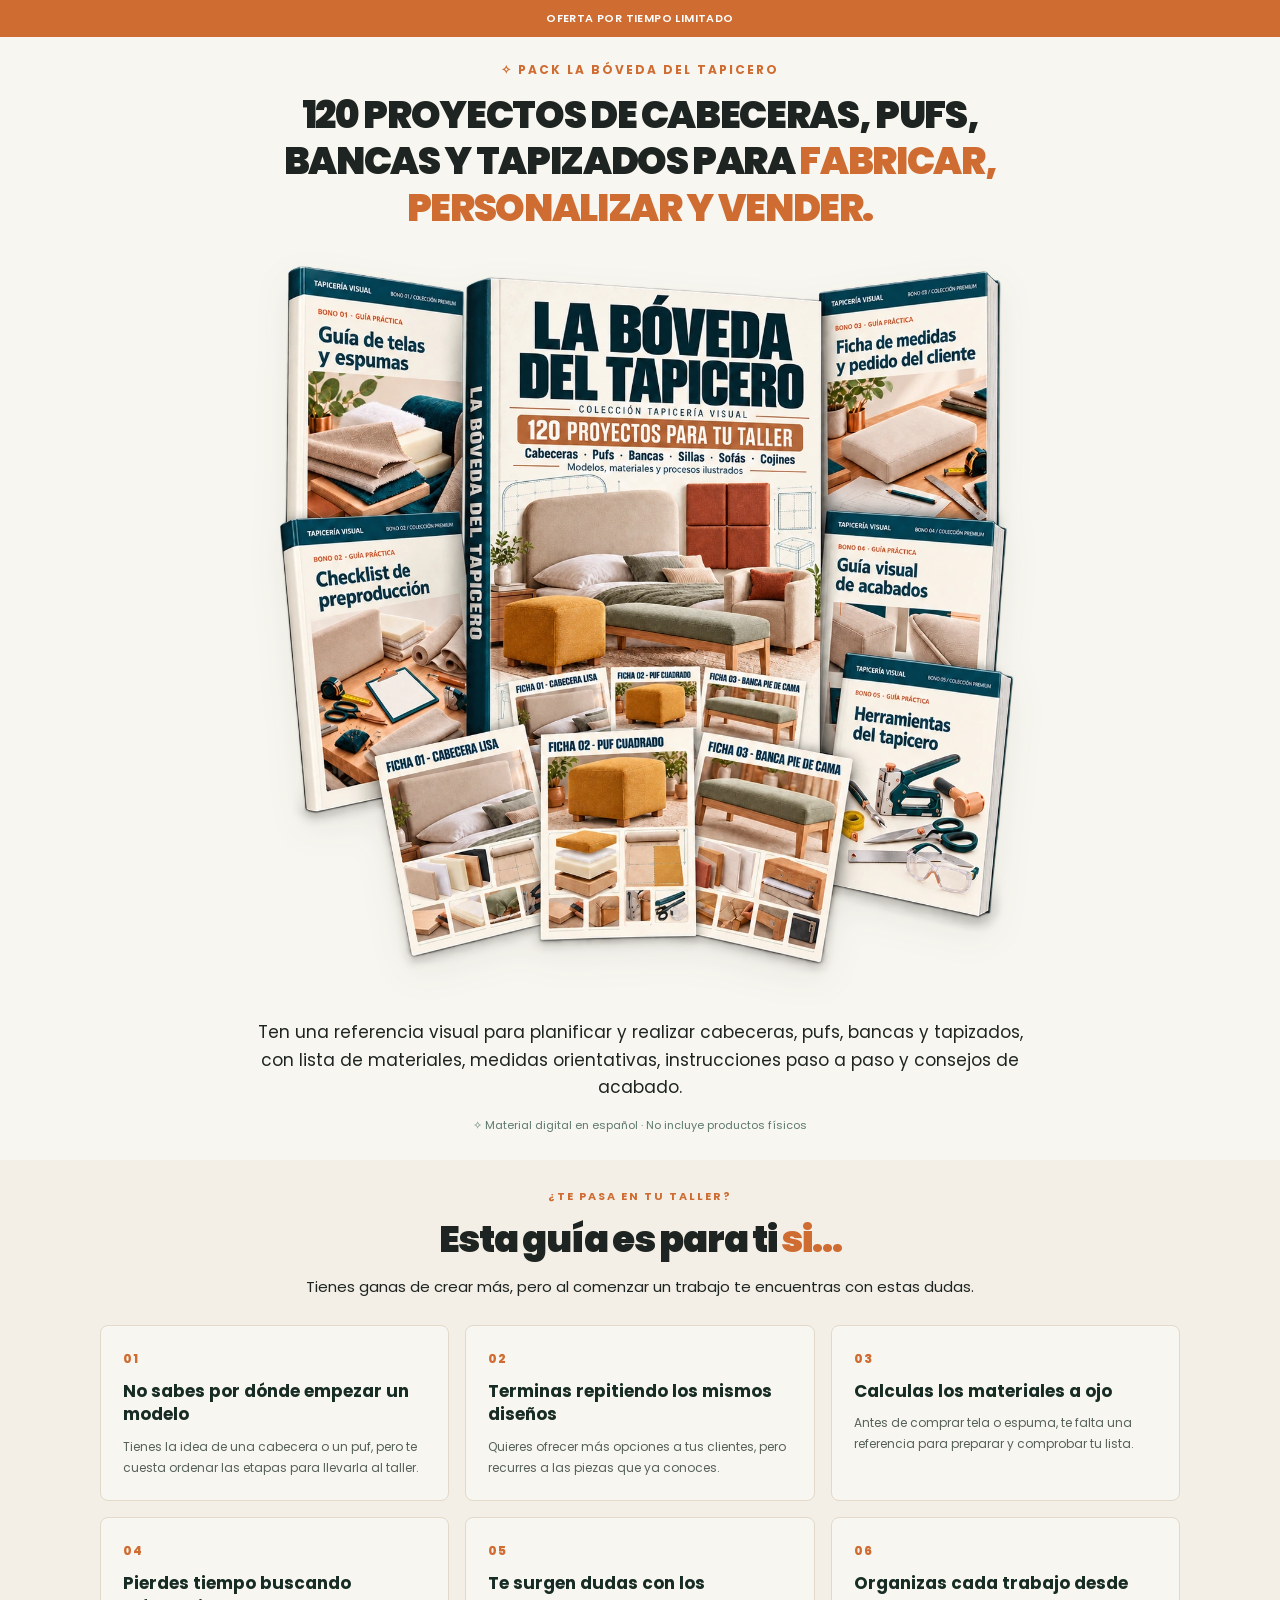
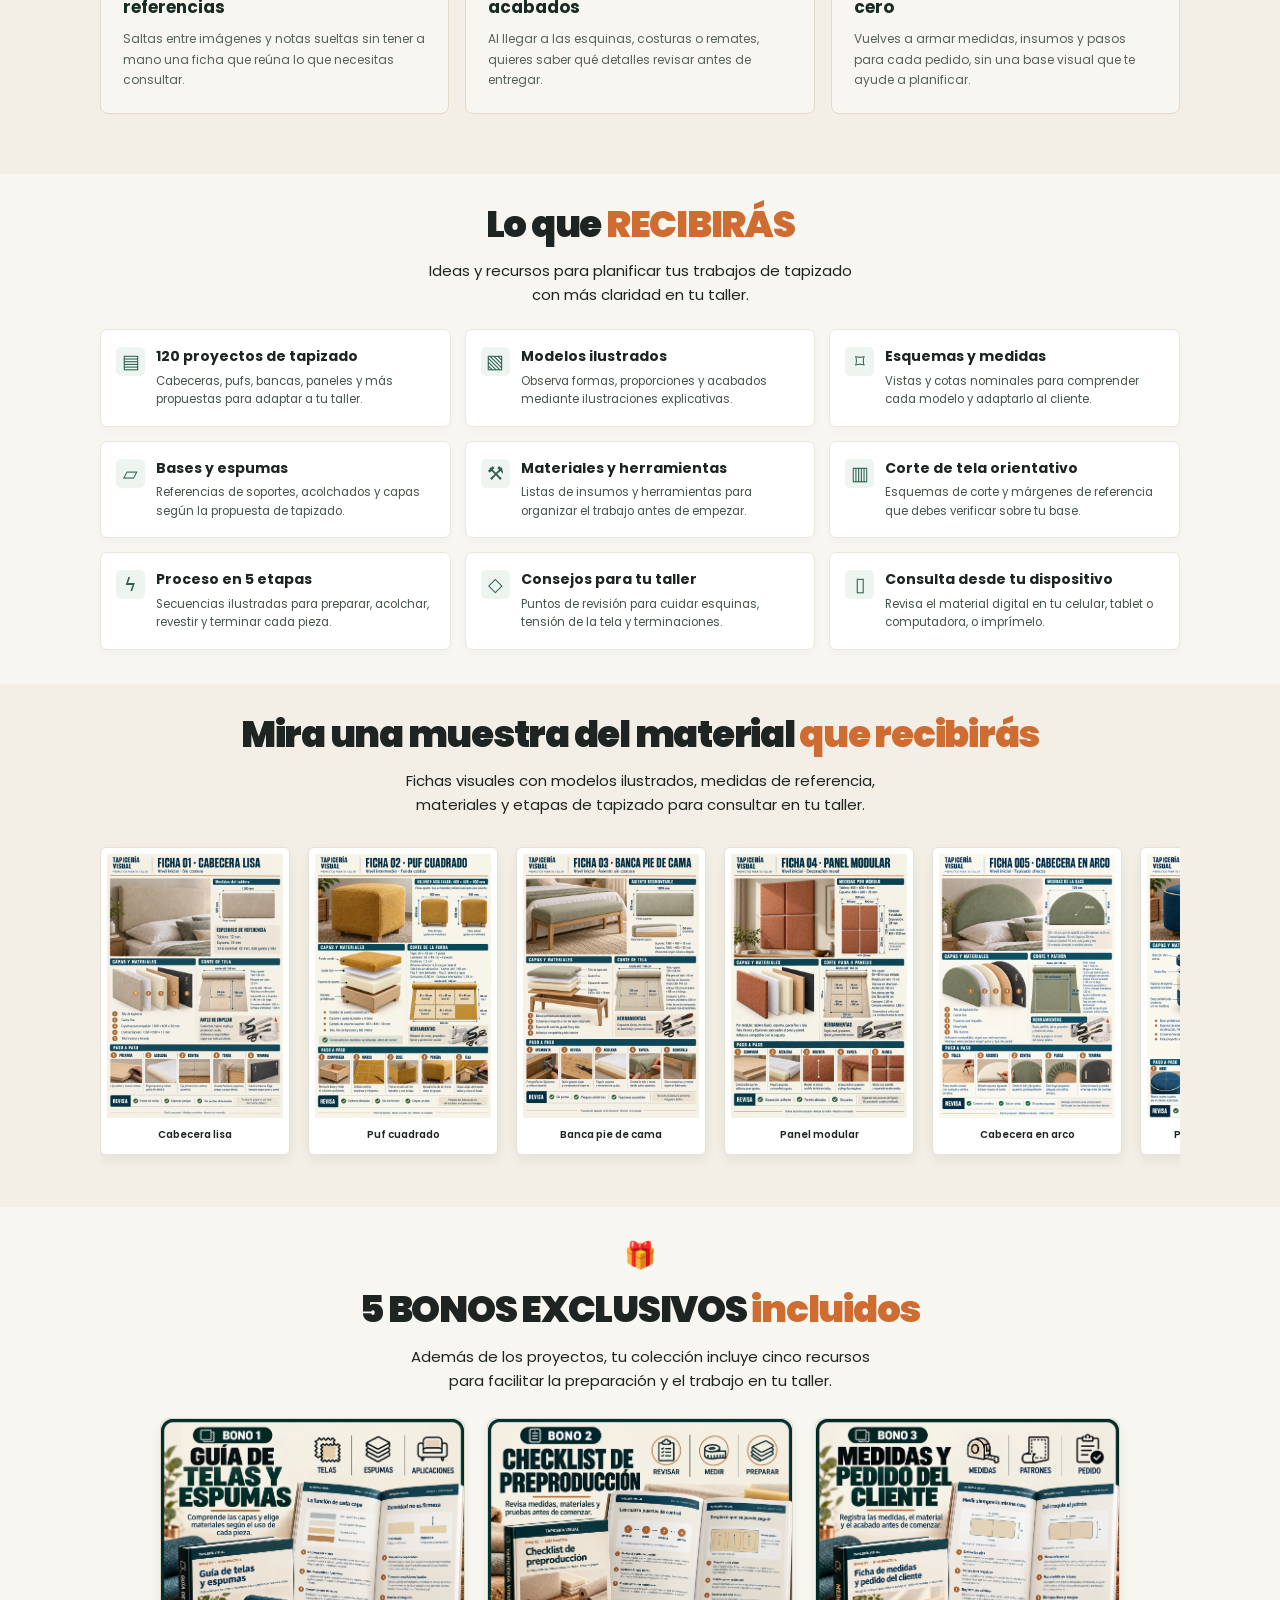
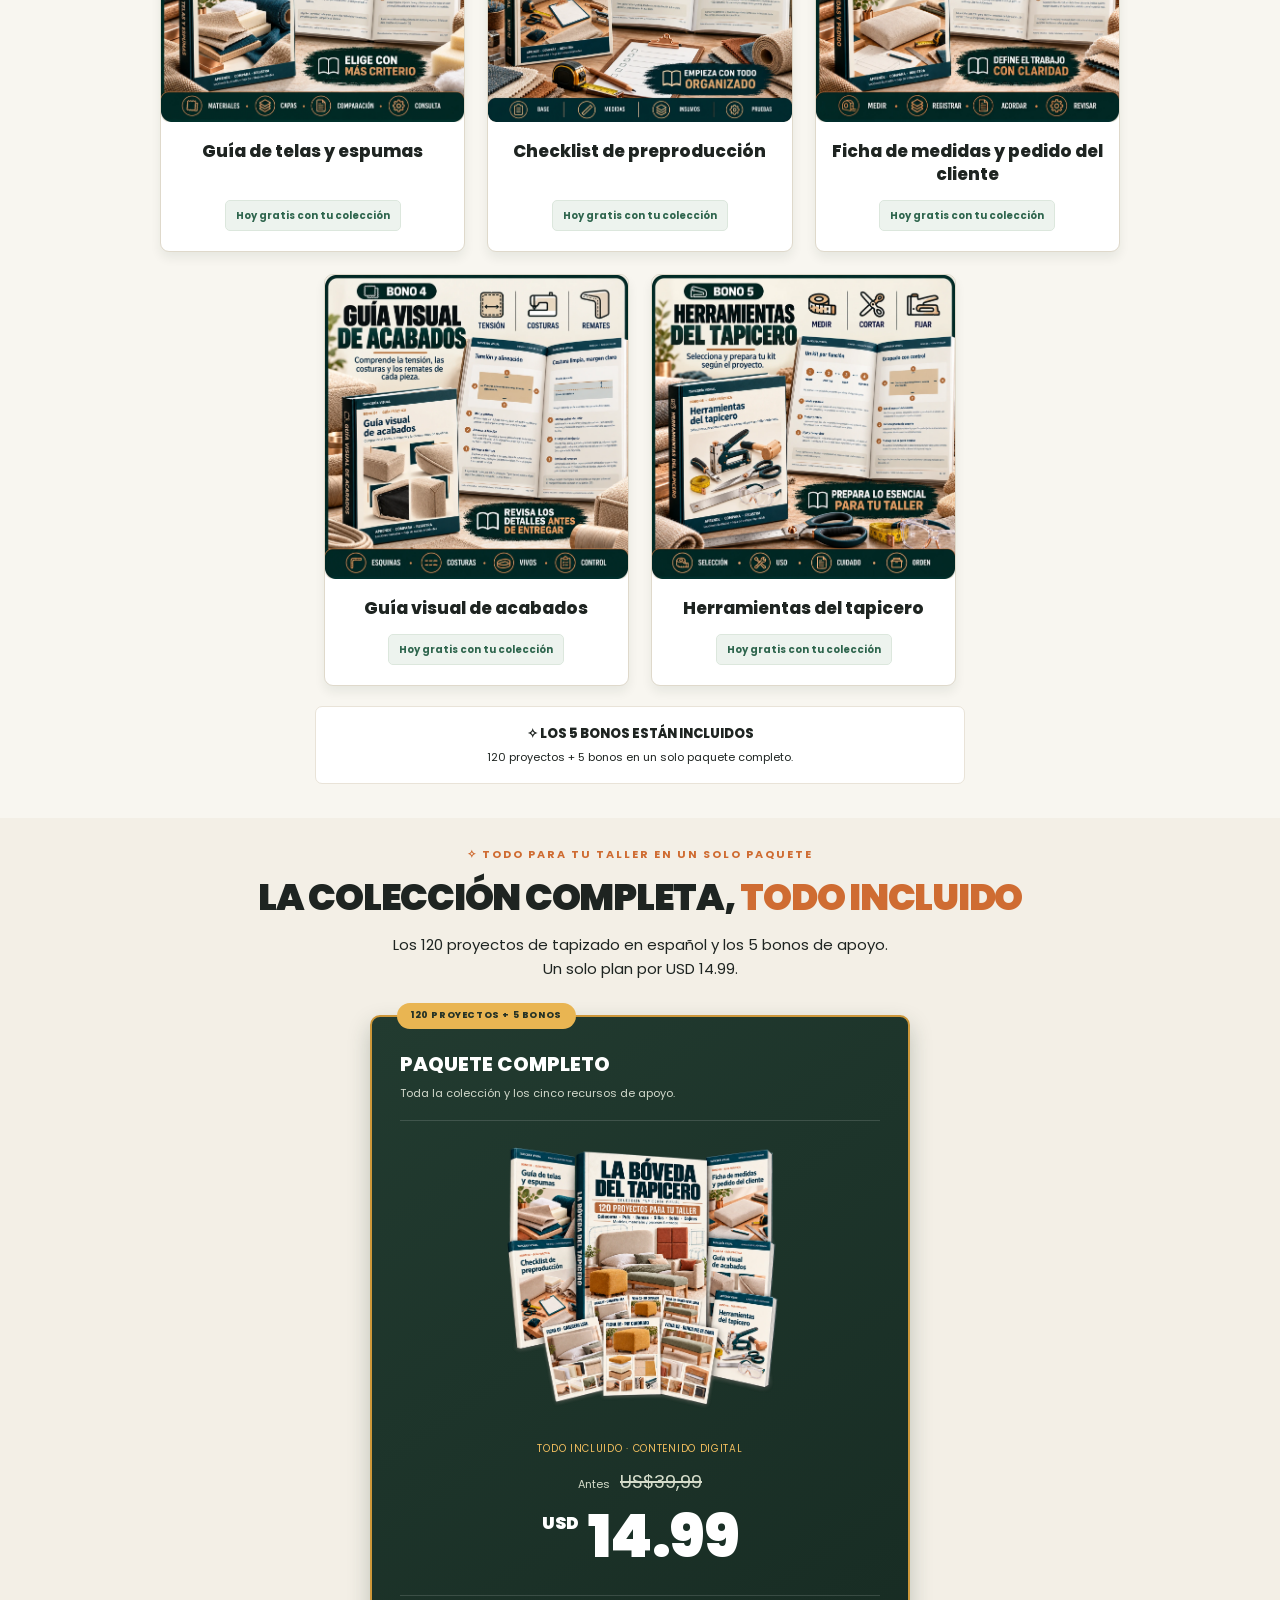
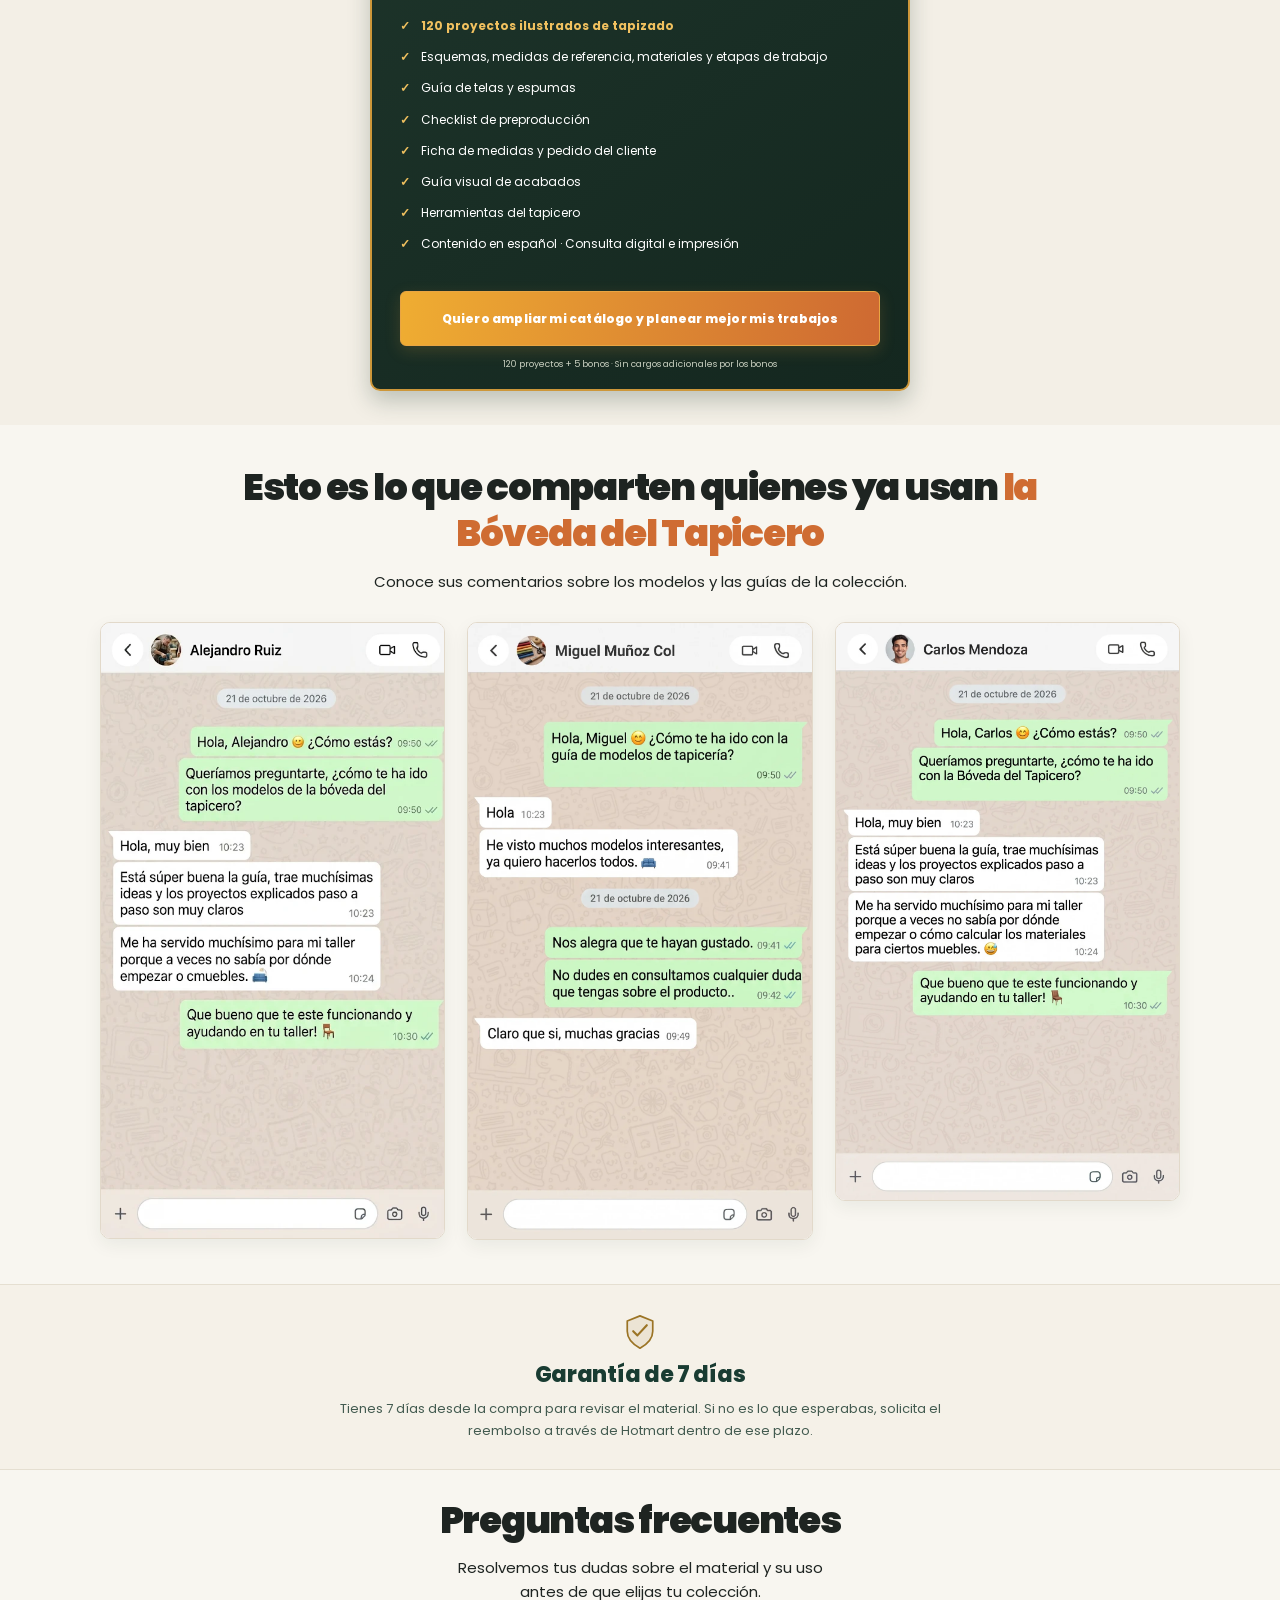
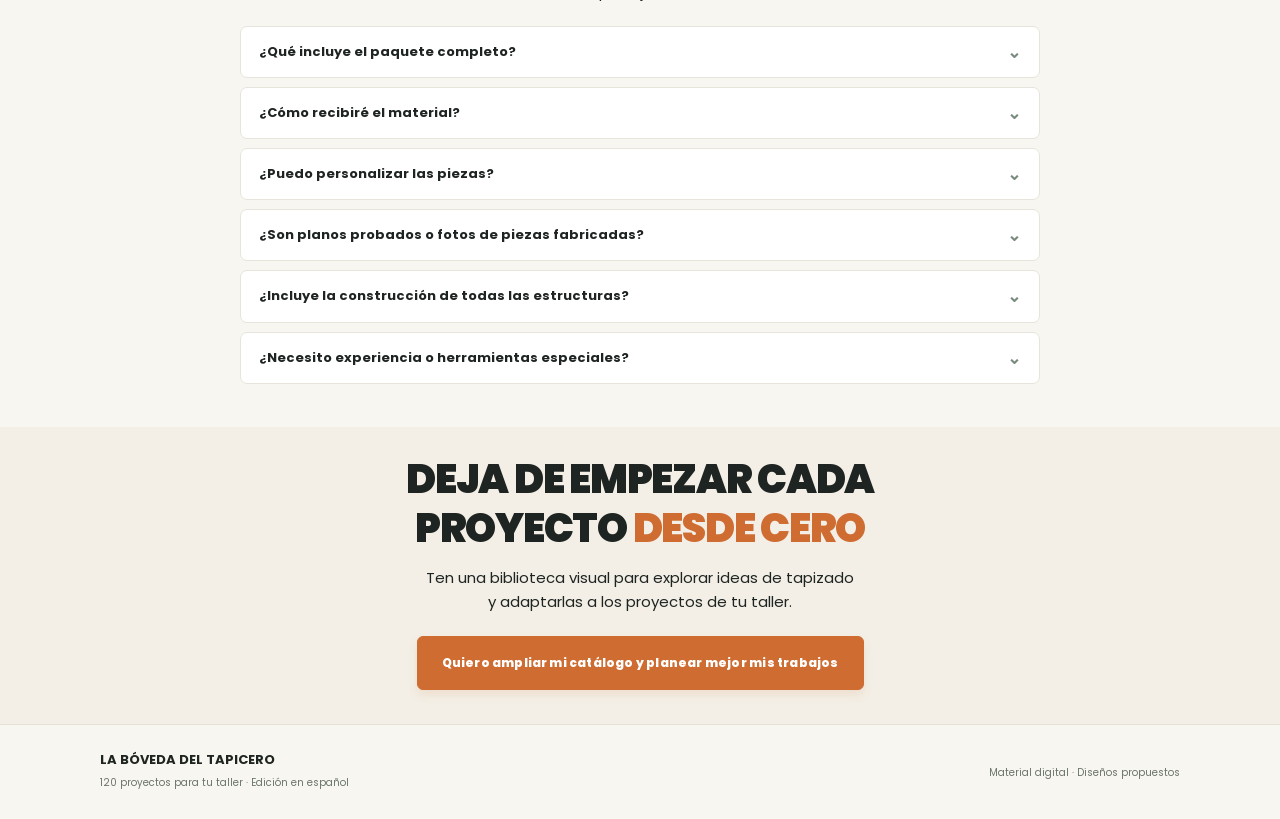
==== commit 6366918a: "Replace Alejandro Ruiz testimonial image" ====
--- a/inicio/index.html
+++ b/inicio/index.html
@@ -44,7 +44,7 @@
     <p class="section-intro">Conoce sus comentarios sobre los modelos y las guías de la colección.</p>
     <div class="testimonials-grid">
       <figure class="testimonial-card">
-        <img src="assets/testimonio-alejandro.webp" width="1143" height="2048" loading="lazy" decoding="async" alt="Conversación con Alejandro Ruiz: comenta que la guía trae muchas ideas y que los proyectos explicados paso a paso son claros.">
+        <img src="assets/testimonio-alejandro.webp?v=2b1c579e4238" width="572" height="1024" loading="lazy" decoding="async" alt="Conversación con Alejandro Ruiz: comenta que la guía trae muchas ideas y que los proyectos explicados paso a paso son claros.">
       </figure>
       <figure class="testimonial-card">
         <img src="assets/testimonio-miguel.webp" width="1143" height="2048" loading="lazy" decoding="async" alt="Conversación con Miguel Muñoz: comenta que ha visto muchos modelos interesantes y que quiere hacerlos todos.">
